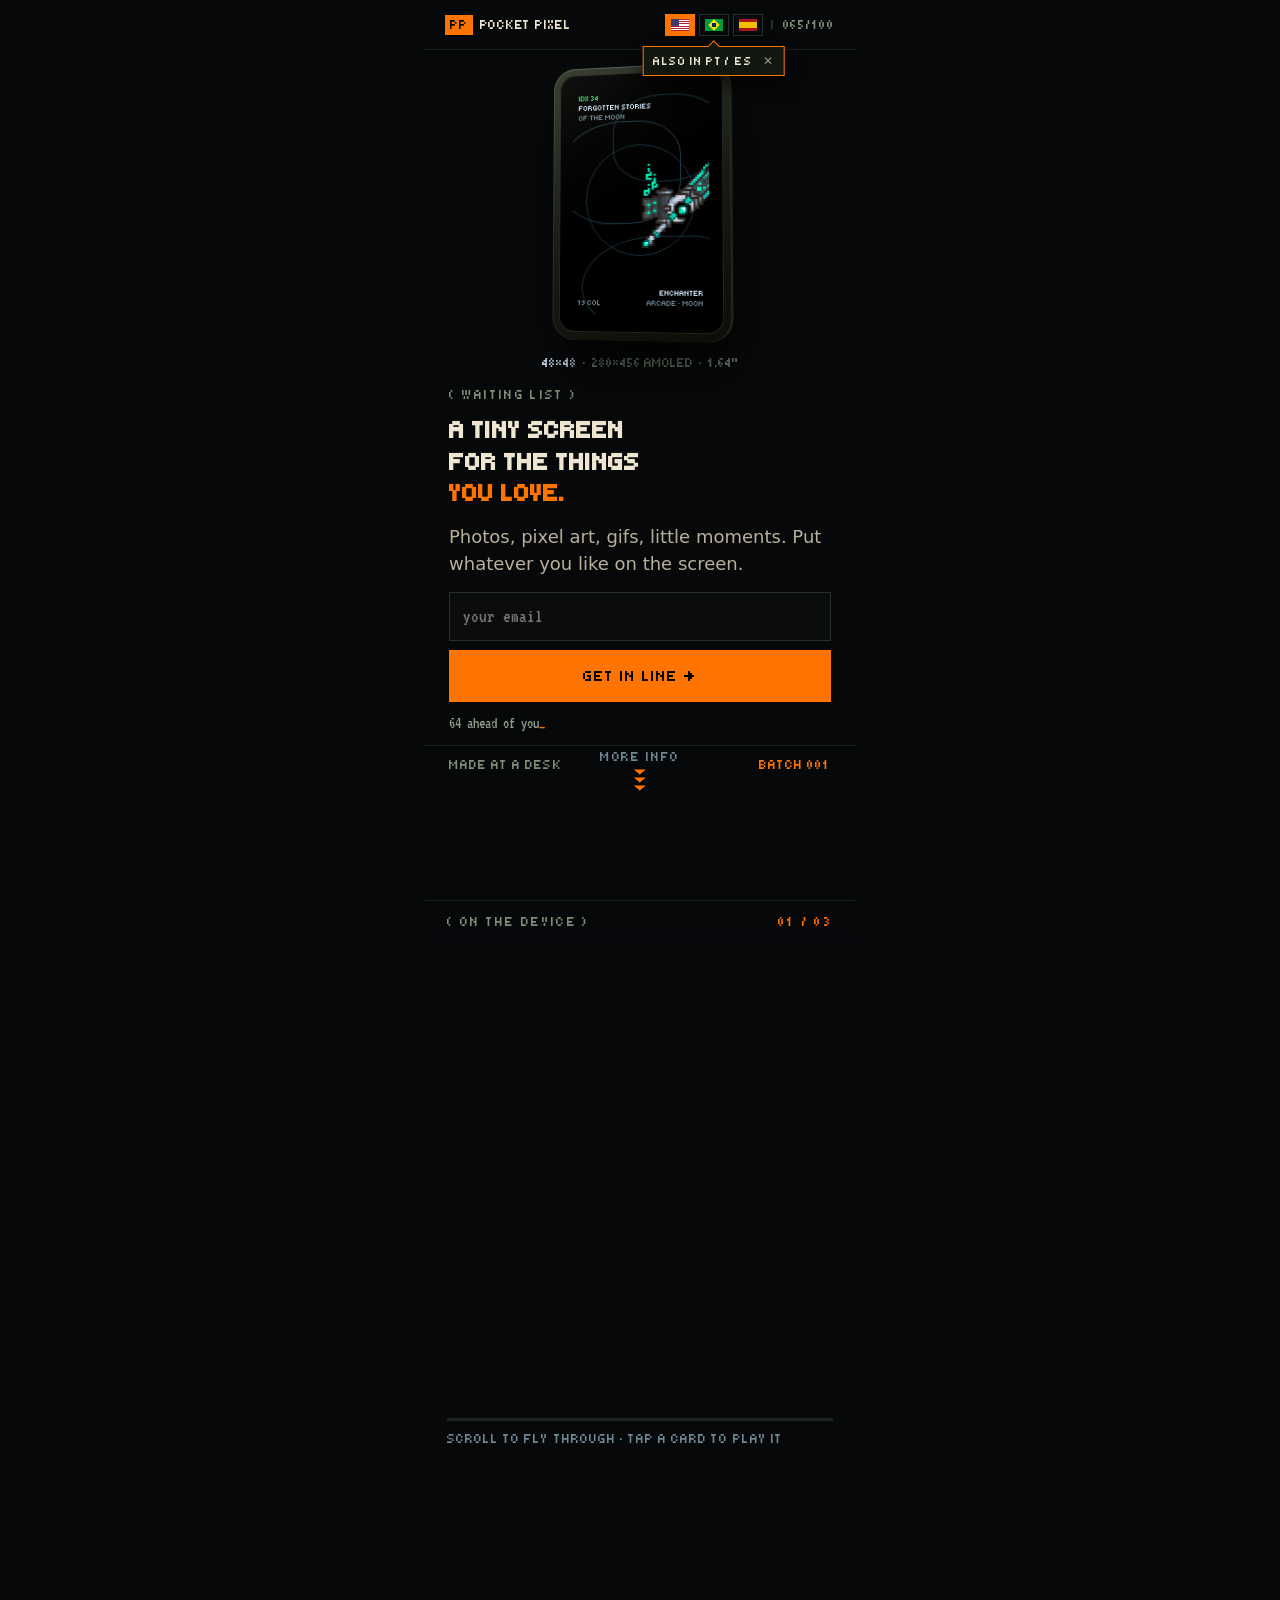
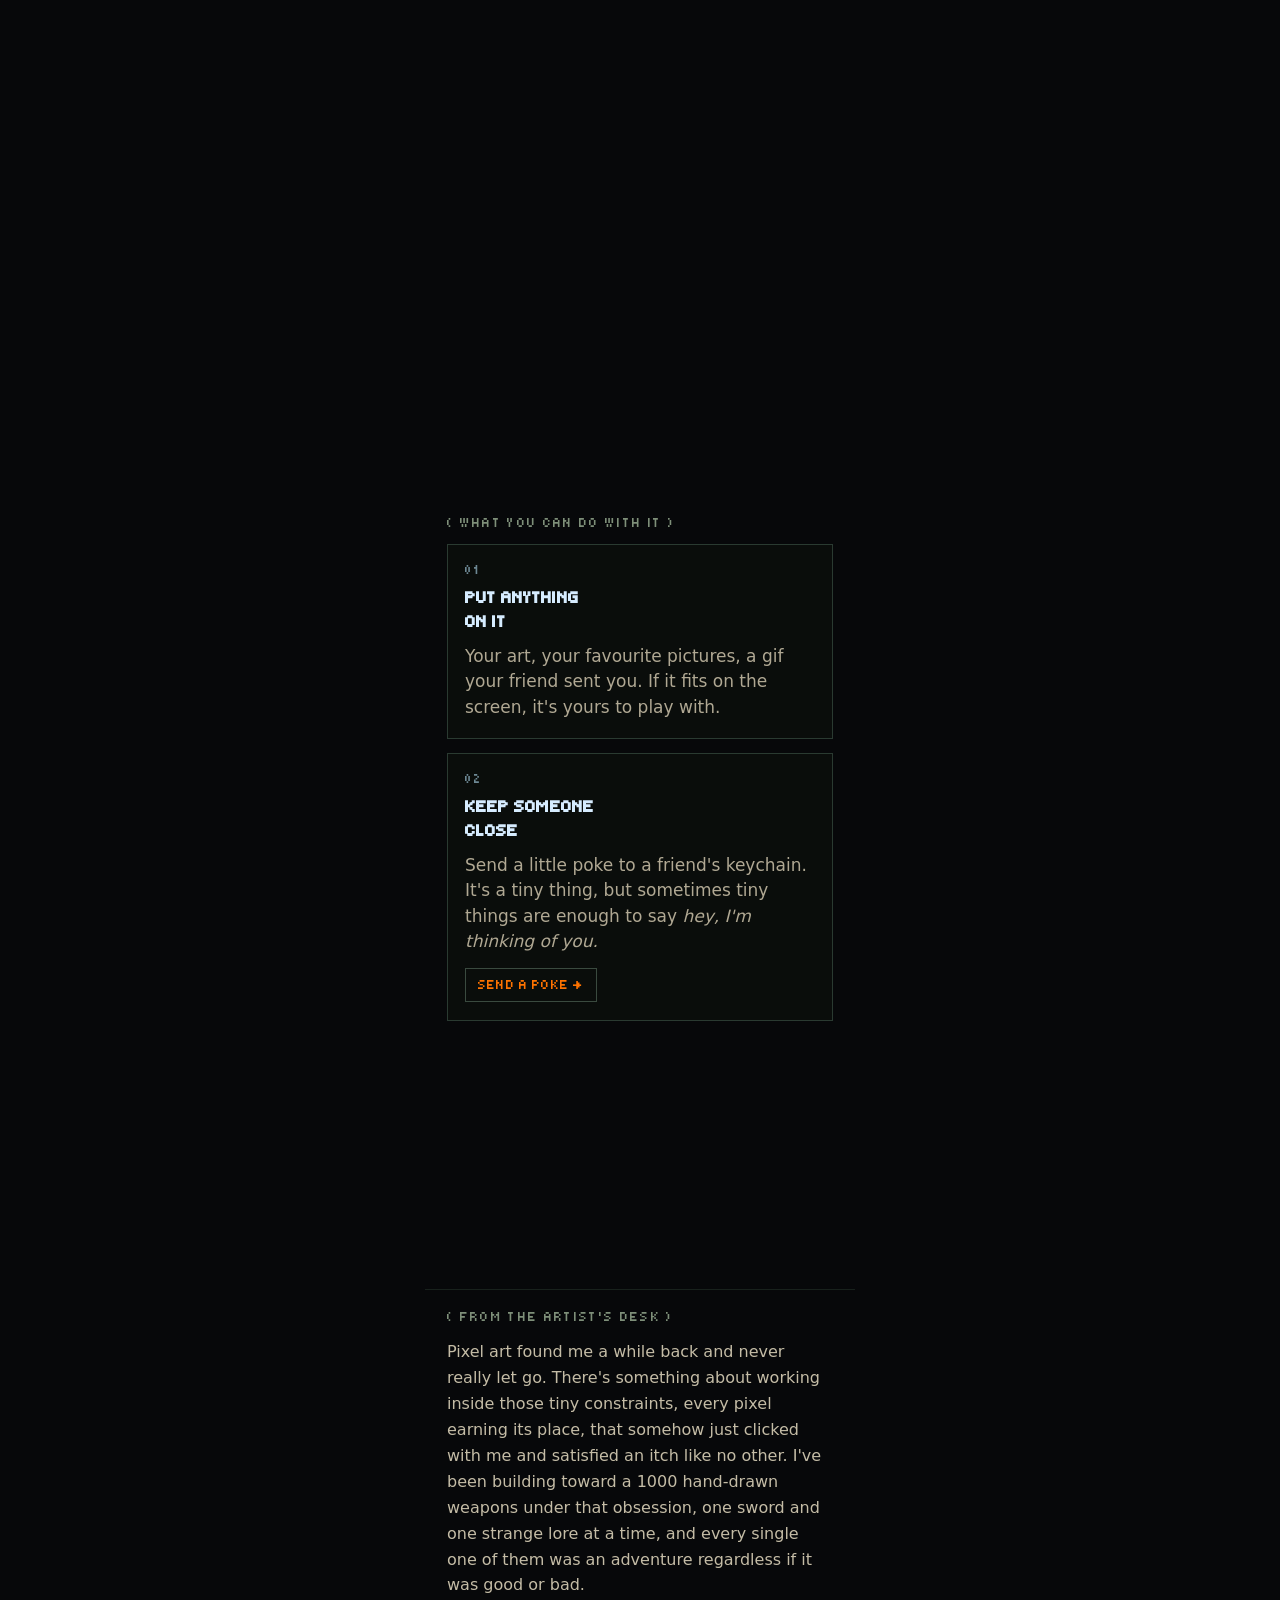
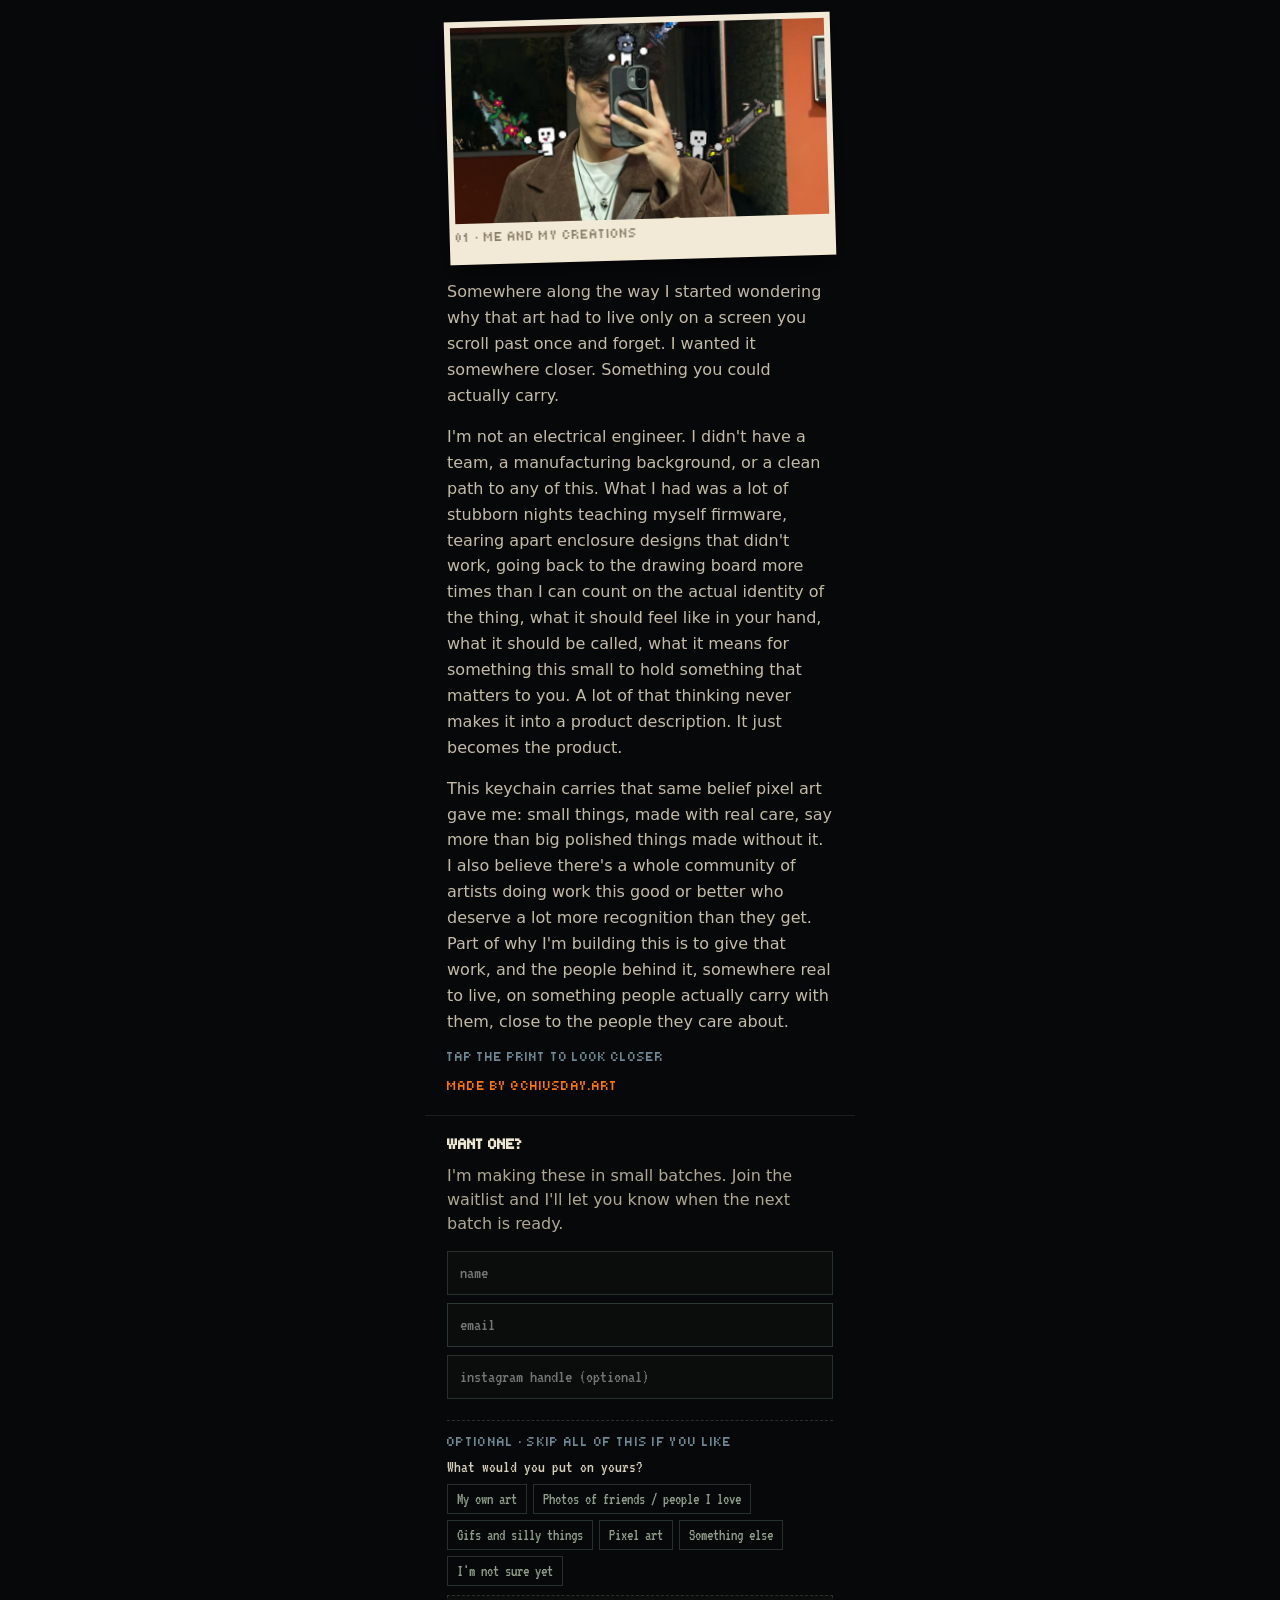
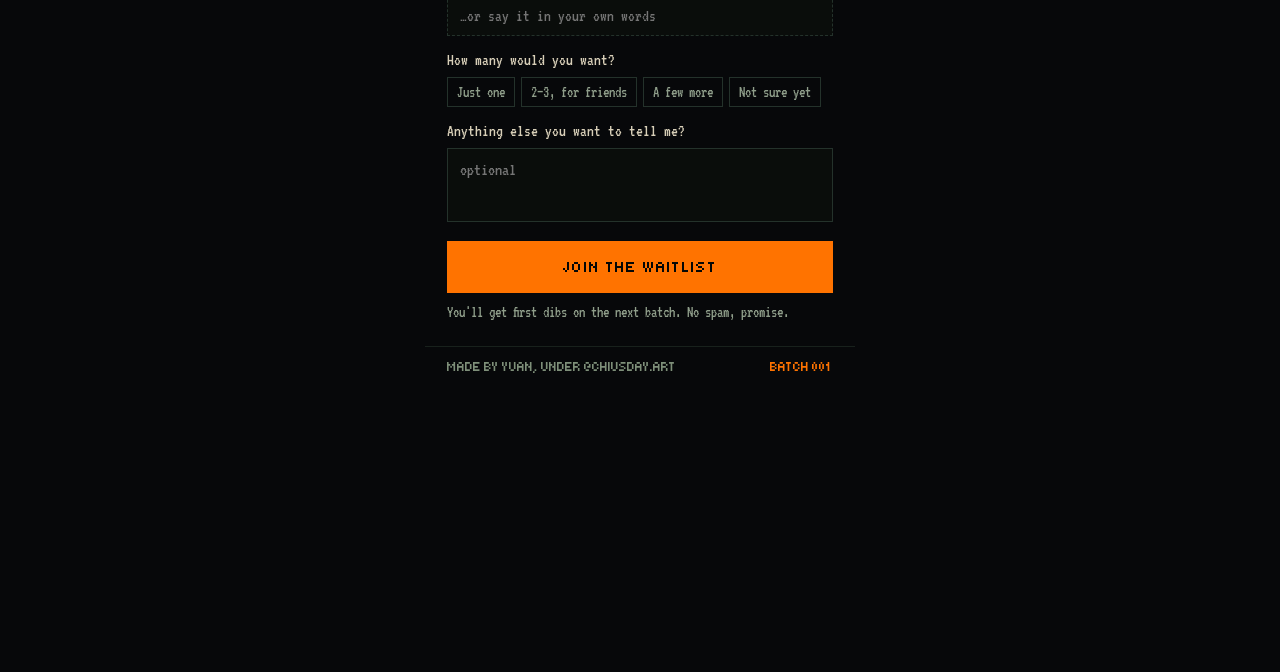
==== index.html @ c1f3fe72 "Give flythrough cards equal-duration arcs; re-crop essay photo Replaced the shared absolute-Z opacit" ====
<!DOCTYPE html>
<html lang="en">
<head>
<meta charset="utf-8">
<meta name="viewport" content="width=device-width, initial-scale=1">
<title>Pocket Pixel — Waiting List</title>
<link href="https://fonts.googleapis.com/css2?family=Tiny5&family=VT323&family=Scoutie+Sans:ital,wght@0,200..800;1,200..800&display=swap" rel="stylesheet" />
<link rel="stylesheet" href="style.css">
</head>
<body>

<div style="position: relative; min-height: 100vh; max-width: 430px; margin: 0 auto; background: #07080a; font-family: 'VT323', monospace; color: #d8cfb8; overflow: hidden;">

  <div style="display: flex; align-items: center; justify-content: space-between; padding: 14px 20px 13px; border-bottom: 1px solid #18211c; font-family: 'Tiny5', monospace; font-size: 13px; letter-spacing: .06em; color: #7e8f79;">
    <span style="display: flex; gap: 7px; align-items: center;"><em style="background: #ff7300; color: #050706; font-style: normal; padding: 3px 5px;">PP</em><span style="color: #efe6d2;">POCKET PIXEL</span></span>
    <span style="display: flex; gap: 8px; align-items: center;">
      <span style="position: relative; display: flex; gap: 4px;">
    <div id="langNudge" style="position: absolute; left: 50%; top: calc(100% + 10px); transform: translateX(-50%); white-space: nowrap; z-index: 30; display: flex; gap: 9px; align-items: center; background: #12180f; border: 1px solid #ff7300; padding: 7px 8px 7px 10px; box-shadow: 0 10px 20px rgba(0,0,0,.65); transition: opacity .25s steps(3), transform .25s steps(3);">
    <span style="position: absolute; left: 50%; margin-left: -4px; top: -5px; width: 8px; height: 8px; background: #12180f; border-left: 1px solid #ff7300; border-top: 1px solid #ff7300; transform: rotate(45deg);"></span>
    <span data-i18n="langNudge" style="font-family: 'Tiny5', monospace; font-size: 12px; letter-spacing: .06em; color: #efe6d2;">ALSO IN PT / ES</span>
    <em id="langNudgeX" style="font-style: normal; font-family: 'Tiny5', monospace; font-size: 12px; color: #8f9e8a; cursor: pointer; padding: 0 2px;">✕</em>
    </div>
        <em data-lang="en" class="pp-lang-btn" style="font-style: normal; cursor: pointer; line-height: 1; padding: 4px 5px; border: 1px solid #24322b; color: #7e8f79; background: transparent;"><span style="display: block; position: relative; width: 18px; height: 12px; overflow: hidden; background: repeating-linear-gradient(180deg, #b22234 0 1.1px, #fff 1.1px 2.2px);"><span style="position: absolute; left: 0; top: 0; width: 8px; height: 6.6px; background: #3c3b6e;"></span><span style="position: absolute; left: 1px; top: 1px; width: 6px; height: 4.6px; background-image: radial-gradient(#fff 0.5px, transparent 0.6px); background-size: 2px 1.6px;"></span></span></em>
        <em data-lang="pt" class="pp-lang-btn" style="font-style: normal; cursor: pointer; line-height: 1; padding: 4px 5px; border: 1px solid #24322b; color: #7e8f79; background: transparent;"><span style="display: block; position: relative; width: 18px; height: 12px; background: #009c3b;"><span style="position: absolute; left: 50%; top: 50%; width: 8px; height: 8px; margin: -4px 0 0 -4px; background: #ffdf00; transform: rotate(45deg);"></span><span style="position: absolute; left: 50%; top: 50%; width: 4px; height: 4px; margin: -2px 0 0 -2px; background: #002776;"></span></span></em>
        <em data-lang="es" class="pp-lang-btn" style="font-style: normal; cursor: pointer; line-height: 1; padding: 4px 5px; border: 1px solid #24322b; color: #7e8f79; background: transparent;"><span style="display: block; width: 18px; height: 12px; background: linear-gradient(180deg, #aa151b 0 25%, #f1bf00 25% 75%, #aa151b 75% 100%);"></span></em>
      </span>
      <span style="color: #2a3a31;">|</span>
      <span id="headerCap">001/100</span>
    </span>
  </div>

  <div style="display: grid; justify-items: center; padding: 14px 0 4px;">
      <div style="perspective: 900px;">
        <div id="hotRef" style="position: relative; width: 182px; height: 276px; transform-style: preserve-3d;">
          <div id="tiltRef" style="position: absolute; inset: 0; transform-style: preserve-3d; transform: translateZ(0);">
            <div style="position: absolute; inset: 0; transform-style: preserve-3d; transform: rotateX(4deg) rotateY(-13deg);">
              <div style="position: absolute; inset: 0; border-radius: 23px; background: #070903; box-shadow: 0 30px 54px rgba(0,0,0,.85); transform: translateZ(-24px);"></div>
              <div style="position: absolute; inset: 0; border-radius: 23px; background: #0b0d08; transform: translateZ(-21px);"></div>
              <div style="position: absolute; inset: 0; border-radius: 23px; background: #0f120b; transform: translateZ(-18px);"></div>
              <div style="position: absolute; inset: 0; border-radius: 23px; background: #13170e; transform: translateZ(-15px);"></div>
              <div style="position: absolute; inset: 0; border-radius: 23px; background: #181d12; transform: translateZ(-12px);"></div>
              <div style="position: absolute; inset: 0; border-radius: 23px; background: #1e2416; transform: translateZ(-9px);"></div>
              <div style="position: absolute; inset: 0; border-radius: 23px; background: #252c1b; transform: translateZ(-6px);"></div>
              <div style="position: absolute; inset: 0; border-radius: 23px; background: #2d3420; transform: translateZ(-3px);"></div>
              <div style="position: absolute; inset: 0; border-radius: 23px; background: linear-gradient(152deg, #3a4034, #171b13 52%, #0b0d08); box-shadow: inset 0 1px 0 rgba(195,205,175,.28), inset 1px 0 0 rgba(195,205,175,.12);"></div>

              <div style="position: absolute; left: 7px; top: 7px; width: 168px; height: 261px; border-radius: 16px; background: #000; overflow: hidden; box-shadow: inset 0 0 0 1px #23271d; transform: translateZ(1px);">

                <div style="position: absolute; left: 14px; top: 15px; width: 140px; height: 228px; border-radius: 3px; overflow: hidden; background: #000;">

                  <div style="position: absolute; inset: 0;">
                    <div style="position: absolute; inset: 0;">
                      <div style="position: absolute; left: -18px; top: 34px; width: 130px; height: 104px; border-radius: 62% 38% 48% 52%; border: 1px solid #1d3b45;"></div>
                      <div style="position: absolute; left: 42px; top: 8px; width: 116px; height: 88px; border-radius: 48% 52% 60% 40%; border: 1px solid #16303a;"></div>
                      <div style="position: absolute; left: 10px; top: 150px; width: 148px; height: 96px; border-radius: 70% 30% 40% 60%; border: 1px solid #16303a;"></div>
                      <div style="position: absolute; left: 50%; top: 114px; transform: translate(-50%,-50%); width: 112px; height: 112px; border-radius: 50%; border: 1px solid #16303a;"></div>
                      <img src="assets/sword.png" alt="Forgotten Stories of the Moon, shown on the device screen" style="position: absolute; left: 50%; top: 64px; width: 100px; height: 100px; image-rendering: pixelated; animation: ppHover 3.2s steps(1, end) infinite;" />
                      <div aria-hidden="true" style="position: absolute; inset: 0; mix-blend-mode: screen; opacity: .42; transform: translateX(1px);">
                        <img src="assets/sword.png" alt="" style="position: absolute; left: 50%; top: 64px; width: 100px; height: 100px; image-rendering: pixelated; animation: ppHover 3.2s steps(1, end) infinite;" />
                      </div>
                      <div style="position: absolute; inset: 0; pointer-events: none; background-image: repeating-linear-gradient(90deg, rgba(0,0,0,.82) 0 0.5px, transparent 0.5px 2px), repeating-linear-gradient(180deg, rgba(0,0,0,.82) 0 0.5px, transparent 0.5px 2px);"></div>
                    </div>
                    <div style="position: absolute; left: 6px; top: 6px; display: grid; gap: 2px; font-family: 'Tiny5', monospace; font-size: 8px; line-height: 1;">
                      <span style="color: #4ade80;">IDX 34</span>
                      <span style="color: #d6ecff;">FORGOTTEN STORIES</span>
                      <span style="color: #6d8894;">OF THE MOON</span>
                    </div>
                    <span style="position: absolute; left: 6px; bottom: 7px; font-family: 'Tiny5', monospace; font-size: 8px; color: #6d8894;">19 COL</span>
                    <div style="position: absolute; right: 6px; bottom: 7px; display: grid; justify-items: end; gap: 2px; font-family: 'Tiny5', monospace; font-size: 8px; line-height: 1;">
                      <span style="color: #d6ecff;">ENCHANTER</span>
                      <span style="color: #6d8894;">ARCADE · MOON</span>
                    </div>
                  </div>

                </div>

                <div style="position: absolute; inset: 0; pointer-events: none; background: linear-gradient(148deg, rgba(226,236,214,.07) 0%, rgba(226,236,214,.02) 26%, transparent 46%);"></div>
              </div>
            </div>
          </div>
        </div>
      </div>
    <div style="margin-top: 16px; font-family: 'Tiny5', monospace; font-size: 13px; letter-spacing: 0; white-space: nowrap; color: #7e8f79;">
      <span style="color: #d6ecff;">48×48</span> &nbsp;·&nbsp; 280×456 AMOLED &nbsp;·&nbsp; 1.64"
    </div>
  </div>

  <div style="padding: 14px 24px 0; display: grid; gap: 13px;">
    <span data-i18n="heroLabel" style="font-family: 'Tiny5', monospace; font-size: 13px; letter-spacing: .18em; color: #7e8f79;">( WAITING LIST )</span>
    <h1 data-i18n="heroH1" style="margin: 0; font-family: 'Tiny5', monospace; font-weight: 700; font-size: 26px; line-height: 1.22; color: #efe6d2;">A TINY SCREEN<br />FOR THE THINGS<br /><span style="color: #ff7300;">YOU LOVE.</span></h1>
    <p data-i18n="heroSub" style="margin: 0; font-family: 'Scoutie Sans', system-ui, sans-serif; font-weight: 400; font-size: 18px; line-height: 1.5; color: #b9b09b;">Photos, pixel art, gifs, little moments. Put whatever you like on the screen.</p>
    <div style="display: grid; gap: 9px; margin-top: 2px;">
      <input id="heroEmail" data-i18n-ph="phEmail" placeholder="your email" style="background: #0a0d0b; border: 1px solid #24322b; color: #d8cfb8; font-family: 'VT323', monospace; font-size: 19px; padding: 14px 13px; outline: none;" />
      <button id="heroSubmit" data-i18n="heroBtn" style="font-family: 'Tiny5', monospace; font-size: 16px; letter-spacing: .08em; color: #050706; background: #ff7300; border: none; padding: 17px; cursor: pointer;">GET IN LINE →</button>
    </div>
    <span id="heroAhead" style="font-family: 'VT323', monospace; font-size: 16px; color: #8f9e8a;">64 ahead of you<span style="color: #ff7300; animation: ppBlink 1s steps(1) infinite;">_</span></span>
  </div>

    <div style="position: relative; margin-top: 14px; padding: 12px 24px 22px; border-top: 1px solid #18211c; display: flex; justify-content: space-between; font-family: 'Tiny5', monospace; font-size: 13px; letter-spacing: .08em; color: #7e8f79;">
    <div id="scrollCue" style="position: absolute; left: 50%; top: 50%; transform: translate(-50%,-50%); z-index: 2; display: grid; justify-items: center; gap: 6px; pointer-events: none; transition: opacity .3s steps(4);">
    <span data-i18n="scrollCue" style="font-family: 'Tiny5', monospace; font-size: 13px; letter-spacing: .14em; color: #6d8894;">MORE INFO</span>
    <span style="display: grid; gap: 3px; justify-items: center;">
      <span style="width: 0; height: 0; border-left: 6px solid transparent; border-right: 6px solid transparent; border-top: 5px solid #ff7300; animation: ppChev 1.05s steps(1) infinite; animation-delay: 0s;"></span>
      <span style="width: 0; height: 0; border-left: 6px solid transparent; border-right: 6px solid transparent; border-top: 5px solid #ff7300; animation: ppChev 1.05s steps(1) infinite; animation-delay: .14s;"></span>
      <span style="width: 0; height: 0; border-left: 6px solid transparent; border-right: 6px solid transparent; border-top: 5px solid #ff7300; animation: ppChev 1.05s steps(1) infinite; animation-delay: .28s;"></span>
    </span>
  </div>
    <span data-i18n="deskStamp">MADE AT A DESK</span><span style="color: #ff7300;">BATCH 001</span>
  </div>
</div>

<div style="position: relative; max-width: 430px; margin: 0 auto; background: #07080a; font-family: 'VT323', monospace; color: #d8cfb8;">

  <div id="carWrap" style="position: relative; height: 310vh; border-top: 1px solid #18211c;">
    <div style="position: sticky; top: 9vh; height: 62vh; overflow: hidden; display: grid; grid-template-rows: auto minmax(0, 1fr) auto;">

      <div style="position: relative; z-index: 3; display: flex; justify-content: space-between; padding: 14px 22px 10px; background: linear-gradient(180deg, #07080a 62%, rgba(7,8,10,0)); font-family: 'Tiny5', monospace; font-size: 13px; letter-spacing: .18em; color: #7e8f79; pointer-events: none;">
        <span data-i18n="mediaLabel">( ON THE DEVICE )</span><span id="carCount" style="color: #ff7300;">01 / 03</span>
      </div>

      <div style="position: relative; perspective: 1800px; perspective-origin: 50% 50%; overflow: hidden;">
        <div id="stage" style="position: absolute; inset: 0; transform-style: preserve-3d;">
          <div class="pp-card" data-x="-246" data-y="-180" data-z="-2080" data-rot="-9" style="position: absolute; left: 50%; top: 50%; width: 92px; height: 150px; margin: -75px 0 0 -46px; border-radius: 7px; overflow: hidden; background: #0a0d0b; box-shadow: 0 12px 26px rgba(0,0,0,.6); cursor: pointer; opacity: 0; transition: opacity .3s linear;">
            <video class="pp-video" src="assets/art-1.mp4" muted loop playsinline preload="metadata" style="width: 100%; height: 100%; object-fit: cover; display: block;"></video>
          </div>
          <div class="pp-card" data-x="264" data-y="168" data-z="-1904" data-rot="7" style="position: absolute; left: 50%; top: 50%; width: 92px; height: 150px; margin: -75px 0 0 -46px; border-radius: 7px; overflow: hidden; background: #0a0d0b; box-shadow: 0 12px 26px rgba(0,0,0,.6); cursor: pointer; opacity: 0; transition: opacity .3s linear;">
            <video class="pp-video" src="assets/art-2.mp4" muted loop playsinline preload="metadata" style="width: 100%; height: 100%; object-fit: cover; display: block;"></video>
          </div>
          <div class="pp-card" data-x="-96" data-y="0" data-z="-448" data-rot="-6" style="position: absolute; left: 50%; top: 50%; width: 152px; height: 248px; margin: -124px 0 0 -76px; border-radius: 10px; overflow: hidden; background: #000; cursor: pointer; box-shadow: 0 20px 40px rgba(0,0,0,.7); opacity: 0; transition: opacity .3s linear;">
            <video class="pp-video" data-idx="1" src="assets/video-1.mp4" muted loop playsinline preload="metadata" style="width: 100%; height: 100%; object-fit: cover; display: block;"></video>
            <div style="position: absolute; inset: 0; pointer-events: none; background: linear-gradient(180deg, transparent 58%, rgba(3,5,4,.82));"></div>
            <div style="position: absolute; left: 9px; bottom: 8px; right: 9px; pointer-events: none; display: flex; justify-content: space-between; align-items: baseline; font-family: 'Tiny5', monospace; font-size: 7px; letter-spacing: .08em; color: #d6ecff;">
              <span>▶ 01</span><span data-i18n="vid1" style="color: #8f9e8a;">YOUR FAVOURITE GIF, LOOPING</span>
            </div>
          </div>
          <div class="pp-card" data-x="282" data-y="-192" data-z="-1456" data-rot="11" style="position: absolute; left: 50%; top: 50%; width: 96px; height: 156px; margin: -78px 0 0 -48px; border-radius: 7px; overflow: hidden; background: #0a0d0b; box-shadow: 0 12px 26px rgba(0,0,0,.6); cursor: pointer; opacity: 0; transition: opacity .3s linear;">
            <video class="pp-video" src="assets/art-3.mp4" muted loop playsinline preload="metadata" style="width: 100%; height: 100%; object-fit: cover; display: block;"></video>
          </div>
          <div class="pp-card" data-x="-300" data-y="186" data-z="-1248" data-rot="-13" style="position: absolute; left: 50%; top: 50%; width: 96px; height: 156px; margin: -78px 0 0 -48px; border-radius: 7px; overflow: hidden; background: #0a0d0b; box-shadow: 0 12px 26px rgba(0,0,0,.6); cursor: pointer; opacity: 0; transition: opacity .3s linear;">
            <video class="pp-video" src="assets/art-4.mp4" muted loop playsinline preload="metadata" style="width: 100%; height: 100%; object-fit: cover; display: block;"></video>
          </div>
          <div class="pp-card" data-x="156" data-y="72" data-z="-1056" data-rot="5" style="position: absolute; left: 50%; top: 50%; width: 152px; height: 248px; margin: -124px 0 0 -76px; border-radius: 10px; overflow: hidden; background: #000; cursor: pointer; box-shadow: 0 20px 40px rgba(0,0,0,.7); opacity: 0; transition: opacity .3s linear;">
            <video class="pp-video" src="assets/video-2.mp4" muted loop playsinline preload="metadata" style="width: 100%; height: 100%; object-fit: cover; display: block;"></video>
            <div style="position: absolute; inset: 0; pointer-events: none; background: linear-gradient(180deg, transparent 58%, rgba(3,5,4,.82));"></div>
            <div style="position: absolute; left: 9px; bottom: 8px; right: 9px; pointer-events: none; display: flex; justify-content: space-between; align-items: baseline; font-family: 'Tiny5', monospace; font-size: 7px; letter-spacing: .08em; color: #d6ecff;">
              <span>▶ 02</span><span data-i18n="vid2" style="color: #8f9e8a;">YOUR ARTWORK, PIXEL BY PIXEL</span>
            </div>
          </div>
          <div class="pp-card" data-x="-276" data-y="-162" data-z="-840" data-rot="8" style="position: absolute; left: 50%; top: 50%; width: 100px; height: 162px; margin: -81px 0 0 -50px; border-radius: 7px; overflow: hidden; background: #0a0d0b; box-shadow: 0 12px 26px rgba(0,0,0,.6); cursor: pointer; opacity: 0; transition: opacity .3s linear;">
            <video class="pp-video" src="assets/art-5.mp4" muted loop playsinline preload="metadata" style="width: 100%; height: 100%; object-fit: cover; display: block;"></video>
          </div>
          <div class="pp-card" data-x="258" data-y="180" data-z="-656" data-rot="-6" style="position: absolute; left: 50%; top: 50%; width: 100px; height: 162px; margin: -81px 0 0 -50px; border-radius: 7px; overflow: hidden; background: #0a0d0b; box-shadow: 0 12px 26px rgba(0,0,0,.6); cursor: pointer; opacity: 0; transition: opacity .3s linear;">
            <video class="pp-video" src="assets/art-6.mp4" muted loop playsinline preload="metadata" style="width: 100%; height: 100%; object-fit: cover; display: block;"></video>
          </div>
          <div class="pp-card" data-x="-72" data-y="-84" data-z="-1640" data-rot="-3" style="position: absolute; left: 50%; top: 50%; width: 152px; height: 248px; margin: -124px 0 0 -76px; border-radius: 10px; overflow: hidden; background: #000; cursor: pointer; box-shadow: 0 20px 40px rgba(0,0,0,.7); opacity: 0; transition: opacity .3s linear;">
            <video class="pp-video" src="assets/video-3.mp4" muted loop playsinline preload="metadata" style="width: 100%; height: 100%; object-fit: cover; display: block;"></video>
            <div style="position: absolute; inset: 0; pointer-events: none; background: linear-gradient(180deg, transparent 58%, rgba(3,5,4,.82));"></div>
            <div style="position: absolute; left: 9px; bottom: 8px; right: 9px; pointer-events: none; display: flex; justify-content: space-between; align-items: baseline; font-family: 'Tiny5', monospace; font-size: 7px; letter-spacing: .08em; color: #d6ecff;">
              <span>▶ 03</span><span data-i18n="vid3" style="color: #8f9e8a;">YOUR MUSIC, PLAYING</span>
            </div>
          </div>
        </div>
      </div>

      <div id="hint" style="padding: 4px 22px 10px; display: grid; gap: 9px; pointer-events: none; transition: opacity .3s steps(4);">
        <div style="position: relative; height: 3px; background: #1d241f;">
          <div id="carBar" style="position: absolute; left: 0; top: 0; bottom: 0; width: 0%; background: #ff7300;"></div>
        </div>
        <span data-i18n="mediaHint" style="font-family: 'Tiny5', monospace; font-size: 13px; letter-spacing: .08em; line-height: 1.5; color: #6d8894;">SCROLL TO FLY THROUGH · TAP A CARD TO PLAY IT</span>
      </div>

      <div id="closer" data-i18n="closeBtn" style="position: absolute; left: 50%; bottom: 26px; transform: translateX(-50%); font-family: 'Tiny5', monospace; font-size: 13px; letter-spacing: .09em; color: #7e8f79; border: 1px solid #24322b; background: #0a0d0b; padding: 9px 13px; cursor: pointer; opacity: 0; pointer-events: none; transition: opacity .25s steps(3);">CLOSE ✕</div>
    </div>
  </div>

  <div style="padding: 26px 22px 8px; display: grid; gap: 14px;">
    <span data-i18n="featLabel" data-reveal="1" style="font-family: 'Tiny5', monospace; font-size: 13px; letter-spacing: .18em; color: #7e8f79; opacity: 0; transform: translateY(10px); transition: opacity .5s steps(5), transform .5s steps(5);">( WHAT YOU CAN DO WITH IT )</span>

    <div data-reveal-card="1" style="position: relative; overflow: hidden; background: #0a0d0b; border: 1px solid #1d241f; padding: 18px 17px; display: grid; gap: 9px; opacity: 0; transform: translateY(14px); transition: opacity .45s steps(5), transform .45s steps(5), border-color .45s steps(5);" >
      <span style="font-family: 'Tiny5', monospace; font-size: 13px; letter-spacing: .12em; color: #6d8894;">01</span>
      <strong data-i18n="feat1H" data-life="1" style="font-family: 'Tiny5', monospace; font-size: 18px; line-height: 1.35; color: #d6ecff; opacity: 0; transform: translateX(-10px); transition: opacity .4s steps(4), transform .4s steps(4);">PUT ANYTHING<br />ON IT</strong>
      <p data-i18n="feat1P" data-life="1" style="margin: 0; font-family: 'Scoutie Sans', system-ui, sans-serif; font-size: 17px; line-height: 1.5; color: #b0a893; opacity: 0; transform: translateX(-6px); transition: opacity .4s steps(4), transform .4s steps(4);">Your art, your favourite pictures, a gif your friend sent you. If it fits on the screen, it's yours to play with.</p>
    </div>

    <div data-reveal-card="1" style="position: relative; overflow: hidden; background: #0a0d0b; border: 1px solid #1d241f; padding: 18px 17px; display: grid; gap: 9px; opacity: 0; transform: translateY(14px); transition: opacity .45s steps(5), transform .45s steps(5), border-color .45s steps(5);">
      <span style="font-family: 'Tiny5', monospace; font-size: 13px; letter-spacing: .12em; color: #6d8894;">02</span>
      <strong data-i18n="feat2H" data-life="1" style="font-family: 'Tiny5', monospace; font-size: 18px; line-height: 1.35; color: #d6ecff; opacity: 0; transform: translateX(-10px); transition: opacity .4s steps(4), transform .4s steps(4);">KEEP SOMEONE<br />CLOSE</strong>
      <p data-i18n="feat2P" data-life="1" style="margin: 0; font-family: 'Scoutie Sans', system-ui, sans-serif; font-size: 17px; line-height: 1.5; color: #b0a893; opacity: 0; transform: translateX(-6px); transition: opacity .4s steps(4), transform .4s steps(4);">Send a little poke to a friend's keychain. It's a tiny thing, but sometimes tiny things are enough to say <em>hey, I'm thinking of you.</em></p>
      <button id="pokeBtn" data-i18n="feat2Btn" class="pp-poke-btn" style="justify-self: start; margin-top: 4px; font-family: 'Tiny5', monospace; font-size: 13px; letter-spacing: .09em; color: #ff7300; background: transparent; border: 1px solid #3a4a3f; padding: 9px 12px; cursor: pointer;">SEND A POKE →</button>
    </div>

    <div data-reveal-card="1" style="position: relative; overflow: hidden; background: #0a0d0b; border: 1px solid #1d241f; padding: 18px 17px; display: grid; gap: 9px; opacity: 0; transform: translateY(14px); transition: opacity .45s steps(5), transform .45s steps(5), border-color .45s steps(5);" >
      <span style="font-family: 'Tiny5', monospace; font-size: 13px; letter-spacing: .12em; color: #6d8894;">03</span>
      <strong data-i18n="feat3H" data-life="1" style="font-family: 'Tiny5', monospace; font-size: 18px; line-height: 1.35; color: #d6ecff; opacity: 0; transform: translateX(-10px); transition: opacity .4s steps(4), transform .4s steps(4);">MAKE IT<br />YOURS</strong>
      <p data-i18n="feat3P" data-life="1" style="margin: 0; font-family: 'Scoutie Sans', system-ui, sans-serif; font-size: 17px; line-height: 1.5; color: #b0a893; opacity: 0; transform: translateX(-6px); transition: opacity .4s steps(4), transform .4s steps(4);">Small, pocket-sized, and made in little batches. Each one starts as the same little device, then becomes whatever you want to put on it.</p>
    </div>
  </div>

  <div style="margin-top: 26px; padding: 20px 22px 22px; border-top: 1px solid #18211c; display: grid; gap: 15px;">
    <span data-i18n="deskLabel" data-reveal="1" style="font-family: 'Tiny5', monospace; font-size: 13px; letter-spacing: .18em; color: #7e8f79; opacity: 0; transform: translateY(10px); transition: opacity .5s steps(5), transform .5s steps(5);">( FROM THE ARTIST'S DESK )</span>

    <p data-i18n="essay1" data-reveal="1" style="margin: 0; font-family: 'Scoutie Sans', system-ui, sans-serif; font-size: 16px; line-height: 1.62; color: #c4bca6; opacity: 0; transform: translateY(10px); transition: opacity .5s steps(5), transform .5s steps(5);">Pixel art found me a while back and never really let go. There's something about working inside those tiny constraints, every pixel earning its place, that somehow just clicked with me and satisfied an itch like no other. I've been building toward a 1000 hand-drawn weapons under that obsession, one sword and one strange lore at a time, and every single one of them was an adventure regardless if it was good or bad.</p>

    <figure id="photoPrint" data-reveal="1" data-rot="-1.6" style="margin: 4px 0; width: 100%; justify-self: stretch; background: #f2ead6; padding: 6px 6px 20px; box-shadow: 0 10px 22px rgba(0,0,0,.55); cursor: pointer; transform: translateY(10px) rotate(-1.6deg); opacity: 0; transition: opacity .5s steps(5), transform .35s steps(5); z-index: 1;">
      <div style="position: relative; height: 196px; background: #0b0d08; overflow: hidden;">
        <img src="assets/photo-1.jpg" alt="Me and my creations" style="width: 100%; height: 100%; object-fit: cover;" />
      </div>
      <figcaption data-i18n="photo1" style="margin-top: 7px; font-family: 'Tiny5', monospace; font-size: 13px; letter-spacing: .08em; color: #8a7f68;">01 · ME AND MY CREATIONS</figcaption>
    </figure>

    <p data-i18n="essay2" data-reveal="1" style="margin: 0; font-family: 'Scoutie Sans', system-ui, sans-serif; font-size: 16px; line-height: 1.62; color: #c4bca6; opacity: 0; transform: translateY(10px); transition: opacity .5s steps(5), transform .5s steps(5);">Somewhere along the way I started wondering why that art had to live only on a screen you scroll past once and forget. I wanted it somewhere closer. Something you could actually carry.</p>

    <p data-i18n="essay3" data-reveal="1" style="margin: 0; font-family: 'Scoutie Sans', system-ui, sans-serif; font-size: 16px; line-height: 1.62; color: #c4bca6; opacity: 0; transform: translateY(10px); transition: opacity .5s steps(5), transform .5s steps(5);">I'm not an electrical engineer. I didn't have a team, a manufacturing background, or a clean path to any of this. What I had was a lot of stubborn nights teaching myself firmware, tearing apart enclosure designs that didn't work, going back to the drawing board more times than I can count on the actual identity of the thing, what it should feel like in your hand, what it should be called, what it means for something this small to hold something that matters to you. A lot of that thinking never makes it into a product description. It just becomes the product.</p>

    <p data-i18n="essay4" data-reveal="1" style="margin: 0; font-family: 'Scoutie Sans', system-ui, sans-serif; font-size: 16px; line-height: 1.62; color: #c4bca6; opacity: 0; transform: translateY(10px); transition: opacity .5s steps(5), transform .5s steps(5);">This keychain carries that same belief pixel art gave me: small things, made with real care, say more than big polished things made without it. I also believe there's a whole community of artists doing work this good or better who deserve a lot more recognition than they get. Part of why I'm building this is to give that work, and the people behind it, somewhere real to live, on something people actually carry with them, close to the people they care about.</p>

    <span data-i18n="deskTap" style="font-family: 'Tiny5', monospace; font-size: 13px; letter-spacing: .08em; color: #6d8894;">TAP THE PRINT TO LOOK CLOSER</span>

    <span data-i18n="deskBy" data-reveal="1" style="font-family: 'Tiny5', monospace; font-size: 13px; letter-spacing: .09em; color: #ff7300; opacity: 0; transform: translateY(10px); transition: opacity .5s steps(5), transform .5s steps(5);">MADE BY @CHIUSDAY.ART</span>
  </div>

  <div id="formBlock">
    <div style="padding: 20px 22px 26px; border-top: 1px solid #18211c; display: grid; gap: 11px;">
      <strong data-i18n="formH" style="font-family: 'Tiny5', monospace; font-size: 15px; color: #efe6d2;">WANT ONE?</strong>
      <p data-i18n="formP" style="margin: 0; font-family: 'Scoutie Sans', system-ui, sans-serif; font-size: 16px; line-height: 1.5; color: #b0a893;">I'm making these in small batches. Join the waitlist and I'll let you know when the next batch is ready.</p>

      <input id="hpWebsite" name="website" type="text" tabindex="-1" autocomplete="off" aria-hidden="true" style="position: absolute; left: -9999px; width: 1px; height: 1px; opacity: 0;" />
      <div style="display: grid; gap: 8px; margin-top: 4px;">
        <input id="fName" data-i18n-ph="phName" placeholder="name" class="pp-field-focus" style="background: #0a0d0b; border: 1px solid #24322b; color: #d8cfb8; font-family: 'VT323', monospace; font-size: 18px; padding: 12px; outline: none;" />
        <input id="fEmail" data-i18n-ph="phEmail2" placeholder="email" class="pp-field-focus" style="background: #0a0d0b; border: 1px solid #2a3a31; color: #d8cfb8; font-family: 'VT323', monospace; font-size: 18px; padding: 12px; outline: none;" />
        <input id="fHandle" data-i18n-ph="phHandle" placeholder="instagram handle (optional)" class="pp-field-focus" style="background: #0a0d0b; border: 1px solid #24322b; color: #d8cfb8; font-family: 'VT323', monospace; font-size: 18px; padding: 12px; outline: none;" />
      </div>

      <div style="display: grid; gap: 9px; margin-top: 10px; padding-top: 14px; border-top: 1px dashed #24322b;">
        <span data-i18n="formOpt" style="font-family: 'Tiny5', monospace; font-size: 13px; letter-spacing: .1em; color: #6d8894;">OPTIONAL · SKIP ALL OF THIS IF YOU LIKE</span>
        <span data-i18n="q1" style="font-family: 'VT323', monospace; font-size: 17px; color: #d8cfb8;">What would you put on yours?</span>
        <div id="chipGroup1" class="pp-chip-group" style="display: flex; flex-wrap: wrap; gap: 6px;">
          <span data-i18n="q1a" class="pp-chip" style="font-family: 'VT323', monospace; font-size: 16px; color: #8f9e8a; border: 1px solid #24322b; padding: 6px 9px; cursor: pointer;">My own art</span>
          <span data-i18n="q1b" class="pp-chip" style="font-family: 'VT323', monospace; font-size: 16px; color: #8f9e8a; border: 1px solid #24322b; padding: 6px 9px; cursor: pointer;">Photos of friends / people I love</span>
          <span data-i18n="q1c" class="pp-chip" style="font-family: 'VT323', monospace; font-size: 16px; color: #8f9e8a; border: 1px solid #24322b; padding: 6px 9px; cursor: pointer;">Gifs and silly things</span>
          <span data-i18n="q1d" class="pp-chip" style="font-family: 'VT323', monospace; font-size: 16px; color: #8f9e8a; border: 1px solid #24322b; padding: 6px 9px; cursor: pointer;">Pixel art</span>
          <span data-i18n="q1e" class="pp-chip" style="font-family: 'VT323', monospace; font-size: 16px; color: #8f9e8a; border: 1px solid #24322b; padding: 6px 9px; cursor: pointer;">Something else</span>
          <span data-i18n="q1f" class="pp-chip" style="font-family: 'VT323', monospace; font-size: 16px; color: #8f9e8a; border: 1px solid #24322b; padding: 6px 9px; cursor: pointer;">I'm not sure yet</span>
        </div>
        <input id="ownAnswer" data-i18n-ph="phOwn" placeholder="…or say it in your own words" class="pp-field-dashed-focus" style="background: #0a0d0b; border: 1px dashed #24322b; color: #d8cfb8; font-family: 'VT323', monospace; font-size: 17px; padding: 11px 12px; outline: none;" />
        <span data-i18n="q2" style="font-family: 'VT323', monospace; font-size: 17px; color: #d8cfb8; margin-top: 6px;">How many would you want?</span>
        <div id="chipGroup2" class="pp-chip-group" style="display: flex; flex-wrap: wrap; gap: 6px;">
          <span data-i18n="q2a" class="pp-chip" style="font-family: 'VT323', monospace; font-size: 16px; color: #8f9e8a; border: 1px solid #24322b; padding: 6px 9px; cursor: pointer;">Just one</span>
          <span data-i18n="q2b" class="pp-chip" style="font-family: 'VT323', monospace; font-size: 16px; color: #8f9e8a; border: 1px solid #24322b; padding: 6px 9px; cursor: pointer;">2–3, for friends</span>
          <span data-i18n="q2c" class="pp-chip" style="font-family: 'VT323', monospace; font-size: 16px; color: #8f9e8a; border: 1px solid #24322b; padding: 6px 9px; cursor: pointer;">A few more</span>
          <span data-i18n="q2d" class="pp-chip" style="font-family: 'VT323', monospace; font-size: 16px; color: #8f9e8a; border: 1px solid #24322b; padding: 6px 9px; cursor: pointer;">Not sure yet</span>
        </div>
        <span data-i18n="q3" style="font-family: 'VT323', monospace; font-size: 17px; color: #d8cfb8; margin-top: 6px;">Anything else you want to tell me?</span>
        <textarea id="fNotes" data-i18n-ph="phElse" placeholder="optional" class="pp-field-focus" style="background: #0a0d0b; border: 1px solid #24322b; color: #d8cfb8; font-family: 'VT323', monospace; font-size: 18px; padding: 12px; outline: none; min-height: 74px; resize: none;"></textarea>
      </div>

      <button id="formSubmit" data-i18n="formBtn" class="pp-cta-hover" style="font-family: 'Tiny5', monospace; font-size: 16px; letter-spacing: .08em; color: #050706; background: #ff7300; border: none; padding: 17px; cursor: pointer; margin-top: 8px;">JOIN THE WAITLIST</button>
      <span data-i18n="formNote" style="font-family: 'VT323', monospace; font-size: 16px; color: #8f9e8a;">You'll get first dibs on the next batch. No spam, promise.</span>
    </div>
  </div>

  <div id="confirmBlock" hidden>
    <div style="padding: 30px 22px 34px; border-top: 1px solid #18211c; display: grid; gap: 13px;">
      <strong data-i18n="confH" style="font-family: 'Tiny5', monospace; font-size: 17px; line-height: 1.4; color: #efe6d2;">YOU'RE ON<br />THE LIST <span style="color: #b48cff;">💜</span></strong>
      <p data-i18n="conf1" style="margin: 0; font-family: 'Scoutie Sans', system-ui, sans-serif; font-size: 16px; line-height: 1.55; color: #c4bca6;">Thanks for being interested in this little thing I'm making.</p>
      <p data-i18n="conf2" style="margin: 0; font-family: 'Scoutie Sans', system-ui, sans-serif; font-size: 16px; line-height: 1.55; color: #c4bca6;">I'm keeping the batches small, so I'll drop you an email or DM when the next one's ready.</p>
      <p data-i18n="conf3" style="margin: 0; font-family: 'Scoutie Sans', system-ui, sans-serif; font-size: 16px; line-height: 1.55; color: #c4bca6;">In the meantime, you can see what I'm making over at <a href="https://instagram.com/chiusday.art">@chiusday.art</a>.</p>
      <button id="confirmBack" data-i18n="confBack" style="justify-self: start; font-family: 'Tiny5', monospace; font-size: 13px; letter-spacing: .09em; color: #7e8f79; background: transparent; border: 1px solid #24322b; padding: 8px 11px; cursor: pointer; margin-top: 4px;">← BACK TO THE FORM</button>
    </div>
  </div>

  <div style="padding: 13px 22px 20px; border-top: 1px solid #18211c; display: flex; gap: 10px; align-items: baseline; justify-content: space-between; font-family: 'Tiny5', monospace; font-size: 13px; letter-spacing: 0; color: #7e8f79;">
    <span data-i18n="footer">MADE BY YUAN, UNDER @CHIUSDAY.ART</span><span style="color: #ff7300;">BATCH 001</span>
  </div>

  <div id="pokeOverlay" style="position: fixed; inset: 0; z-index: 40; display: grid; place-items: center; background: rgba(4,6,5,.88); opacity: 0; pointer-events: none; transition: opacity .3s steps(4);">
    <div id="pokeDevice" style="position: relative; width: 168px; height: 268px; border-radius: 21px; background: linear-gradient(152deg, #3a4034, #171b13 52%, #0b0d08); padding: 7px; box-shadow: 0 28px 54px rgba(0,0,0,.85), inset 0 1px 0 rgba(195,205,175,.26); transform: translateY(20px) scale(.95); transition: transform .32s steps(5);">
      <div style="position: relative; height: 100%; border-radius: 15px; background: #000; overflow: hidden;">
        <img src="assets/sword.png" alt="" style="position: absolute; left: 50%; top: 74px; width: 104px; height: 104px; image-rendering: pixelated; transform: translateX(-50%);" />
        <div style="position: absolute; inset: 0; pointer-events: none; background-image: repeating-linear-gradient(90deg, rgba(0,0,0,.8) 0 .5px, transparent .5px 2px), repeating-linear-gradient(180deg, rgba(0,0,0,.8) 0 .5px, transparent .5px 2px);"></div>
        <div id="pokeFlash" style="position: absolute; inset: 0; display: grid; place-items: center; background: rgba(255,115,0,.95); opacity: 0; transition: opacity .16s steps(3);">
          <span data-i18n="pokeFlash" style="font-family: 'Tiny5', monospace; font-size: 15px; line-height: 1.7; text-align: center; color: #1a1204;">POKE<br />FROM YUAN</span>
        </div>
      </div>
    </div>
  </div>

  <div id="bar" style="position: sticky; bottom: 0; z-index: 5; background: #0a0d0b; border-top: 1px solid #2a3a31; box-shadow: 0 -14px 26px rgba(0,0,0,.6); opacity: 0; transform: translateY(100%); transition: opacity .3s steps(4), transform .3s steps(4);">
    <div id="queueRow" style="position: relative; height: 74px; overflow: hidden; border-bottom: 1px solid #18211c; background: linear-gradient(180deg, #07080a, #0a0d0b);">
      <span id="queueLabel" style="position: absolute; left: 14px; top: 7px; z-index: 3; font-family: 'Tiny5', monospace; font-size: 13px; letter-spacing: .06em; color: #efe6d2;">QUEUE: 65/100</span>
      <div data-runner="0" data-you="1" style="position: absolute; left: 0; bottom: -2px; width: 30px; display: grid; justify-items: center; gap: 2px;">
        <span style="font-family: 'Tiny5', monospace; font-size: 13px; letter-spacing: .04em; color: #ff7300;">YOU</span>
        <span style="width: 0; height: 0; border-left: 4px solid transparent; border-right: 4px solid transparent; border-top: 6px solid #ff7300;"></span>
        <img data-you-sprite="1" src="assets/runner-01.png" alt="" style="width: 30px; height: 30px; image-rendering: pixelated;" />
      </div>
      <img data-runner="1" src="assets/runner-01.png" alt="" style="position: absolute; left: 0; bottom: -2px; width: 30px; height: 30px; image-rendering: pixelated;" />
      <img data-runner="2" src="assets/runner-01.png" alt="" style="position: absolute; left: 0; bottom: -2px; width: 30px; height: 30px; image-rendering: pixelated;" />
      <img data-runner="3" src="assets/runner-01.png" alt="" style="position: absolute; left: 0; bottom: -2px; width: 30px; height: 30px; image-rendering: pixelated;" />
      <img data-runner="4" src="assets/runner-01.png" alt="" style="position: absolute; left: 0; bottom: -2px; width: 30px; height: 30px; image-rendering: pixelated;" />
      <img data-runner="5" src="assets/runner-01.png" alt="" style="position: absolute; left: 0; bottom: -2px; width: 30px; height: 30px; image-rendering: pixelated;" />
      <img data-runner="6" src="assets/runner-01.png" alt="" style="position: absolute; left: 0; bottom: -2px; width: 30px; height: 30px; image-rendering: pixelated;" />
      <img data-runner="7" src="assets/runner-01.png" alt="" style="position: absolute; left: 0; bottom: -2px; width: 30px; height: 30px; image-rendering: pixelated;" />
      <img data-runner="8" src="assets/runner-01.png" alt="" style="position: absolute; left: 0; bottom: -2px; width: 30px; height: 30px; image-rendering: pixelated;" />
      <img data-runner="9" src="assets/runner-01.png" alt="" style="position: absolute; left: 0; bottom: -2px; width: 30px; height: 30px; image-rendering: pixelated;" />
      <div style="position: absolute; right: 0; top: 0; bottom: 0; z-index: 2; width: 48px; pointer-events: none; background: linear-gradient(90deg, rgba(10,13,11,0), #0a0d0b);"></div>
      <div style="position: absolute; right: 12px; top: 6px; z-index: 3; display: flex; gap: 7px; align-items: center; pointer-events: none;">
        <span data-i18n="dest" style="font-family: 'Tiny5', monospace; font-size: 13px; line-height: 1.15; letter-spacing: .06em; text-align: right; color: #ff7300;">KEYCHAIN<br />SHOP</span>
        <span style="width: 0; height: 0; border-top: 4px solid transparent; border-bottom: 4px solid transparent; border-left: 6px solid #ff7300;"></span>
      </div>
    </div>
    <div style="display: flex; gap: 8px; padding: 11px 14px; align-items: center;">
      <input id="barEmail" data-i18n-ph="phEmail" placeholder="your email" style="flex: 1; min-width: 0; background: #07080a; border: 1px solid #24322b; color: #d8cfb8; font-family: 'VT323', monospace; font-size: 18px; padding: 11px; outline: none;" />
      <button id="barSubmit" data-i18n="barBtn" class="pp-cta-hover" style="font-family: 'Tiny5', monospace; font-size: 13px; letter-spacing: .07em; color: #050706; background: #ff7300; border: none; padding: 11px 13px; cursor: pointer;">JOIN →</button>
    </div>
  </div>
</div>

<script src="script.js"></script>
</body>
</html>
---- style.css ----
html,body{margin:0;padding:0;background:#07080a}
*{box-sizing:border-box}
a{color:#ff7300;text-decoration:none}
a:hover{color:#fff0d2}

@keyframes ppHover{0%{transform:translate(-50%,0px)}6.25%{transform:translate(-50%,-2px)}12.5%{transform:translate(-50%,-4px)}18.75%{transform:translate(-50%,-6px)}25%{transform:translate(-50%,-8px)}31.25%{transform:translate(-50%,-6px)}37.5%{transform:translate(-50%,-4px)}43.75%{transform:translate(-50%,-2px)}50%{transform:translate(-50%,0px)}56.25%{transform:translate(-50%,2px)}62.5%{transform:translate(-50%,4px)}68.75%{transform:translate(-50%,6px)}75%{transform:translate(-50%,8px)}81.25%{transform:translate(-50%,6px)}87.5%{transform:translate(-50%,4px)}93.75%{transform:translate(-50%,2px)}100%{transform:translate(-50%,0px)}}
@keyframes ppBlink{0%,49%{opacity:1}50%,100%{opacity:0}}
@keyframes ppShake{0%,100%{transform:translate(0,0)}20%{transform:translate(-2px,1px)}40%{transform:translate(2px,-1px)}60%{transform:translate(-1px,-2px)}80%{transform:translate(1px,2px)}}

/* hover/focus states that the design reference expressed as pseudo-attributes */
.pp-poke-btn:hover{background:#131a15;border-color:#ff7300}
.pp-cta-hover:hover{background:#ff8f33}
.pp-field-focus:focus{border-color:#ff7300}
.pp-field-dashed-focus:focus{border-style:solid;border-color:#ff7300}

.pp-chip.pp-chip-selected{color:#050706;border-color:#ff7300;background:#ff7300}
.pp-lang-btn:hover{border-color:#3a4a3f}
@keyframes ppChev{0%{opacity:.16}22%{opacity:1}55%,100%{opacity:.16}}
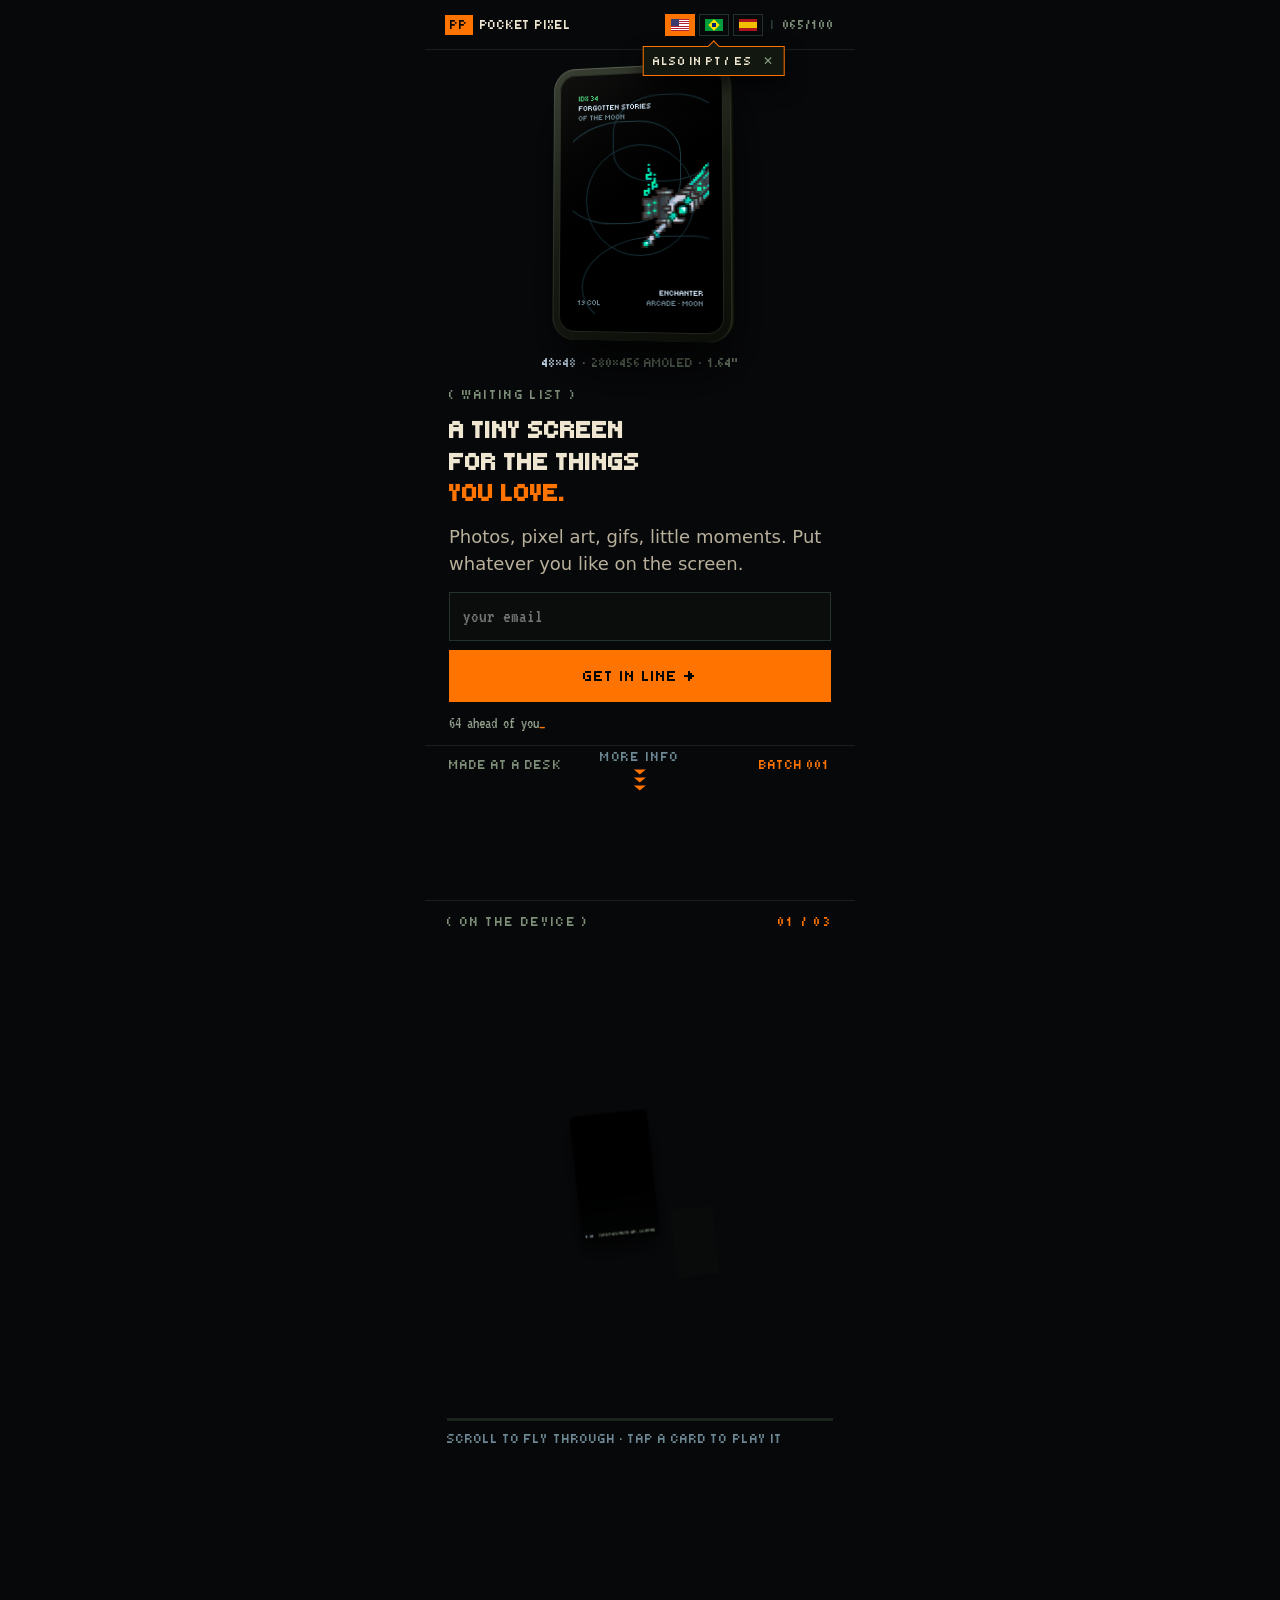
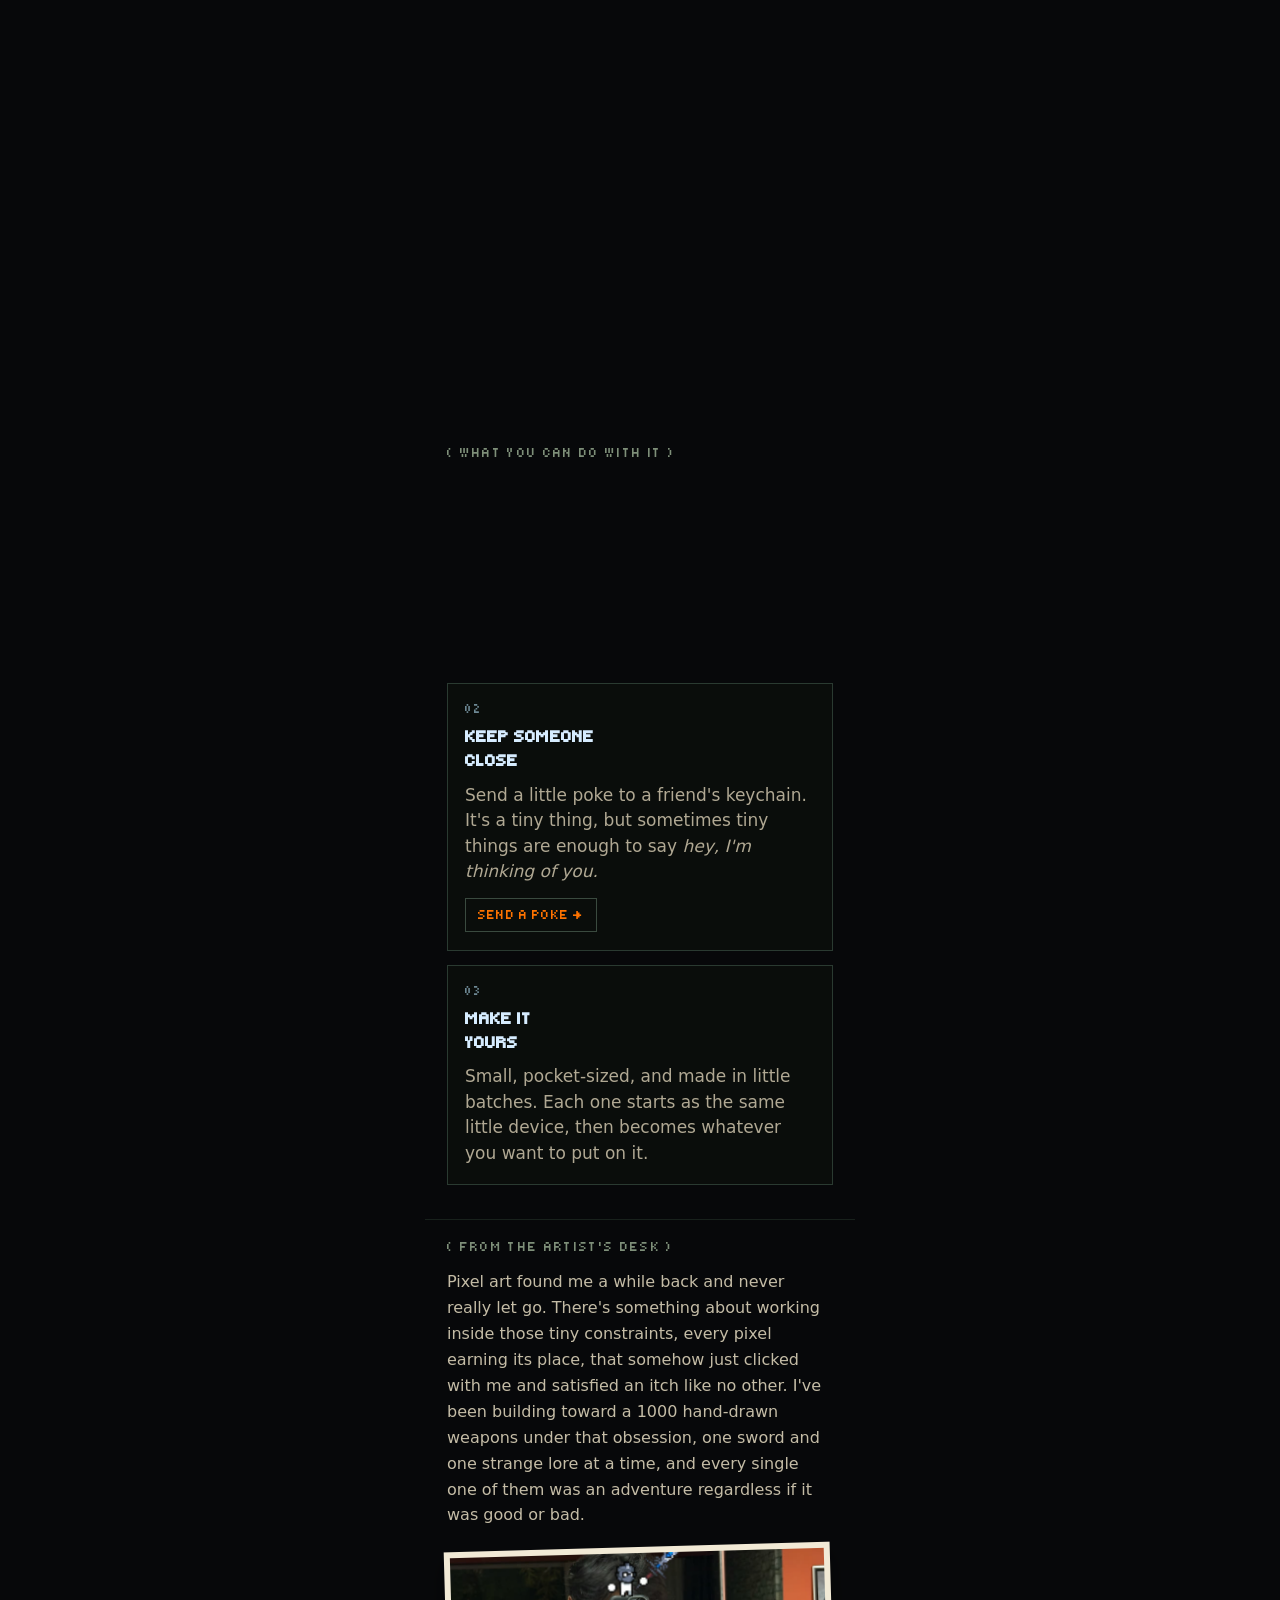
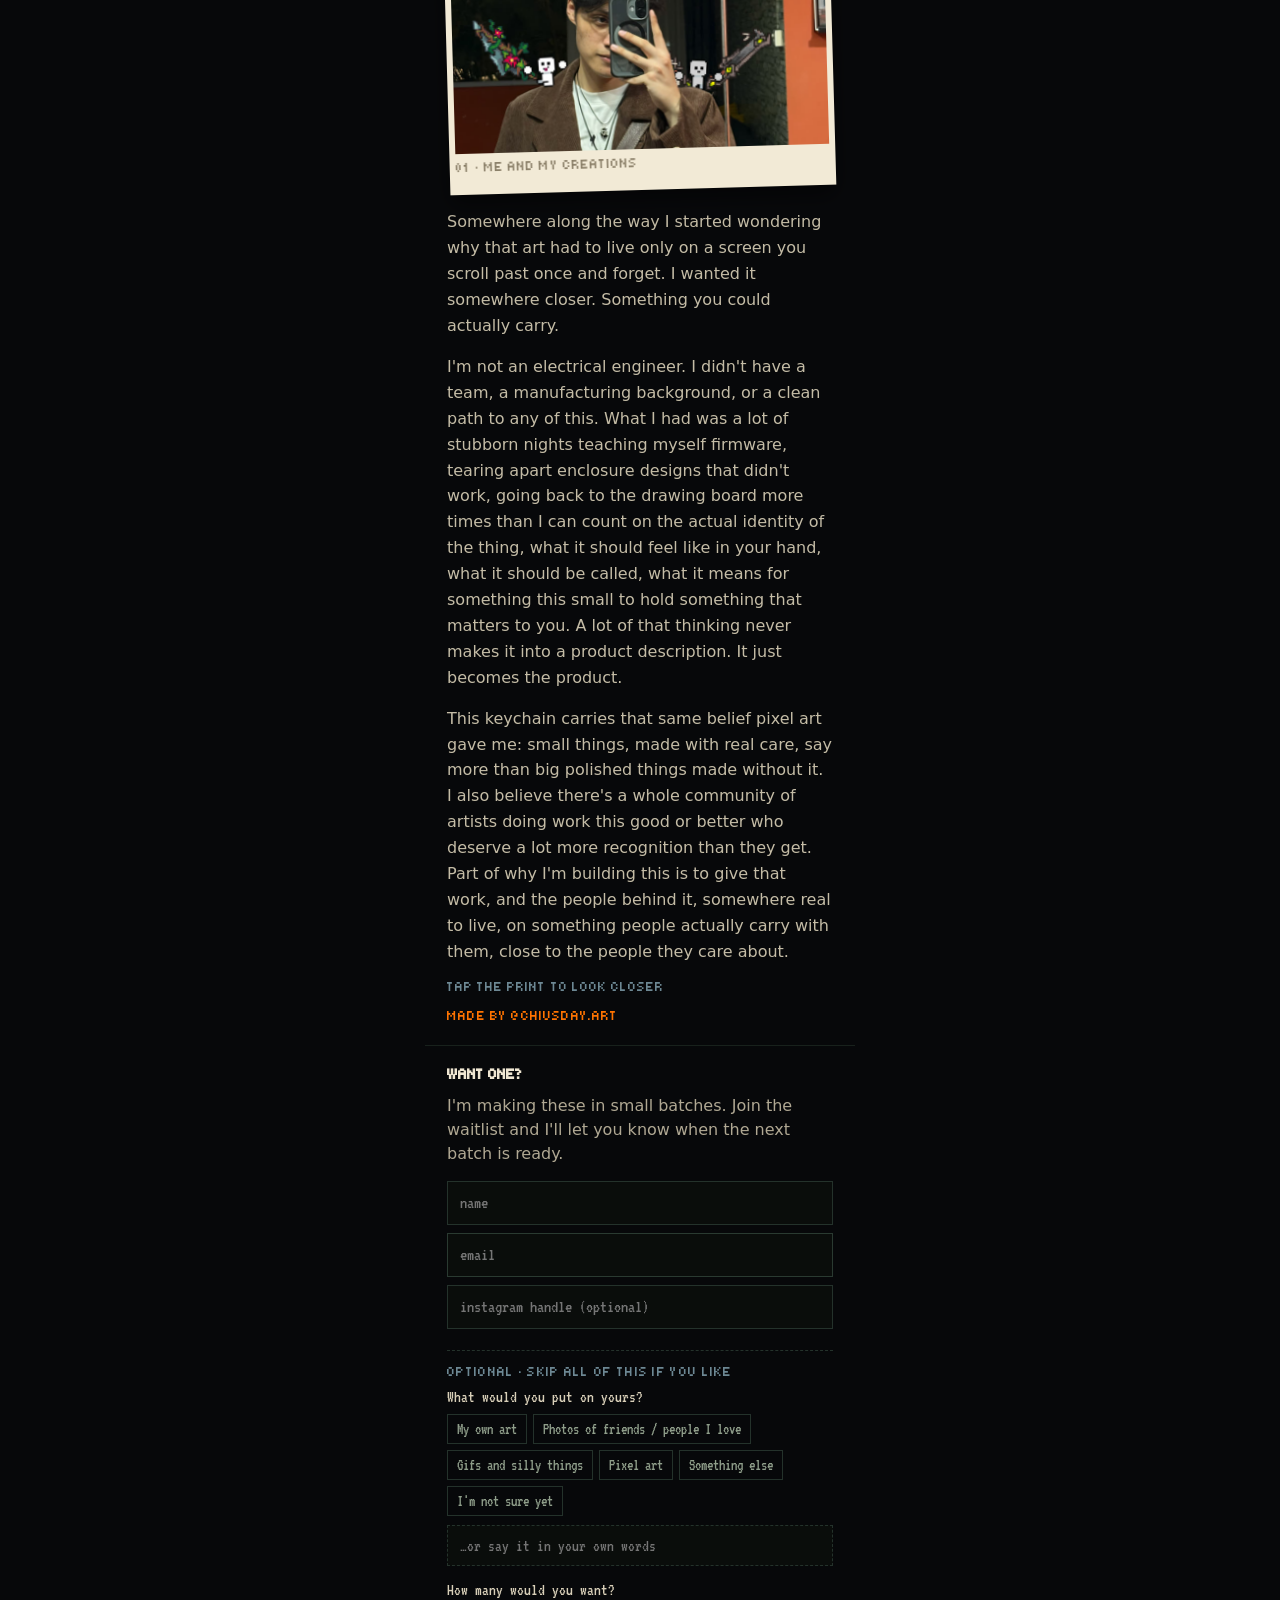
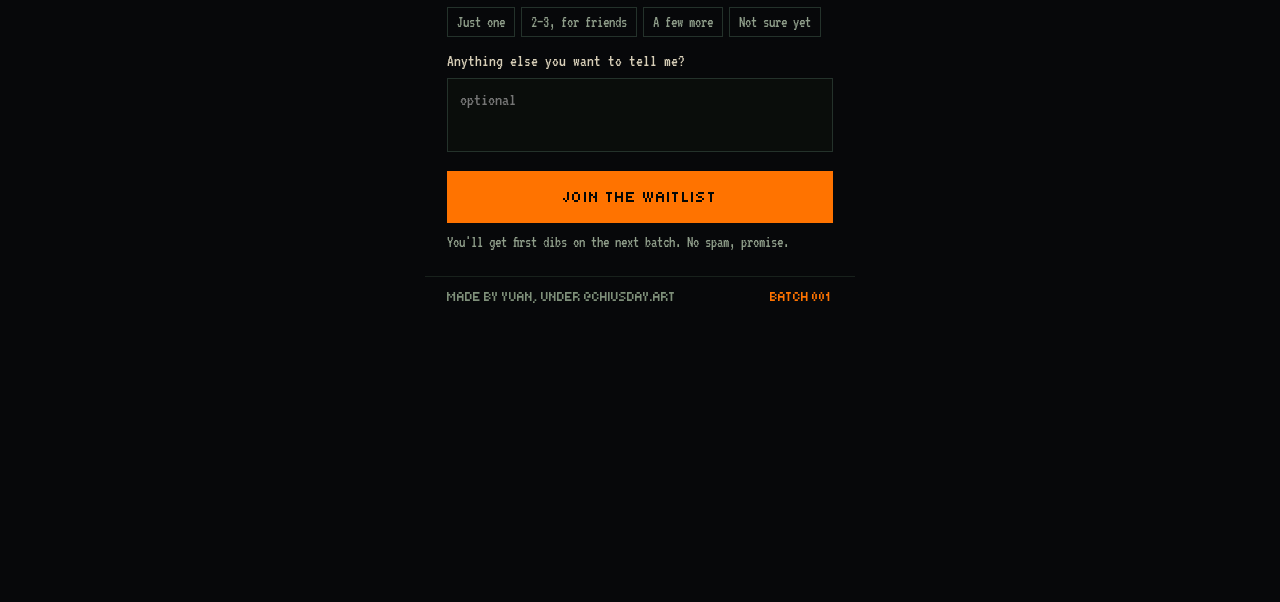
==== commit a13ad559: "Add tunable scroll length; poll scroll via rAF instead of the scroll event Scroll length: exposes ca" ====
--- a/index.html
+++ b/index.html
@@ -111,7 +111,7 @@
 
 <div style="position: relative; max-width: 430px; margin: 0 auto; background: #07080a; font-family: 'VT323', monospace; color: #d8cfb8;">
 
-  <div id="carWrap" style="position: relative; height: 310vh; border-top: 1px solid #18211c;">
+  <div id="carWrap" style="position: relative; height: 480vh; border-top: 1px solid #18211c;">
     <div style="position: sticky; top: 9vh; height: 62vh; overflow: hidden; display: grid; grid-template-rows: auto minmax(0, 1fr) auto;">
 
       <div style="position: relative; z-index: 3; display: flex; justify-content: space-between; padding: 14px 22px 10px; background: linear-gradient(180deg, #07080a 62%, rgba(7,8,10,0)); font-family: 'Tiny5', monospace; font-size: 13px; letter-spacing: .18em; color: #7e8f79; pointer-events: none;">
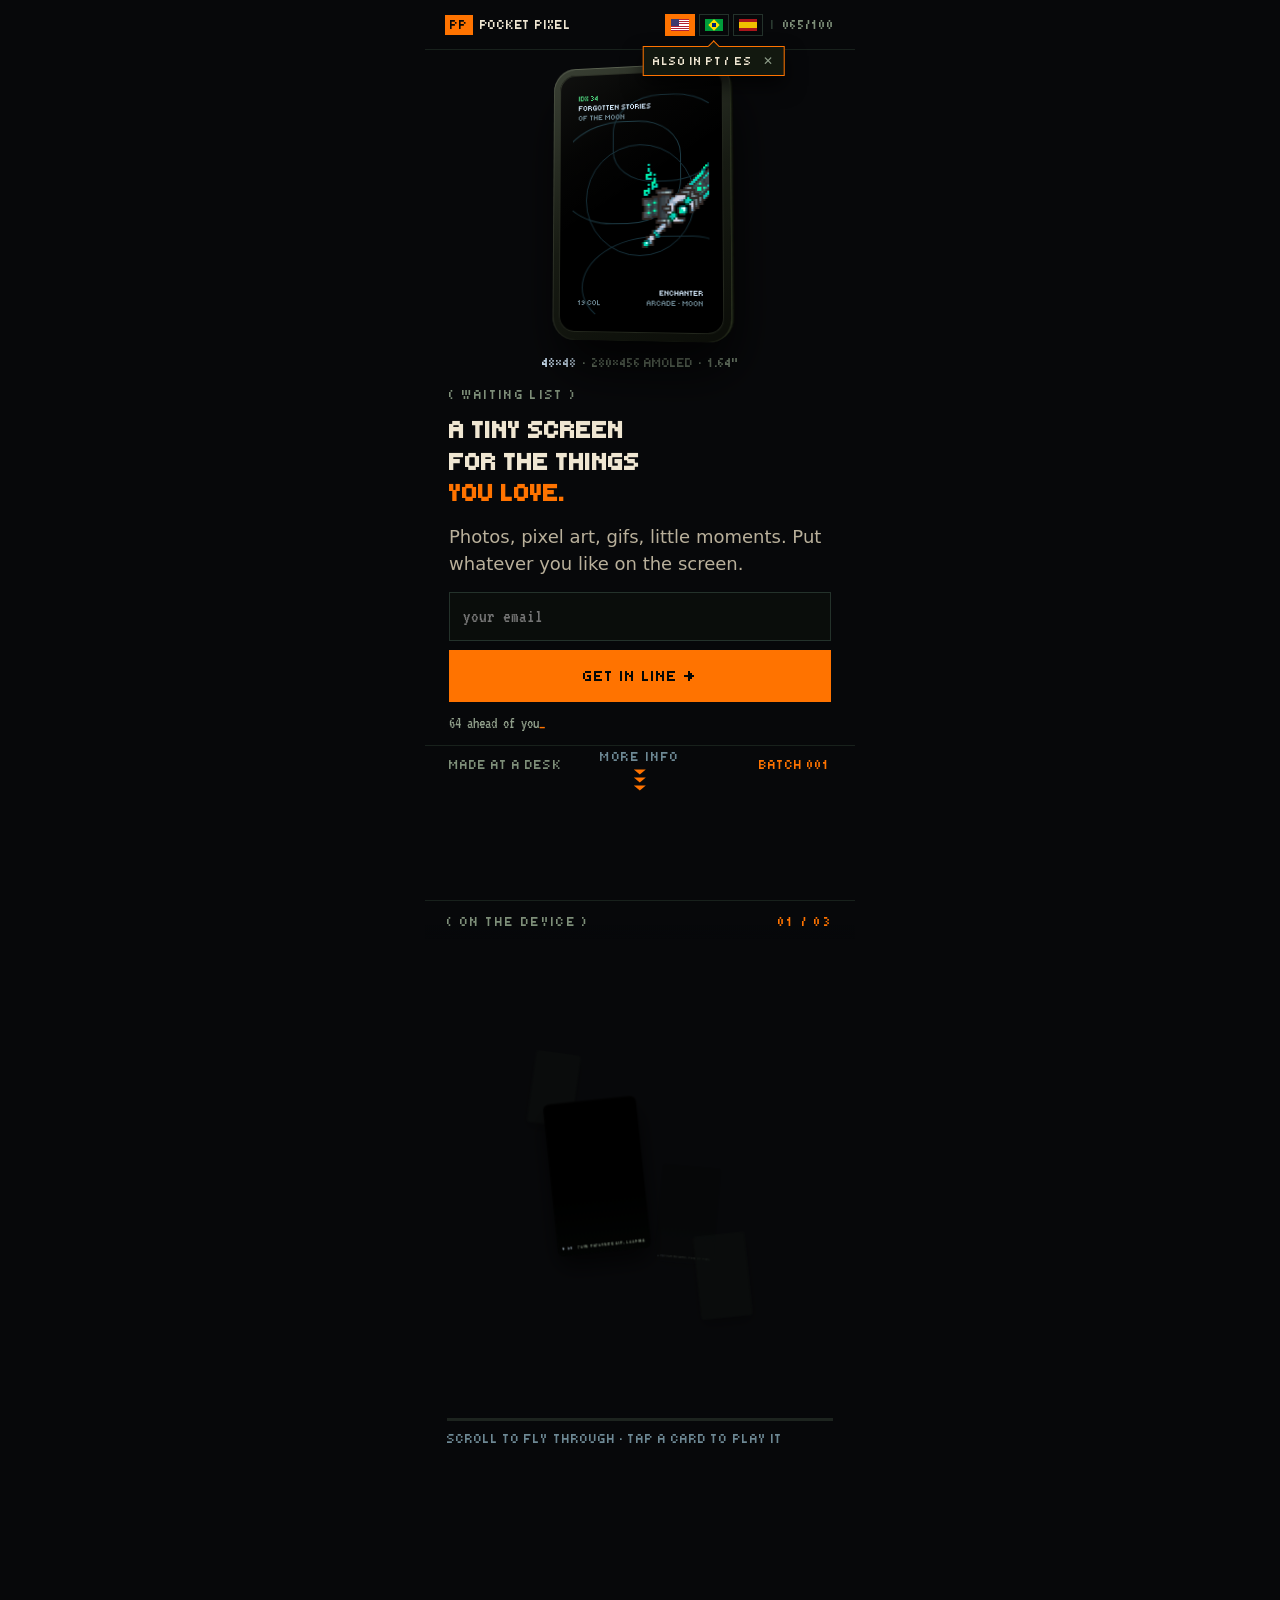
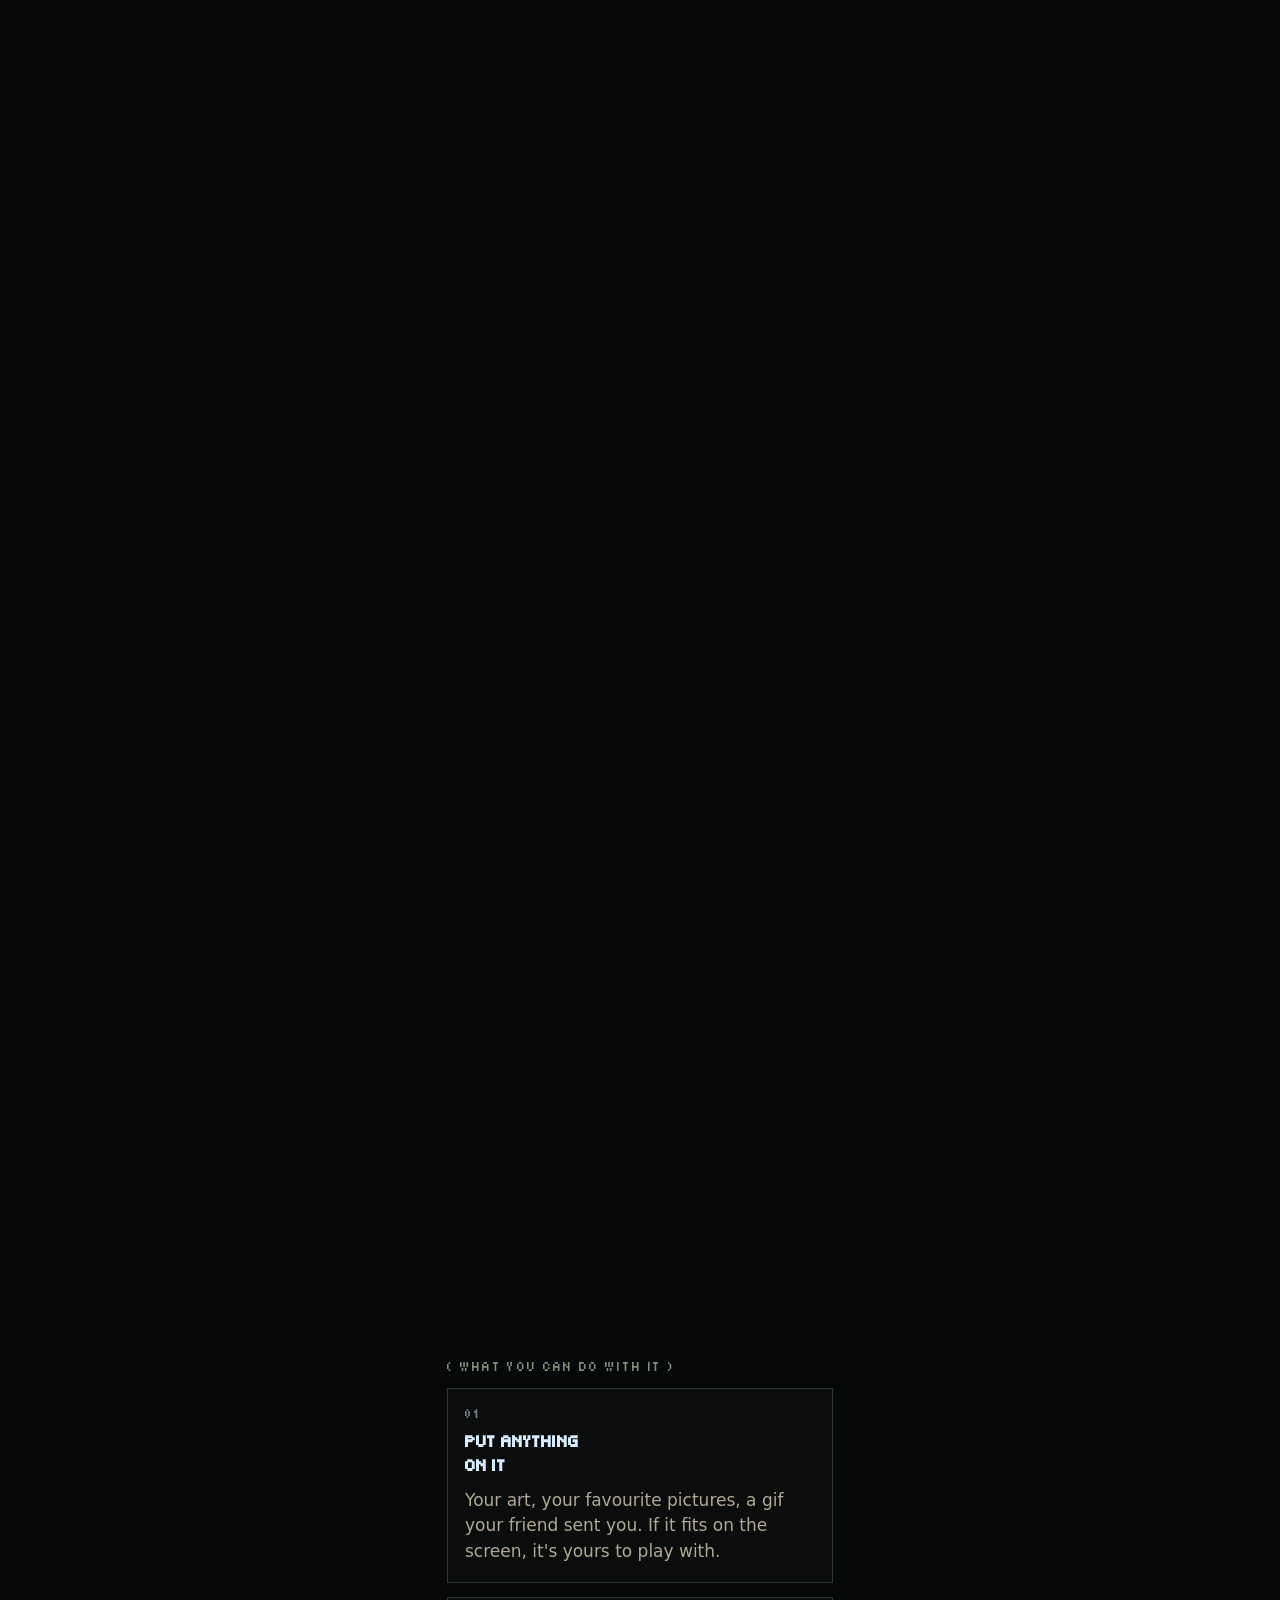
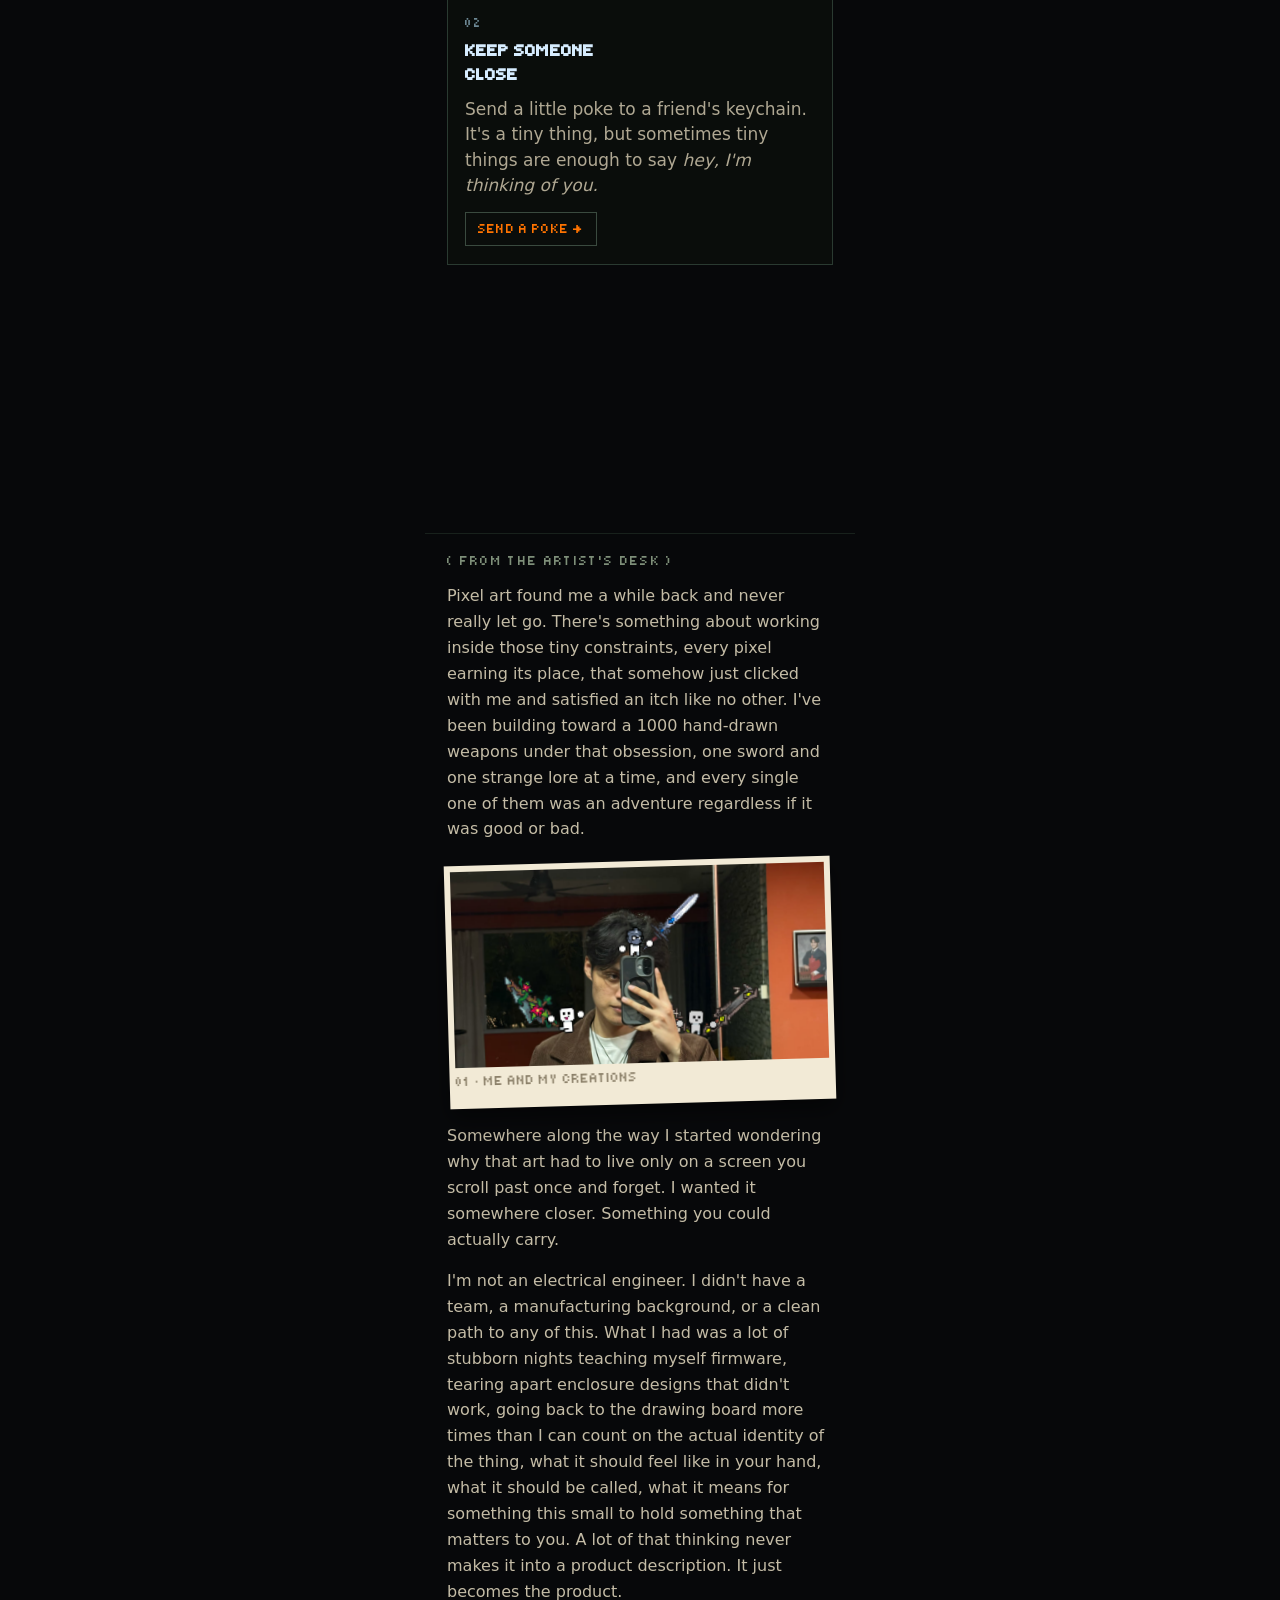
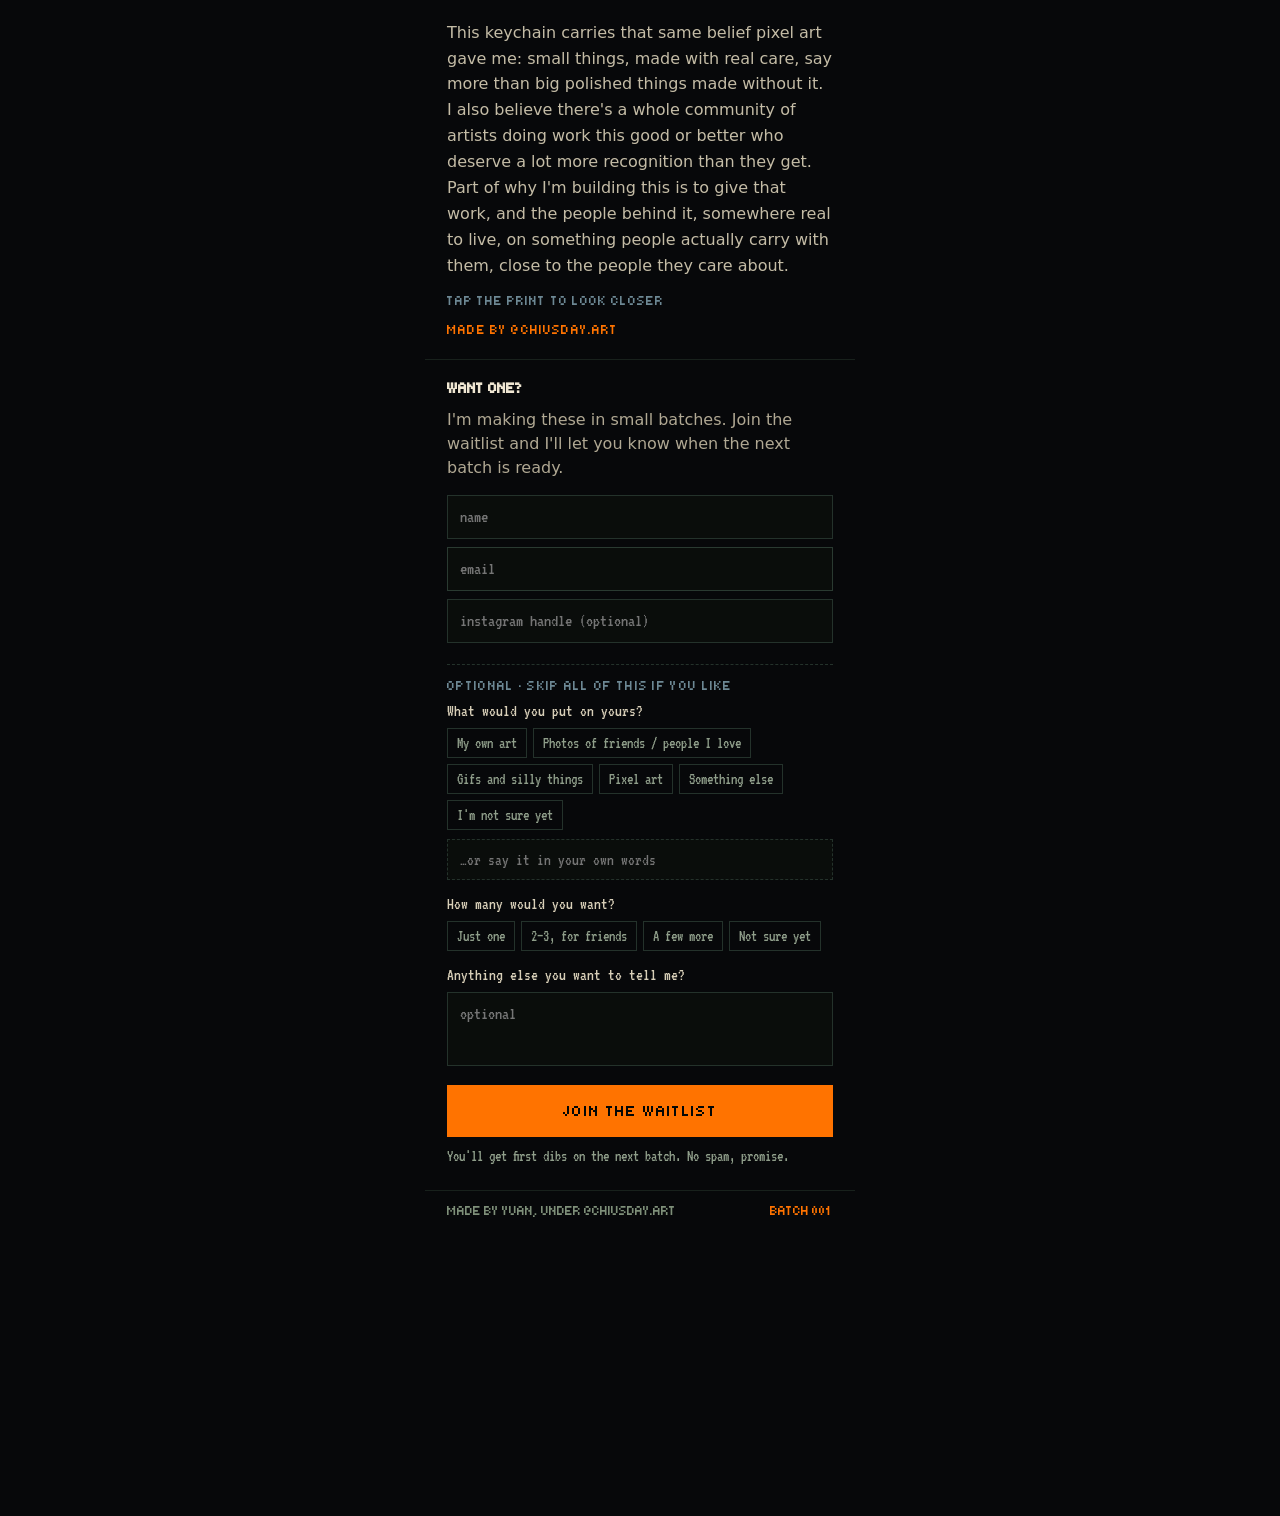
==== commit 7e14910f: "Add live zoom/pan controls for the essay photo Replaced the baked ffmpeg crop with a full-frame sour" ====
--- a/index.html
+++ b/index.html
@@ -203,7 +203,7 @@
 
     <figure id="photoPrint" data-reveal="1" data-rot="-1.6" style="margin: 4px 0; width: 100%; justify-self: stretch; background: #f2ead6; padding: 6px 6px 20px; box-shadow: 0 10px 22px rgba(0,0,0,.55); cursor: pointer; transform: translateY(10px) rotate(-1.6deg); opacity: 0; transition: opacity .5s steps(5), transform .35s steps(5); z-index: 1;">
       <div style="position: relative; height: 196px; background: #0b0d08; overflow: hidden;">
-        <img src="assets/photo-1.jpg" alt="Me and my creations" style="width: 100%; height: 100%; object-fit: cover;" />
+        <img id="essayPhoto" src="assets/photo-1.jpg" alt="Me and my creations" style="width: 100%; height: 100%; object-fit: cover;" />
       </div>
       <figcaption data-i18n="photo1" style="margin-top: 7px; font-family: 'Tiny5', monospace; font-size: 13px; letter-spacing: .08em; color: #8a7f68;">01 · ME AND MY CREATIONS</figcaption>
     </figure>
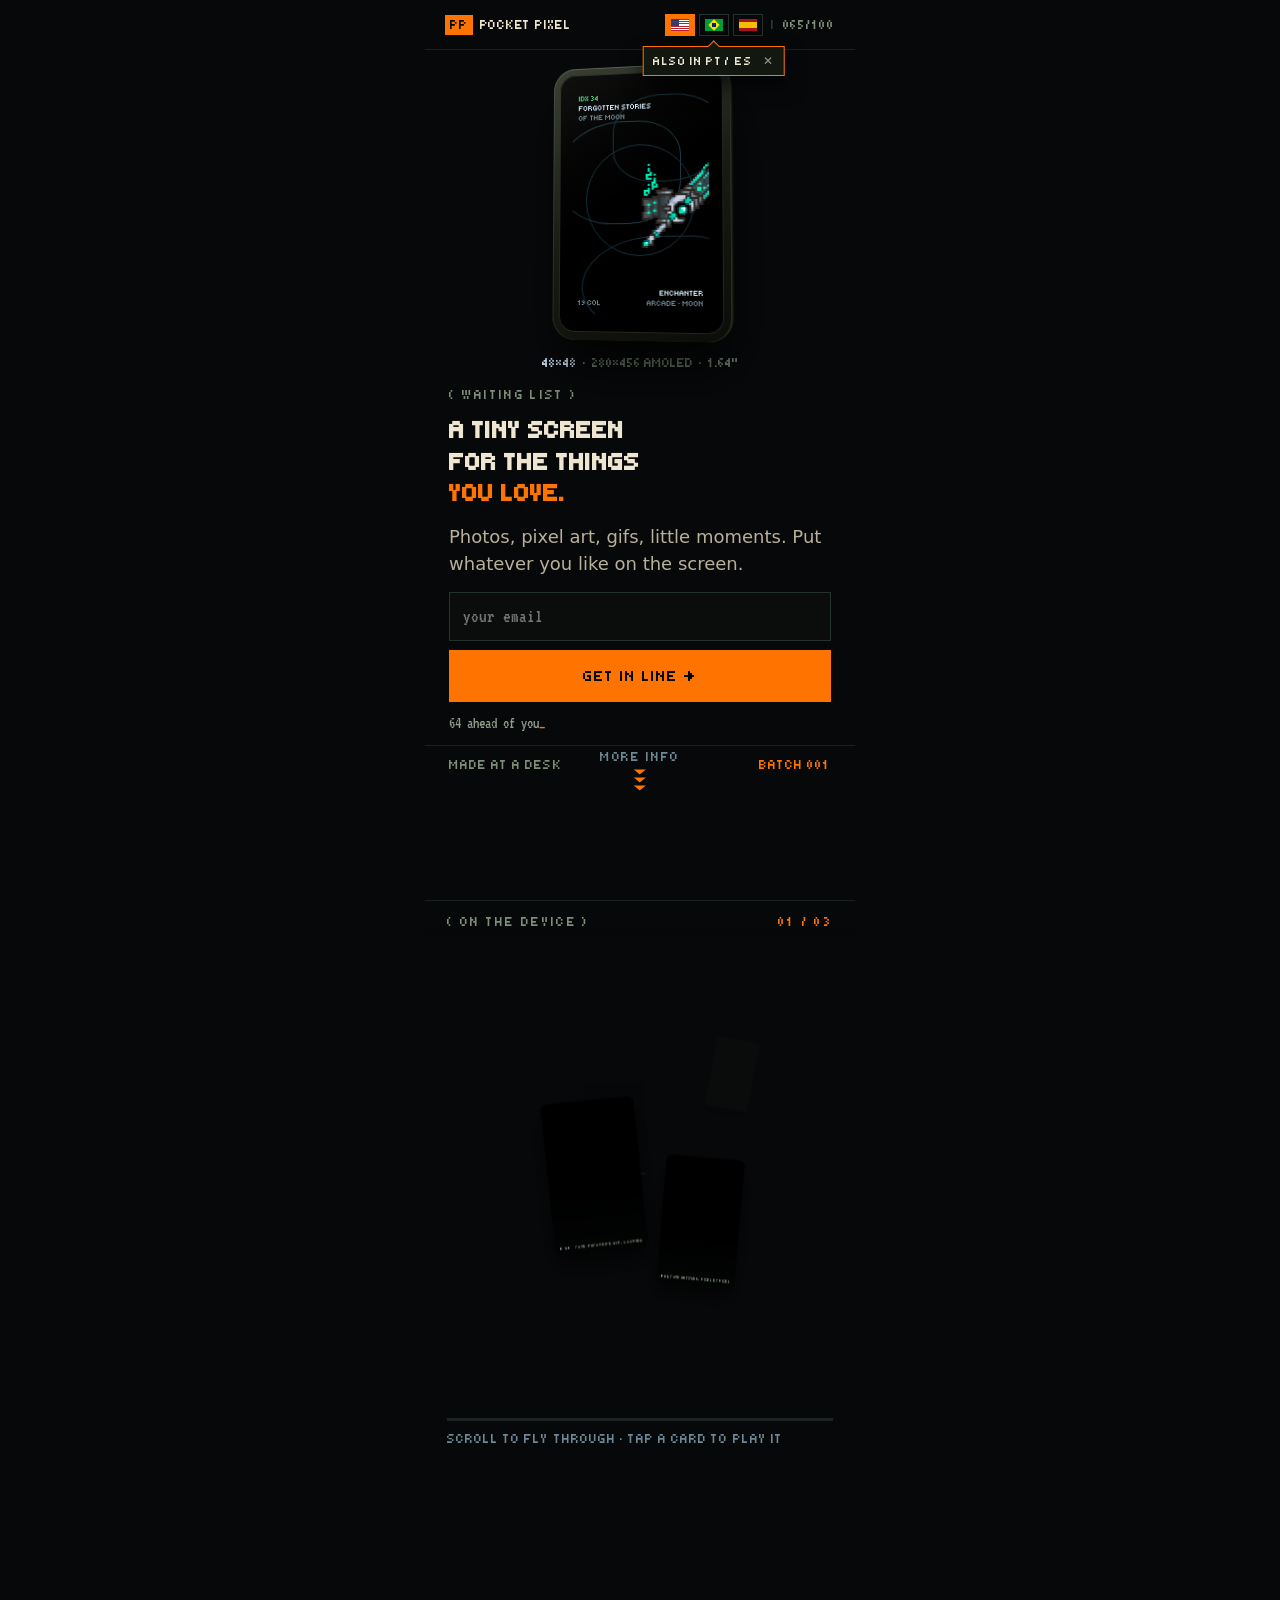
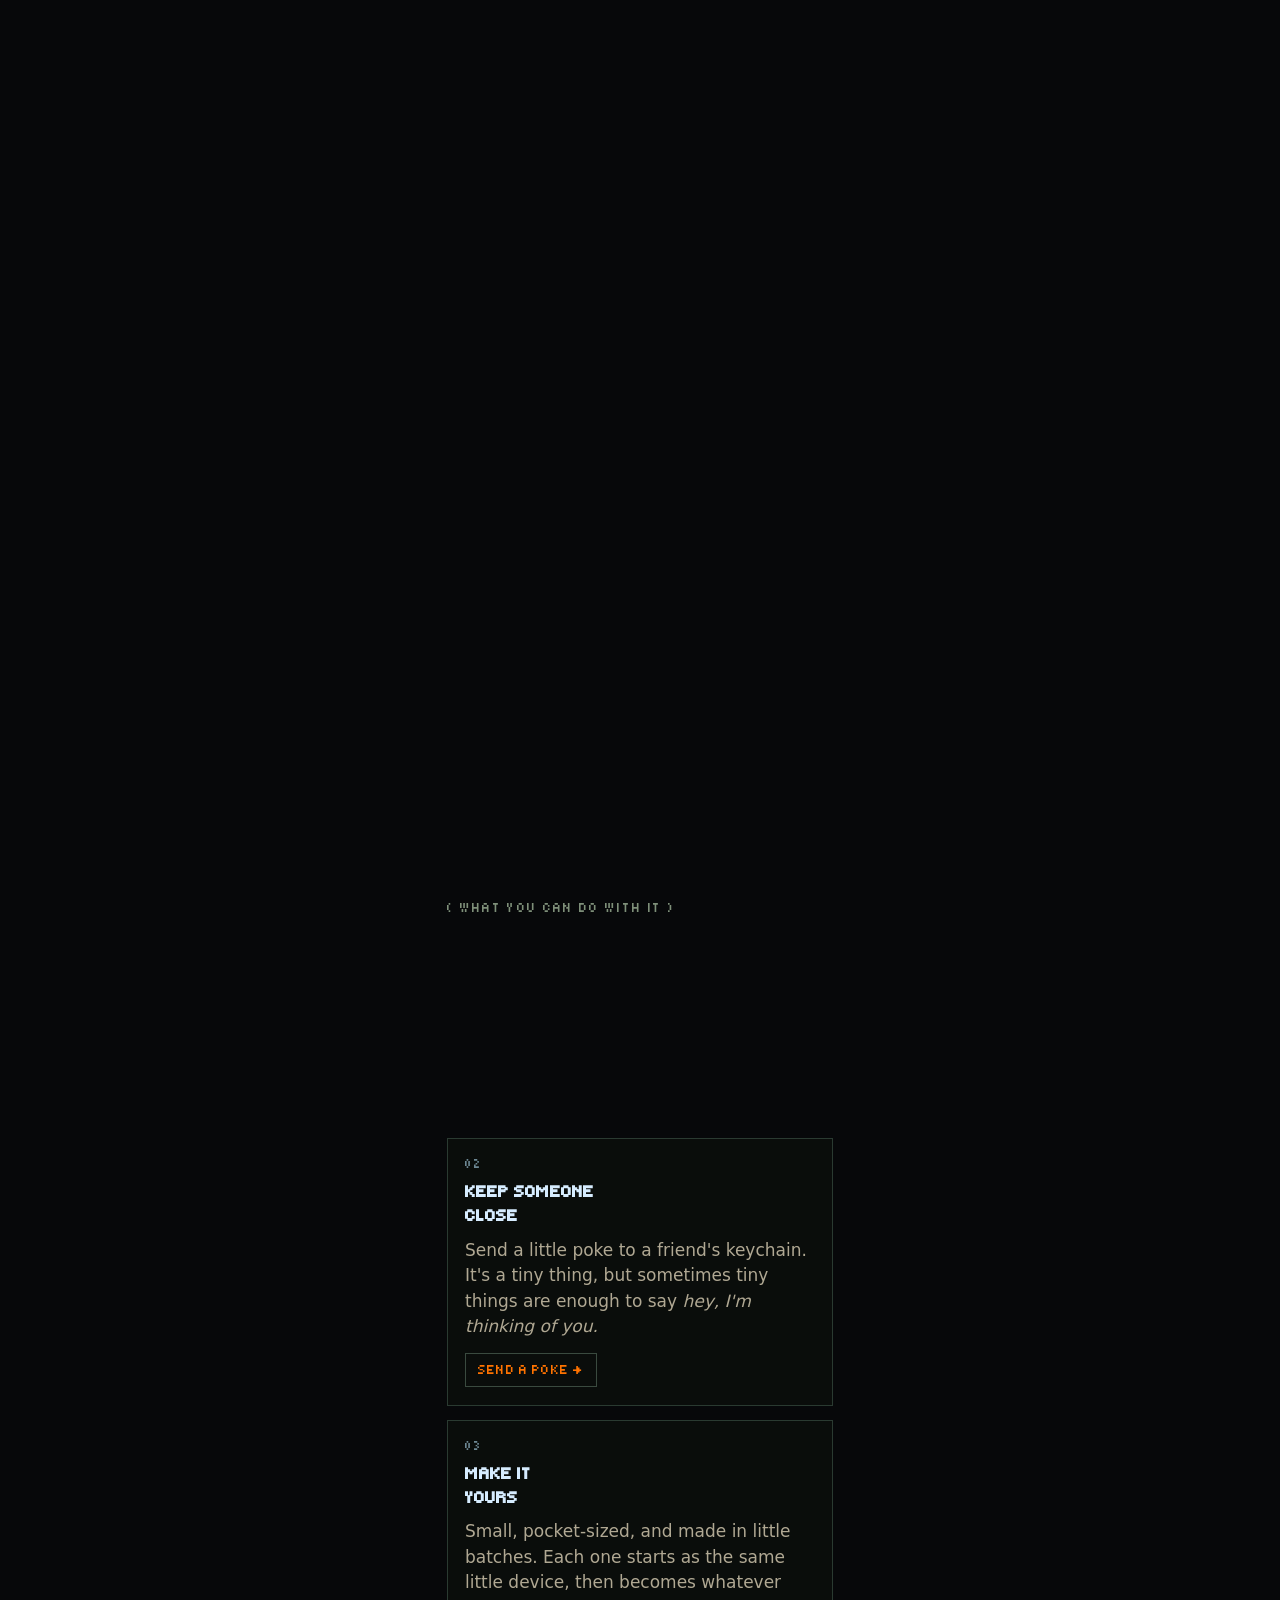
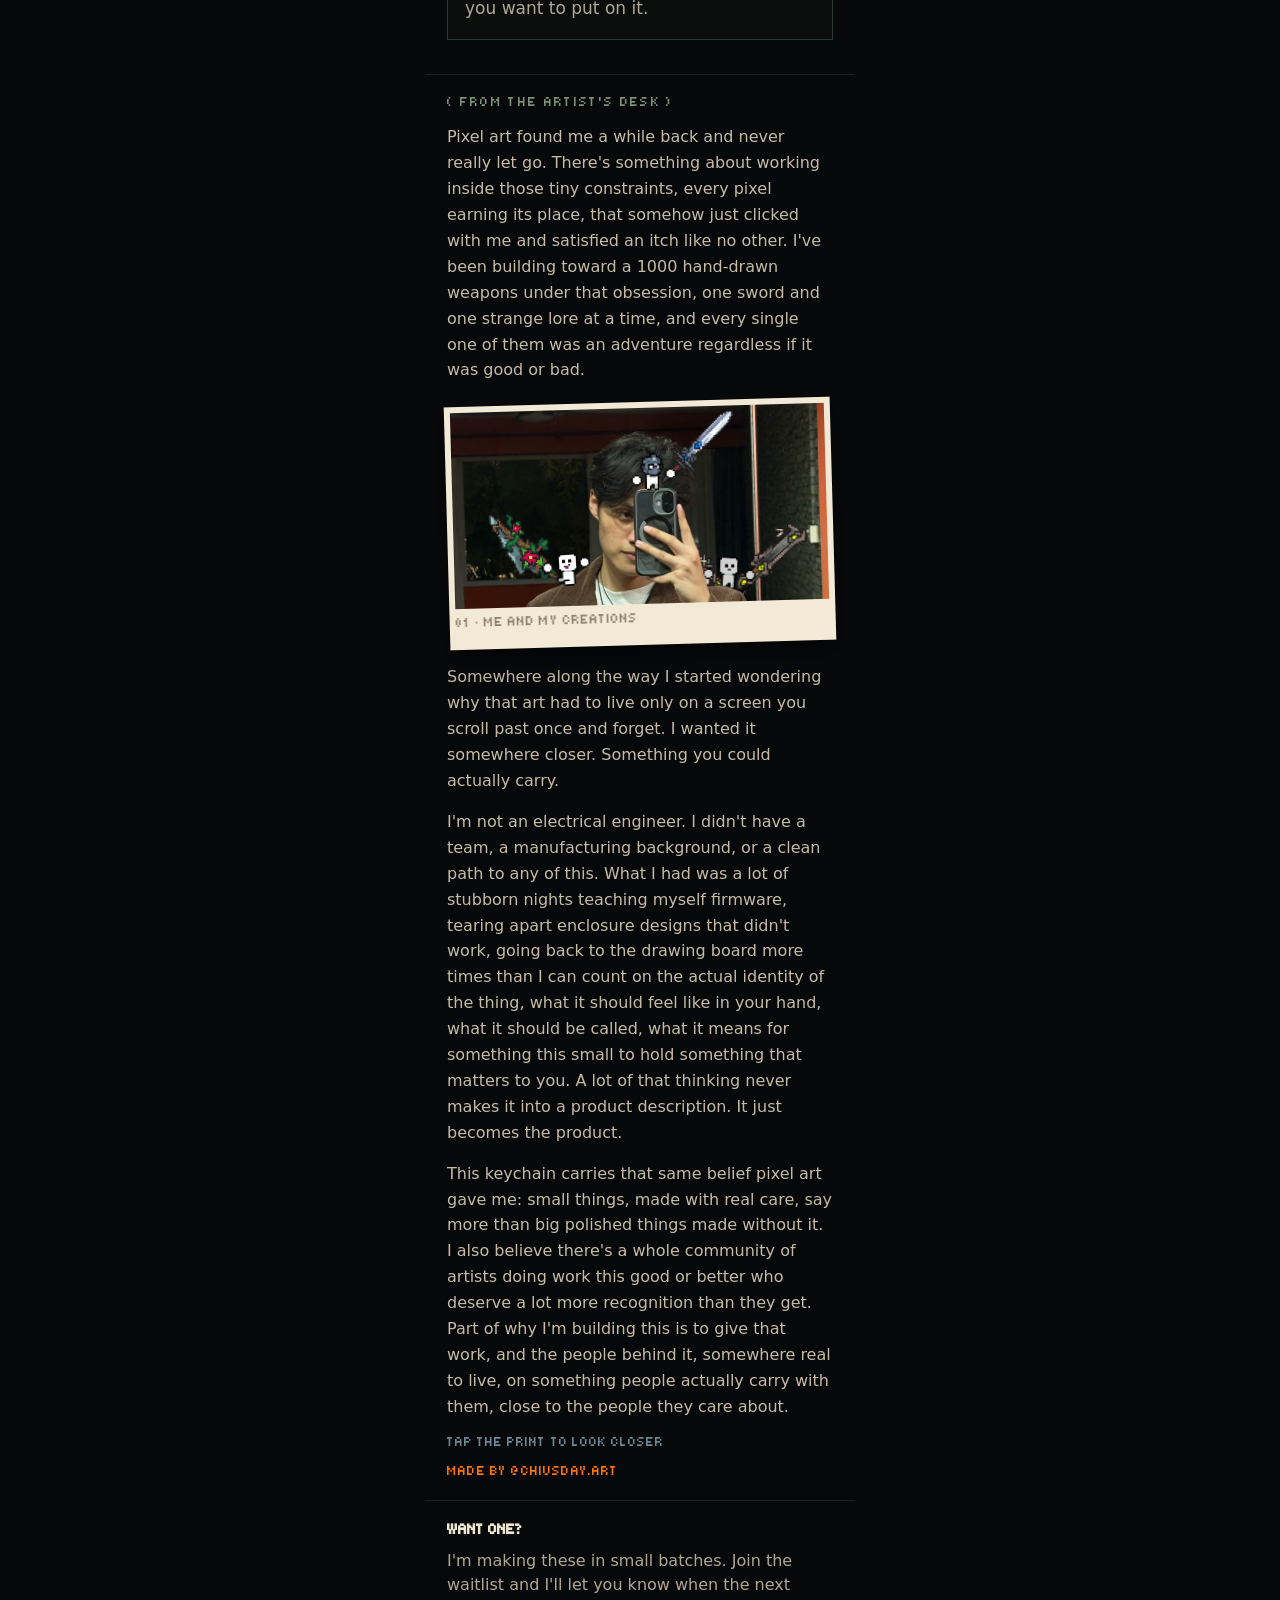
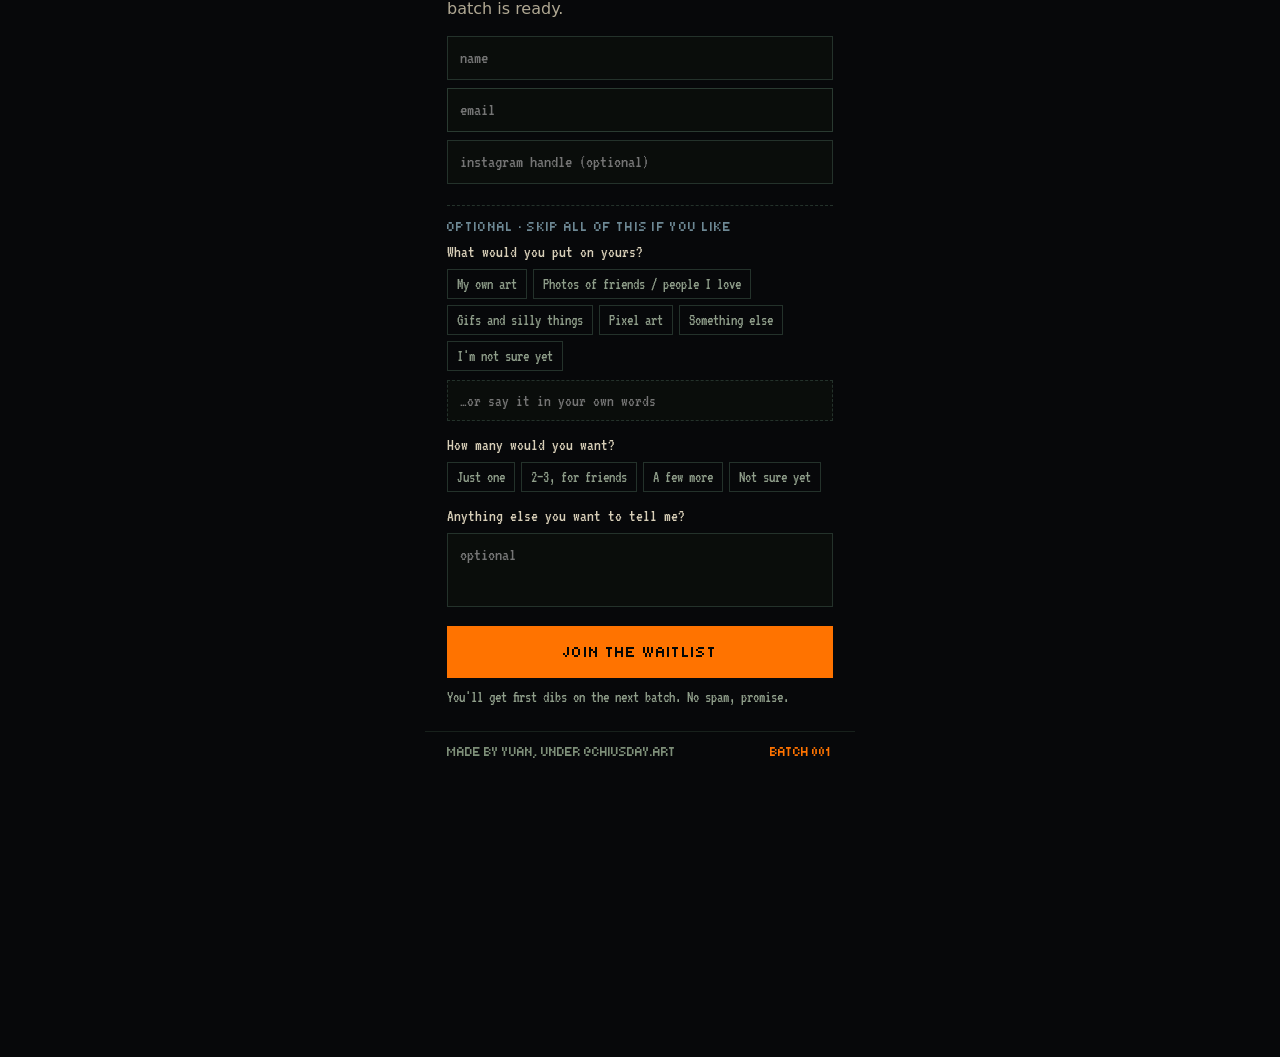
==== commit 347b1f41: "Remove the 3 empty flythrough cards (art-4/5/6, no footage yet) Only the 6 cards with real video fil" ====
--- a/index.html
+++ b/index.html
@@ -136,21 +136,12 @@
           <div class="pp-card" data-x="282" data-y="-192" data-z="-1456" data-rot="11" style="position: absolute; left: 50%; top: 50%; width: 96px; height: 156px; margin: -78px 0 0 -48px; border-radius: 7px; overflow: hidden; background: #0a0d0b; box-shadow: 0 12px 26px rgba(0,0,0,.6); cursor: pointer; opacity: 0; transition: opacity .3s linear;">
             <video class="pp-video" src="assets/art-3.mp4" muted loop playsinline preload="metadata" style="width: 100%; height: 100%; object-fit: cover; display: block;"></video>
           </div>
-          <div class="pp-card" data-x="-300" data-y="186" data-z="-1248" data-rot="-13" style="position: absolute; left: 50%; top: 50%; width: 96px; height: 156px; margin: -78px 0 0 -48px; border-radius: 7px; overflow: hidden; background: #0a0d0b; box-shadow: 0 12px 26px rgba(0,0,0,.6); cursor: pointer; opacity: 0; transition: opacity .3s linear;">
-            <video class="pp-video" src="assets/art-4.mp4" muted loop playsinline preload="metadata" style="width: 100%; height: 100%; object-fit: cover; display: block;"></video>
-          </div>
           <div class="pp-card" data-x="156" data-y="72" data-z="-1056" data-rot="5" style="position: absolute; left: 50%; top: 50%; width: 152px; height: 248px; margin: -124px 0 0 -76px; border-radius: 10px; overflow: hidden; background: #000; cursor: pointer; box-shadow: 0 20px 40px rgba(0,0,0,.7); opacity: 0; transition: opacity .3s linear;">
             <video class="pp-video" src="assets/video-2.mp4" muted loop playsinline preload="metadata" style="width: 100%; height: 100%; object-fit: cover; display: block;"></video>
             <div style="position: absolute; inset: 0; pointer-events: none; background: linear-gradient(180deg, transparent 58%, rgba(3,5,4,.82));"></div>
             <div style="position: absolute; left: 9px; bottom: 8px; right: 9px; pointer-events: none; display: flex; justify-content: space-between; align-items: baseline; font-family: 'Tiny5', monospace; font-size: 7px; letter-spacing: .08em; color: #d6ecff;">
               <span>▶ 02</span><span data-i18n="vid2" style="color: #8f9e8a;">YOUR ARTWORK, PIXEL BY PIXEL</span>
             </div>
-          </div>
-          <div class="pp-card" data-x="-276" data-y="-162" data-z="-840" data-rot="8" style="position: absolute; left: 50%; top: 50%; width: 100px; height: 162px; margin: -81px 0 0 -50px; border-radius: 7px; overflow: hidden; background: #0a0d0b; box-shadow: 0 12px 26px rgba(0,0,0,.6); cursor: pointer; opacity: 0; transition: opacity .3s linear;">
-            <video class="pp-video" src="assets/art-5.mp4" muted loop playsinline preload="metadata" style="width: 100%; height: 100%; object-fit: cover; display: block;"></video>
-          </div>
-          <div class="pp-card" data-x="258" data-y="180" data-z="-656" data-rot="-6" style="position: absolute; left: 50%; top: 50%; width: 100px; height: 162px; margin: -81px 0 0 -50px; border-radius: 7px; overflow: hidden; background: #0a0d0b; box-shadow: 0 12px 26px rgba(0,0,0,.6); cursor: pointer; opacity: 0; transition: opacity .3s linear;">
-            <video class="pp-video" src="assets/art-6.mp4" muted loop playsinline preload="metadata" style="width: 100%; height: 100%; object-fit: cover; display: block;"></video>
           </div>
           <div class="pp-card" data-x="-72" data-y="-84" data-z="-1640" data-rot="-3" style="position: absolute; left: 50%; top: 50%; width: 152px; height: 248px; margin: -124px 0 0 -76px; border-radius: 10px; overflow: hidden; background: #000; cursor: pointer; box-shadow: 0 20px 40px rgba(0,0,0,.7); opacity: 0; transition: opacity .3s linear;">
             <video class="pp-video" src="assets/video-3.mp4" muted loop playsinline preload="metadata" style="width: 100%; height: 100%; object-fit: cover; display: block;"></video>
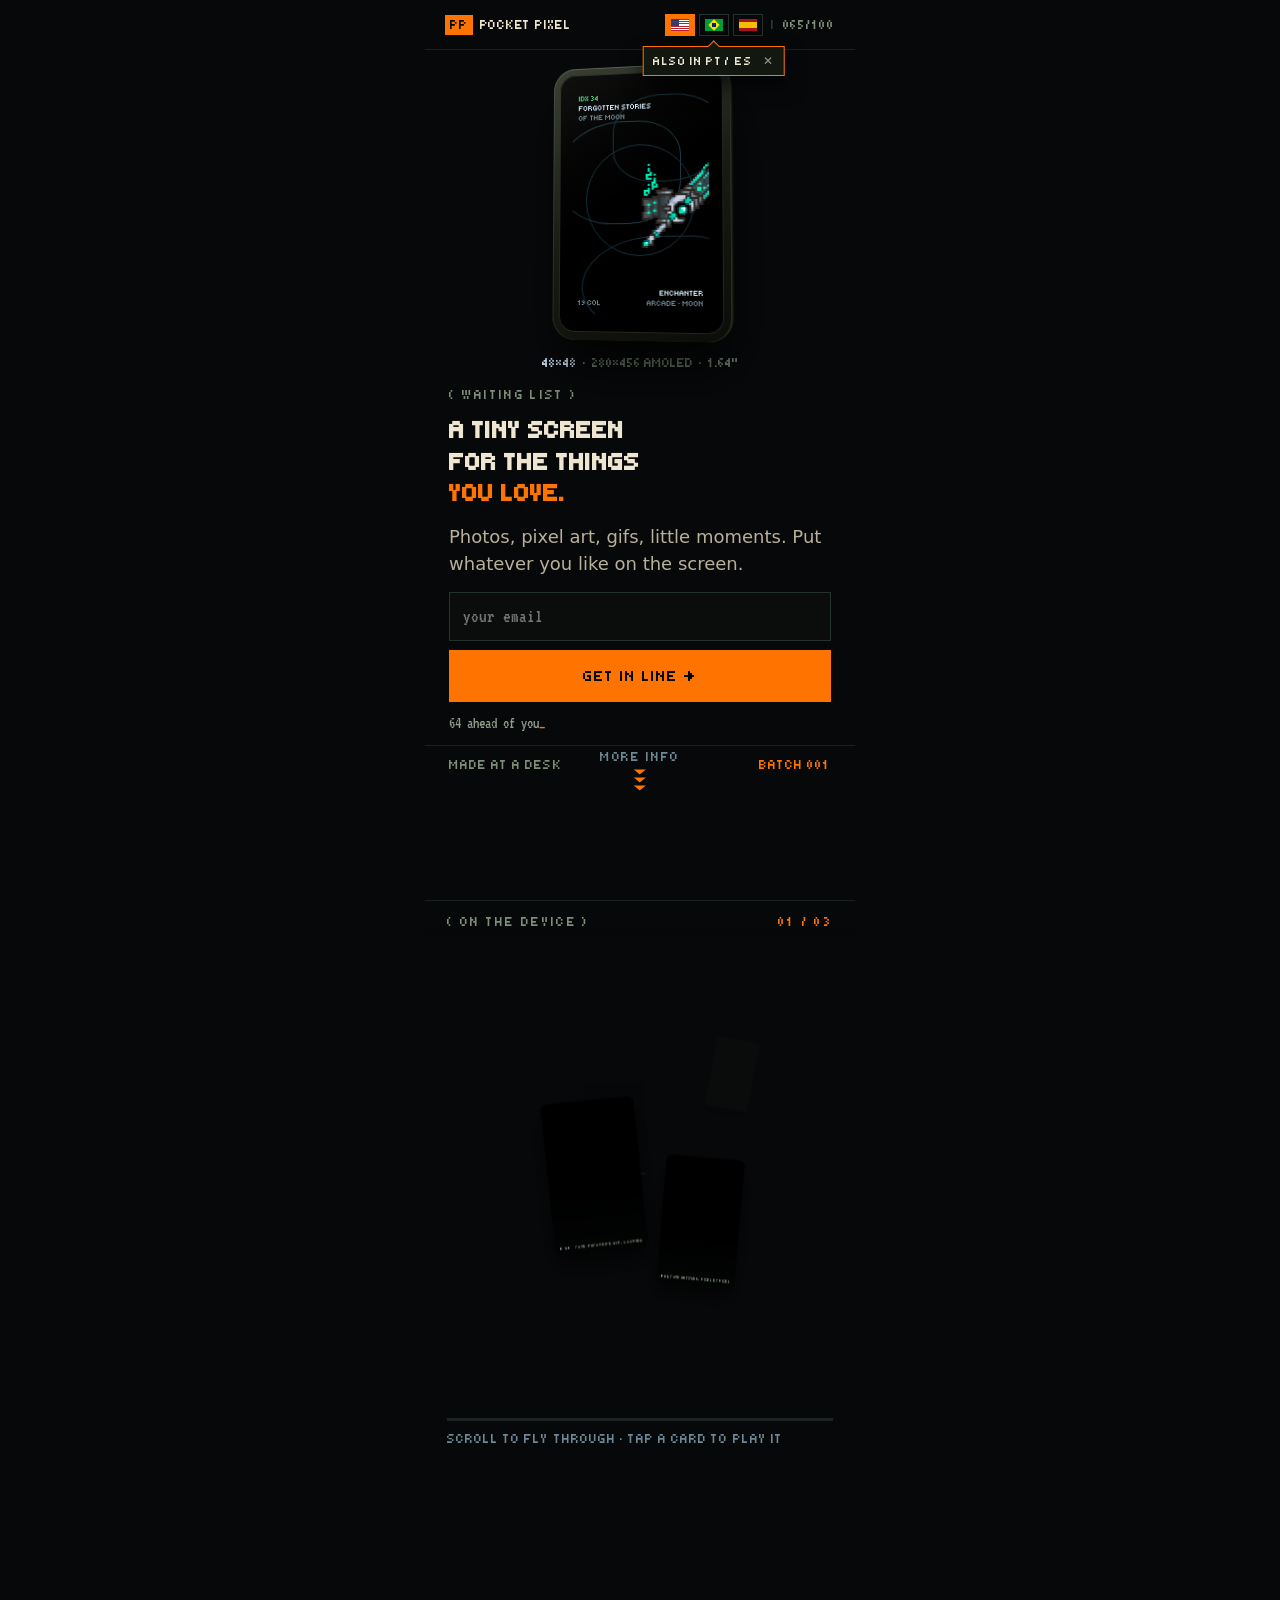
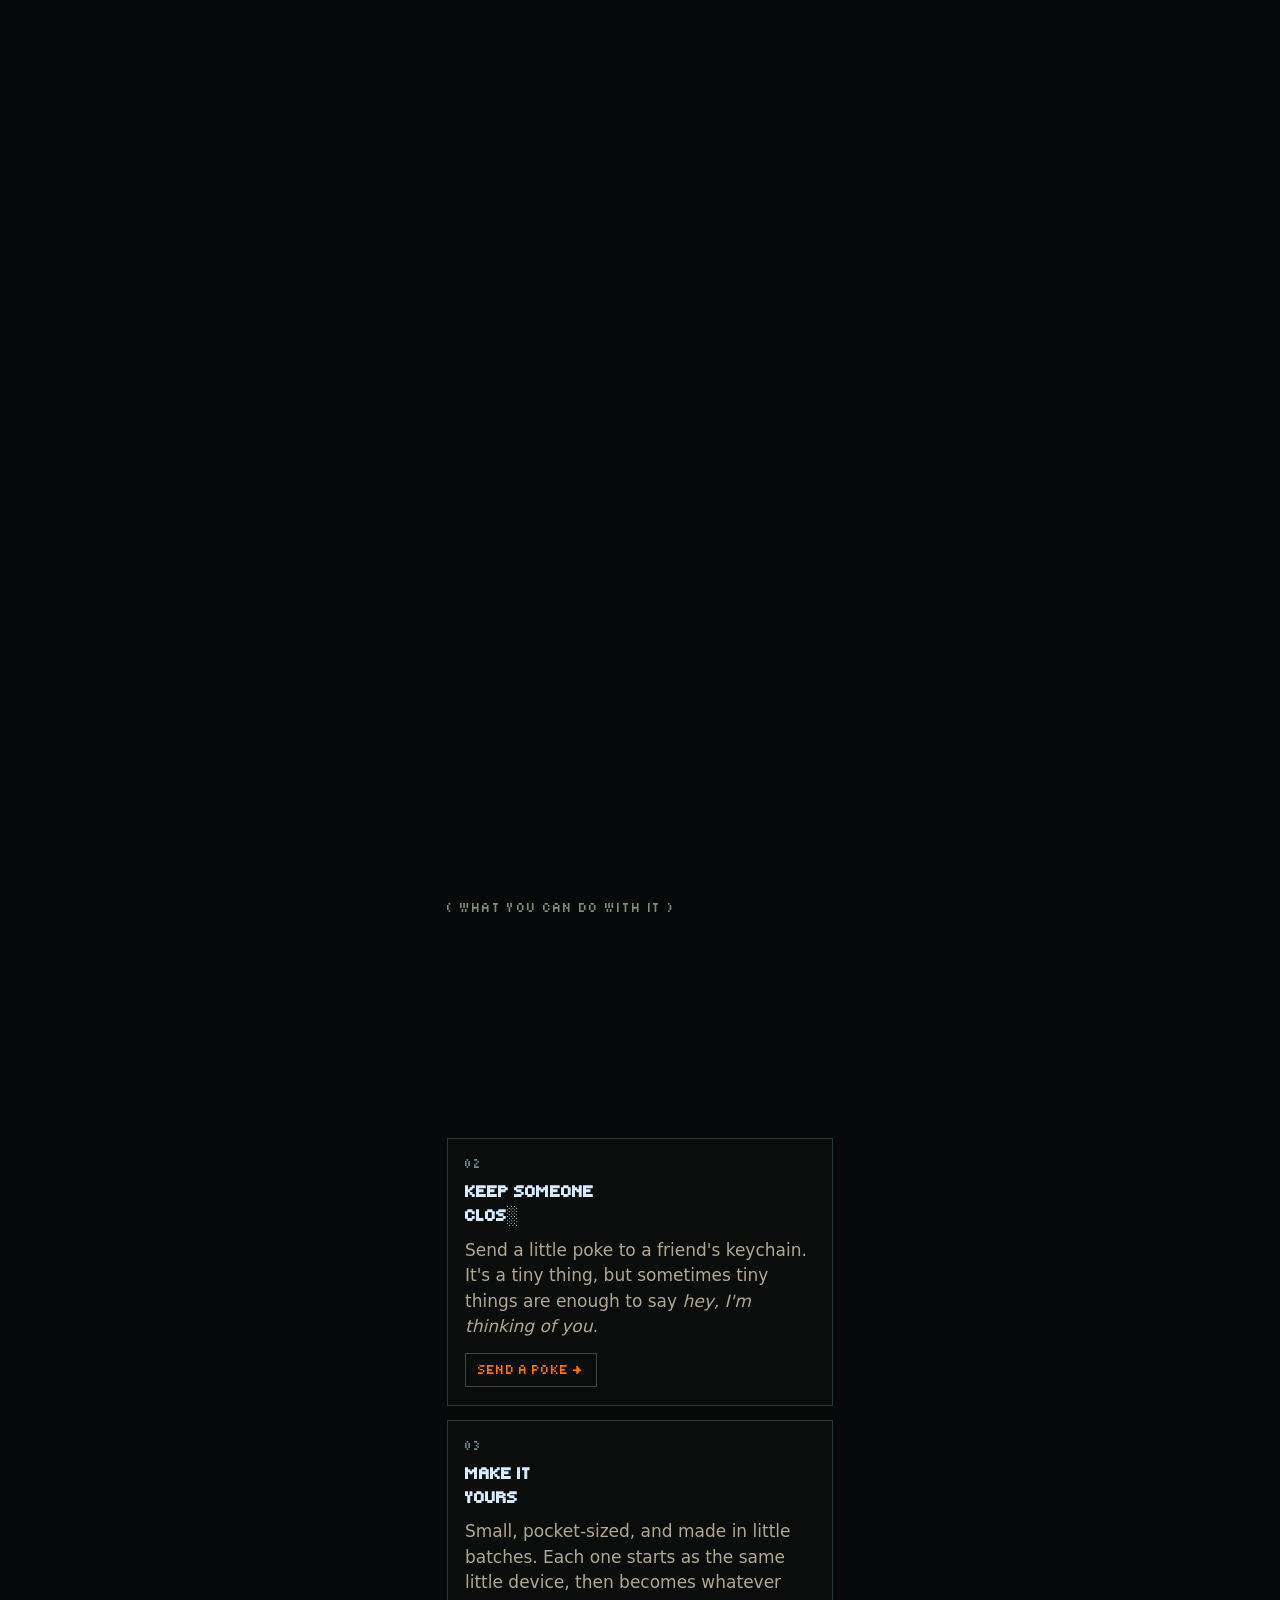
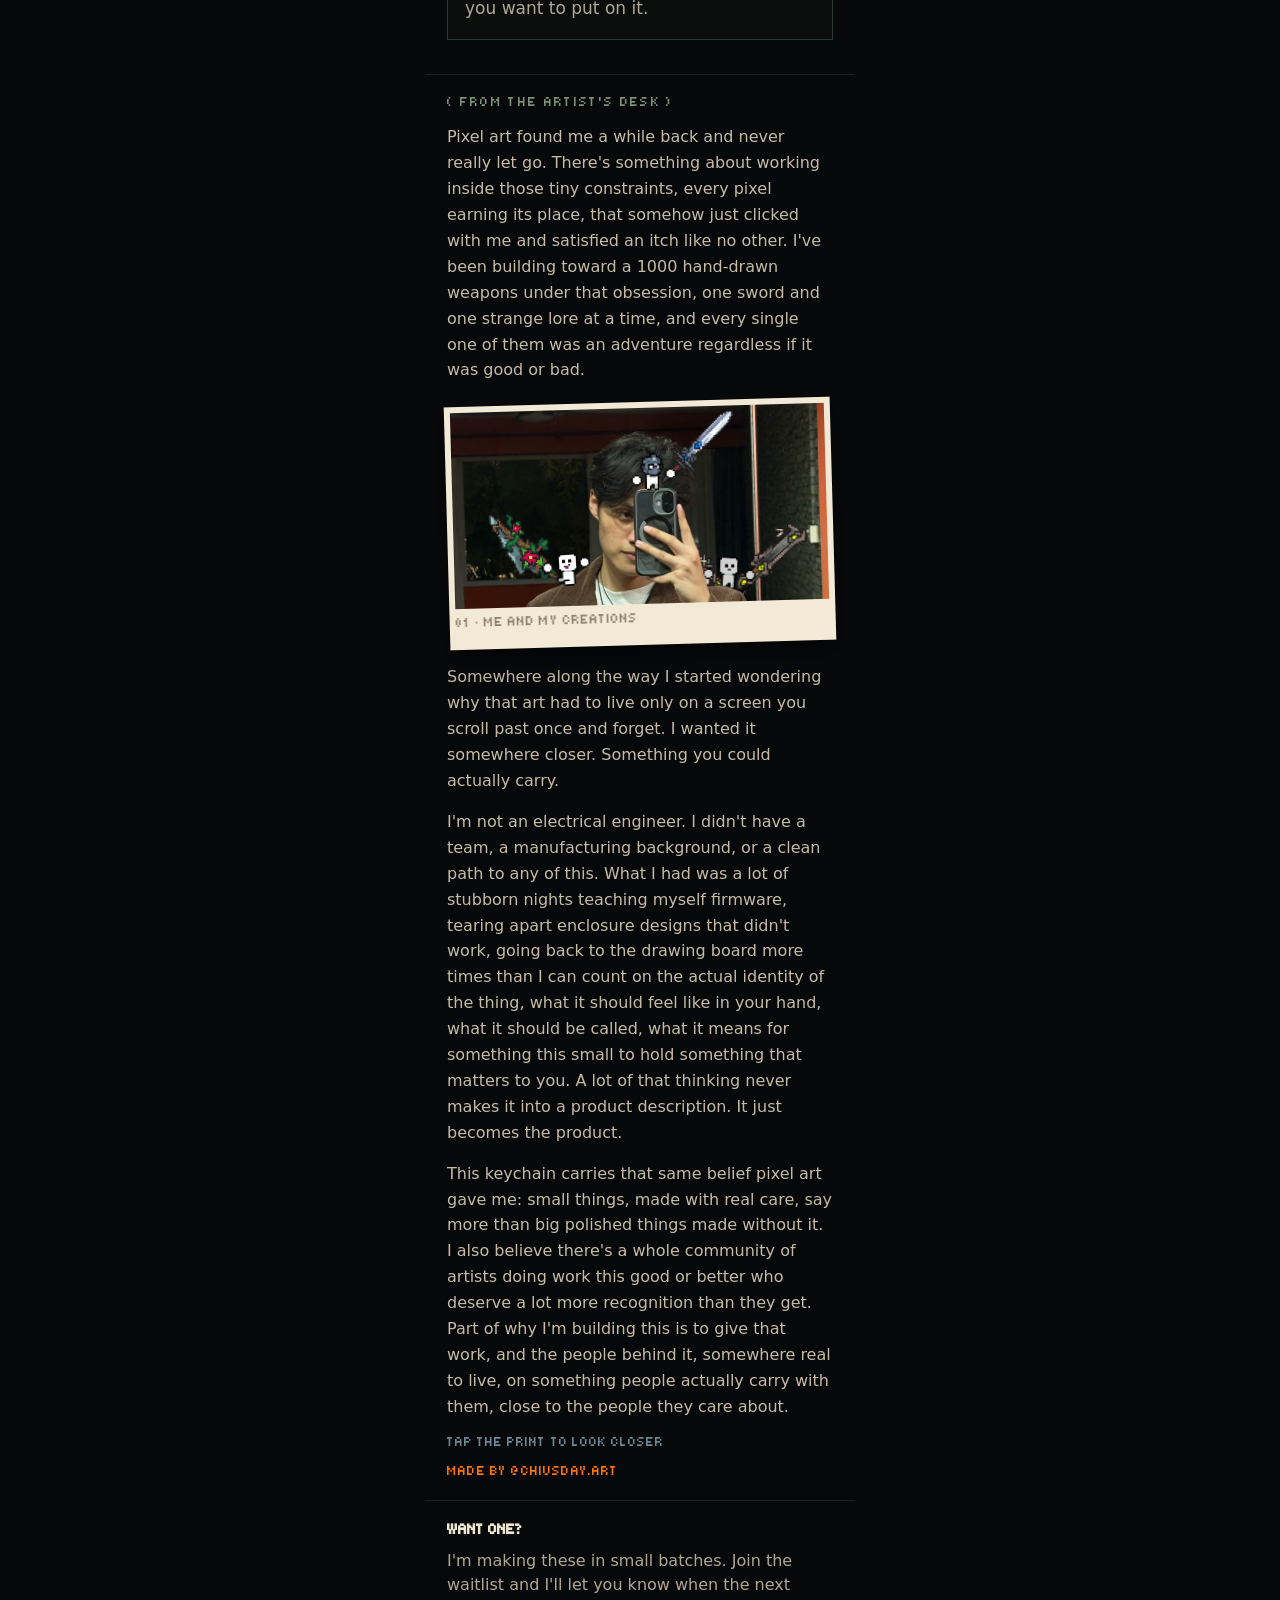
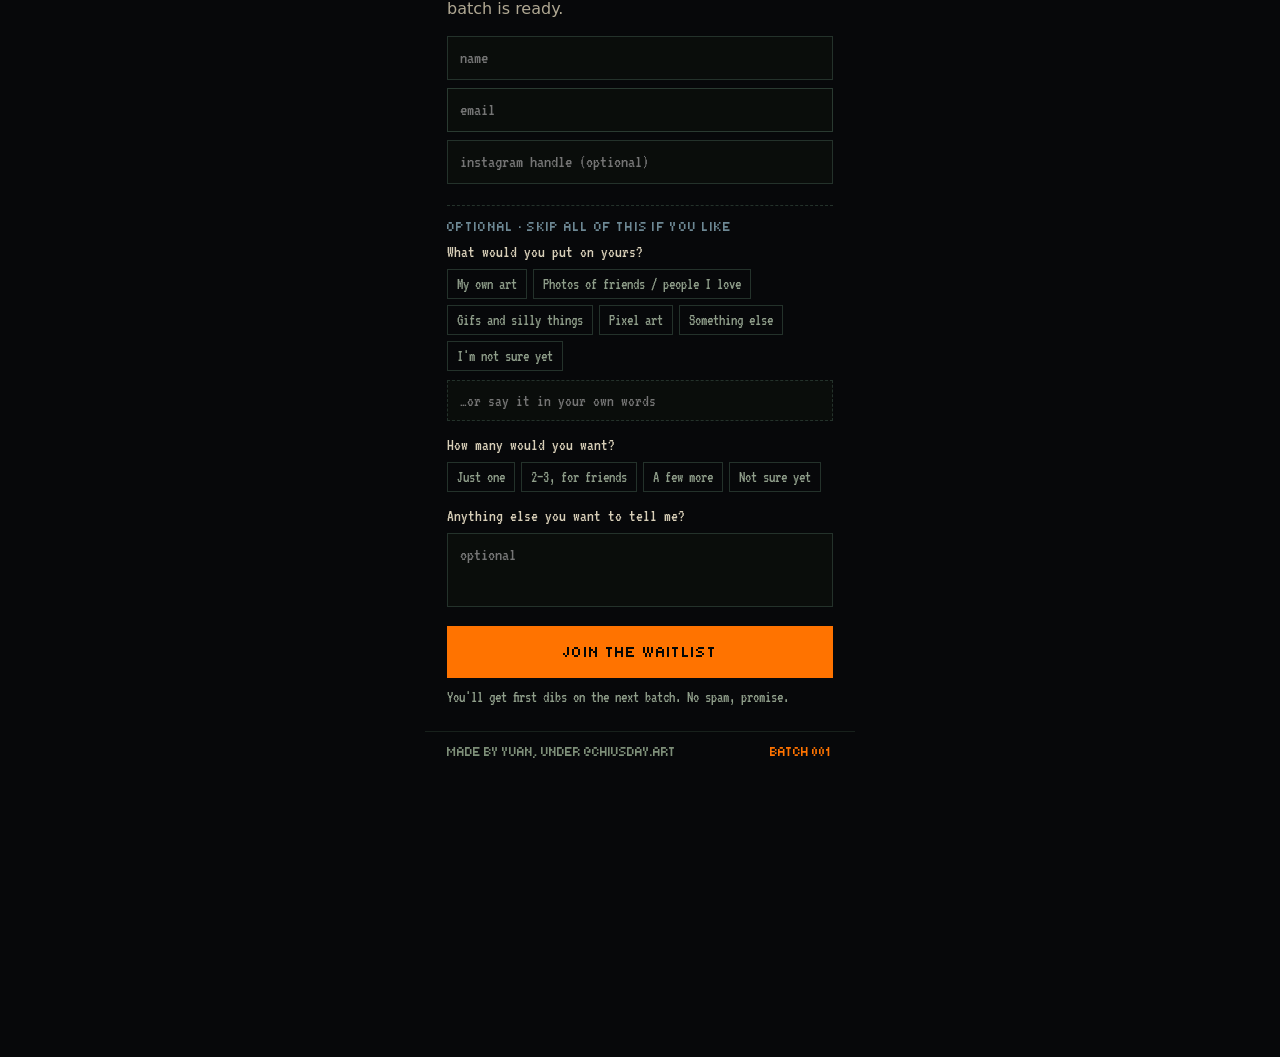
==== commit e9afe994: "Add social preview tags/favicon, and real email format validation - Meta description, Open Graph, an" ====
--- a/index.html
+++ b/index.html
@@ -4,6 +4,17 @@
 <meta charset="utf-8">
 <meta name="viewport" content="width=device-width, initial-scale=1">
 <title>Pocket Pixel — Waiting List</title>
+<meta name="description" content="A 1.64&quot; pocket keychain screen for your own pixel art, photos and gifs. Made in small batches. Join the waiting list." />
+<link rel="icon" type="image/png" href="assets/favicon.png">
+<meta property="og:type" content="website" />
+<meta property="og:url" content="https://irandommizer.github.io/pocket-pixel-waitlist/" />
+<meta property="og:title" content="Pocket Pixel — A Tiny Screen For The Things You Love" />
+<meta property="og:description" content="A 1.64&quot; pocket keychain screen for your own pixel art, photos and gifs. Made in small batches. Join the waiting list." />
+<meta property="og:image" content="https://irandommizer.github.io/pocket-pixel-waitlist/assets/og-image.jpg" />
+<meta name="twitter:card" content="summary_large_image" />
+<meta name="twitter:title" content="Pocket Pixel — A Tiny Screen For The Things You Love" />
+<meta name="twitter:description" content="A 1.64&quot; pocket keychain screen for your own pixel art, photos and gifs. Made in small batches. Join the waiting list." />
+<meta name="twitter:image" content="https://irandommizer.github.io/pocket-pixel-waitlist/assets/og-image.jpg" />
 <link href="https://fonts.googleapis.com/css2?family=Tiny5&family=VT323&family=Scoutie+Sans:ital,wght@0,200..800;1,200..800&display=swap" rel="stylesheet" />
 <link rel="stylesheet" href="style.css">
 </head>
@@ -219,6 +230,7 @@
       <div style="display: grid; gap: 8px; margin-top: 4px;">
         <input id="fName" data-i18n-ph="phName" placeholder="name" class="pp-field-focus" style="background: #0a0d0b; border: 1px solid #24322b; color: #d8cfb8; font-family: 'VT323', monospace; font-size: 18px; padding: 12px; outline: none;" />
         <input id="fEmail" data-i18n-ph="phEmail2" placeholder="email" class="pp-field-focus" style="background: #0a0d0b; border: 1px solid #2a3a31; color: #d8cfb8; font-family: 'VT323', monospace; font-size: 18px; padding: 12px; outline: none;" />
+        <span id="fEmailError" data-i18n="fEmailErr" hidden style="font-family: 'Tiny5', monospace; font-size: 13px; letter-spacing: .05em; color: #ff7300; margin-top: -2px;">PLEASE ENTER A VALID EMAIL</span>
         <input id="fHandle" data-i18n-ph="phHandle" placeholder="instagram handle (optional)" class="pp-field-focus" style="background: #0a0d0b; border: 1px solid #24322b; color: #d8cfb8; font-family: 'VT323', monospace; font-size: 18px; padding: 12px; outline: none;" />
       </div>
 
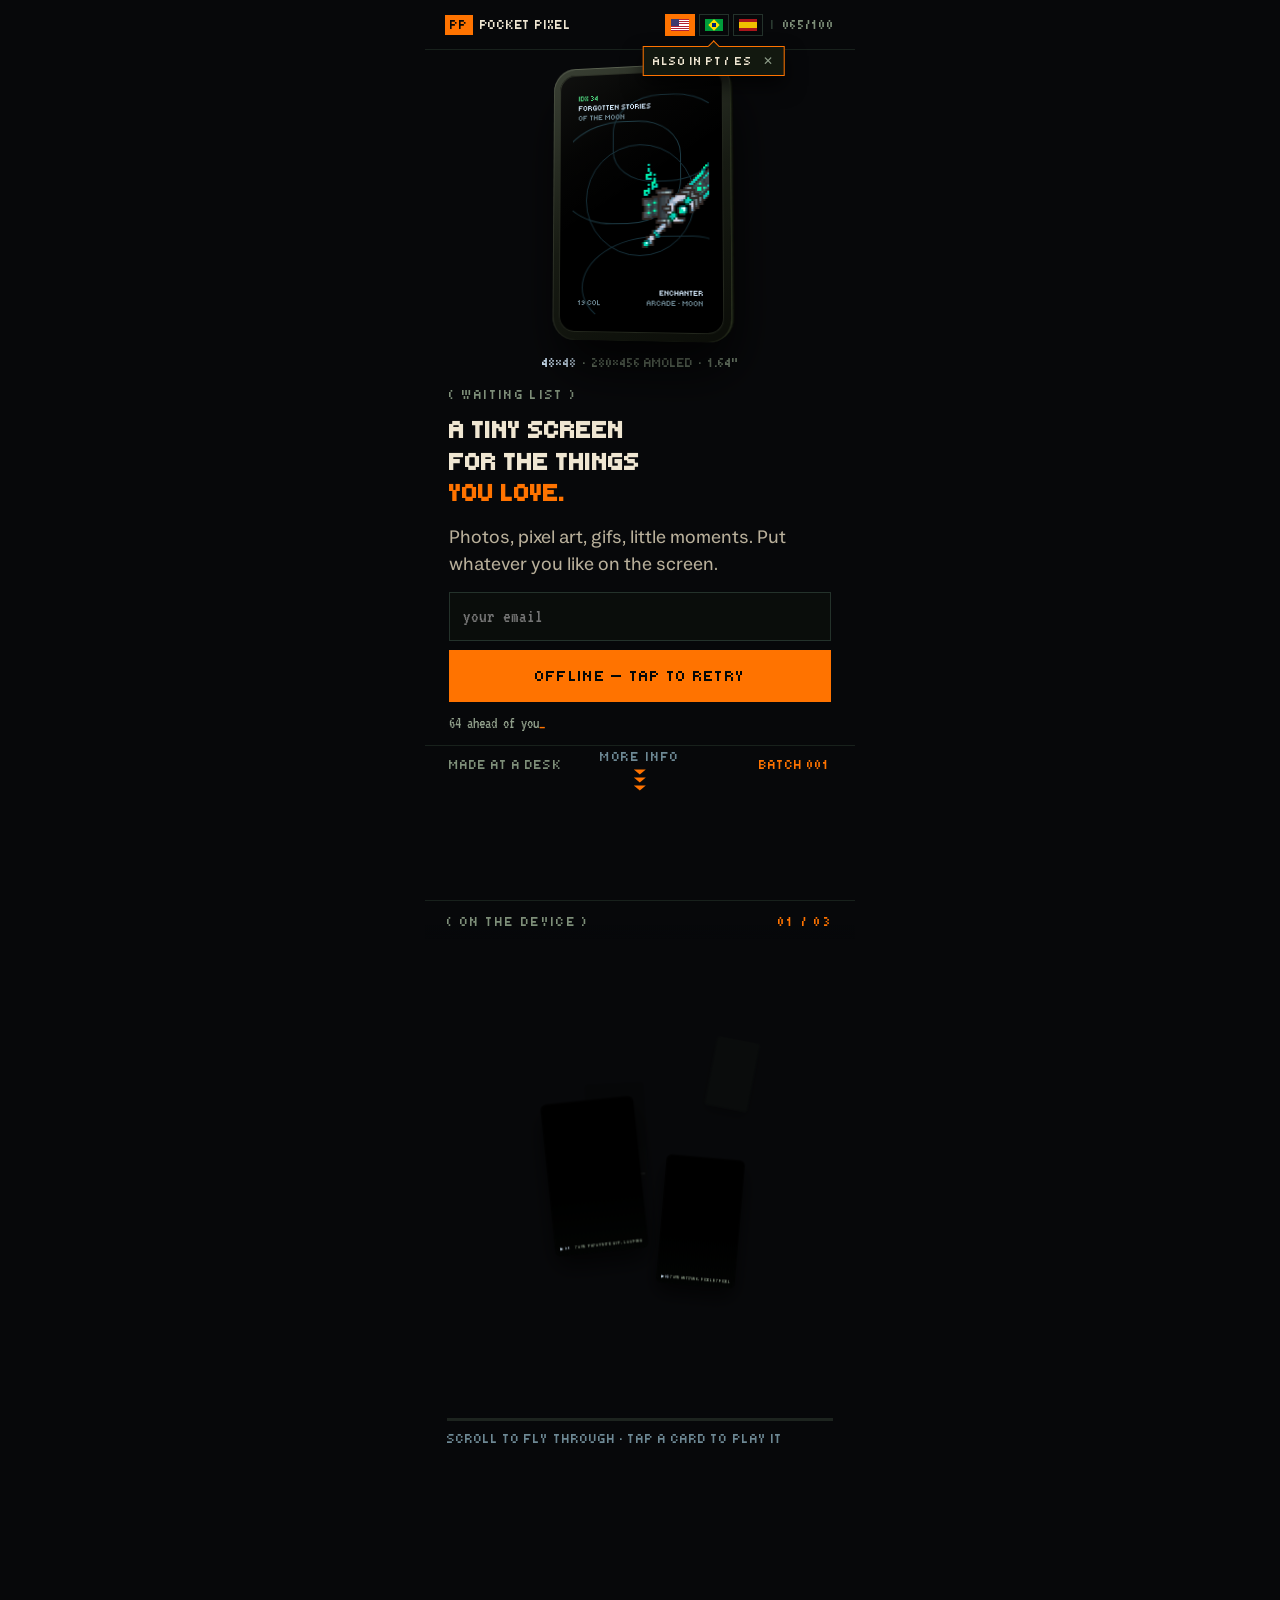
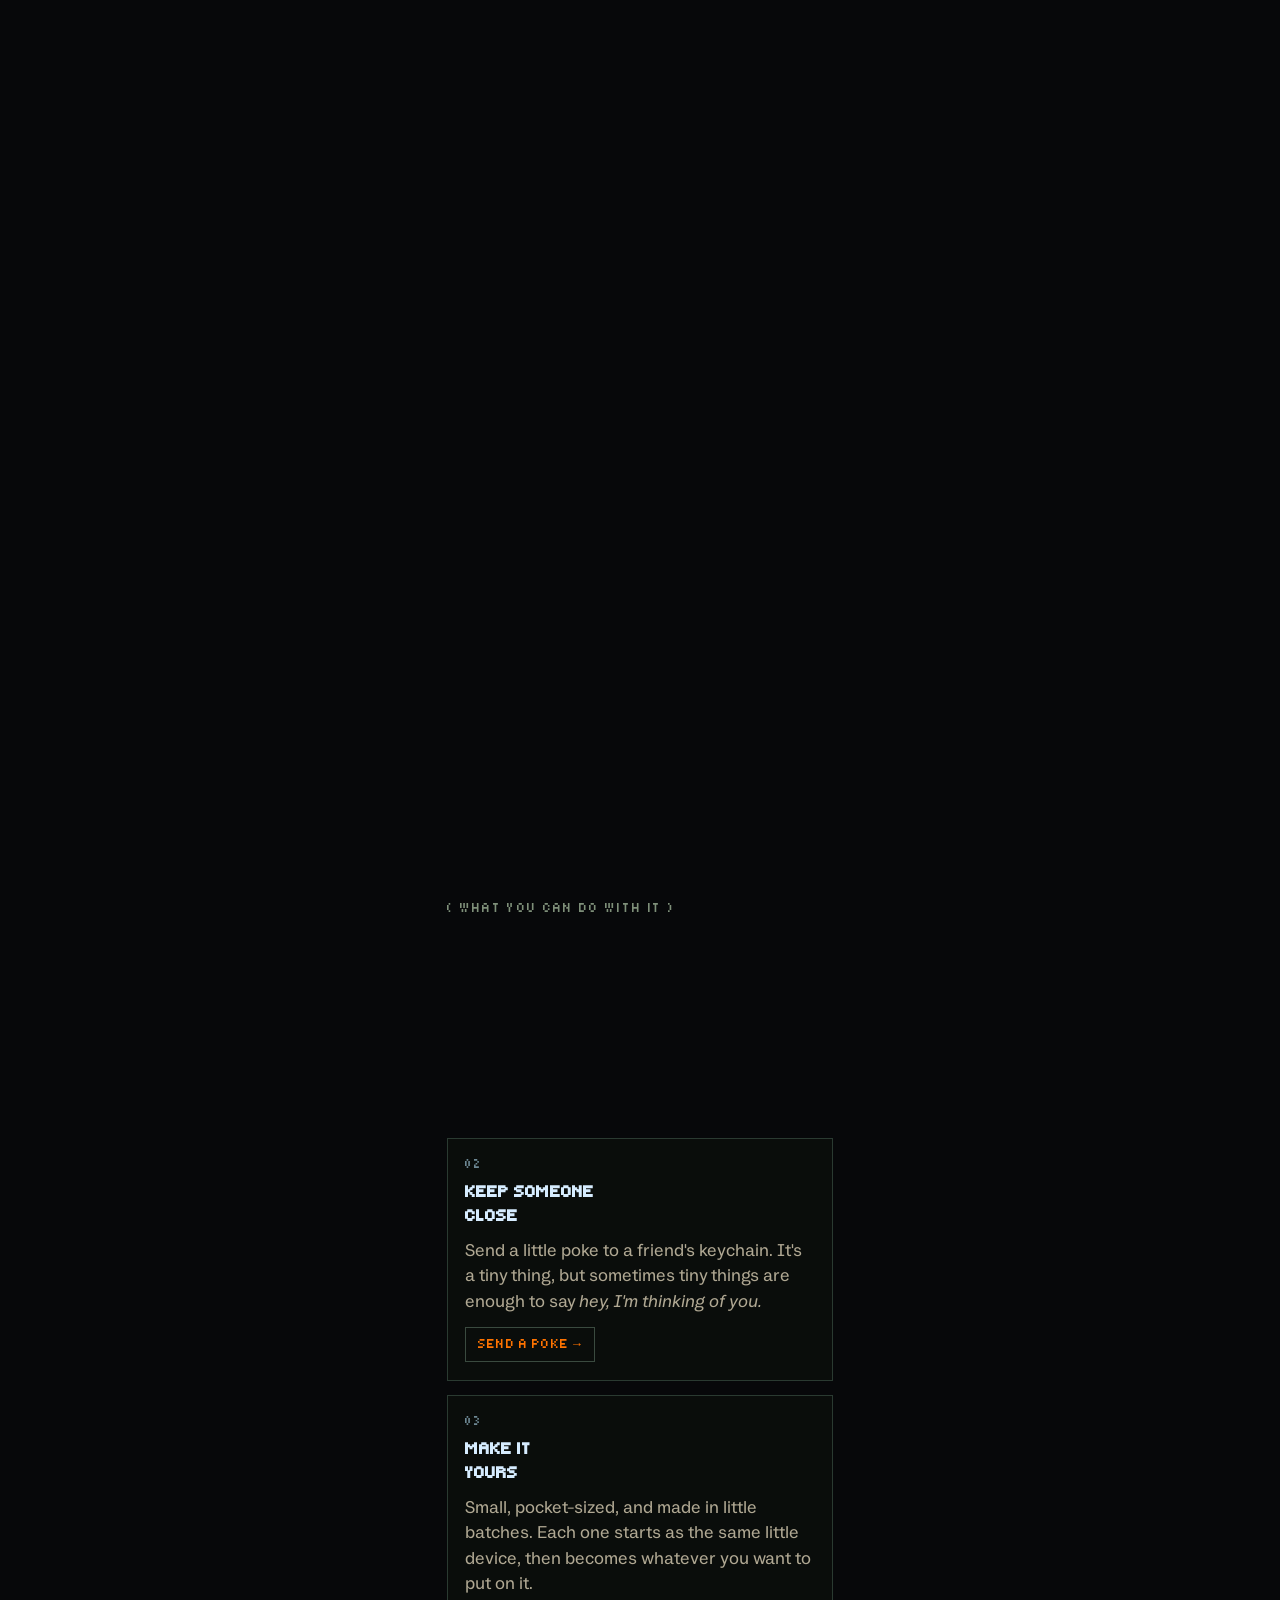
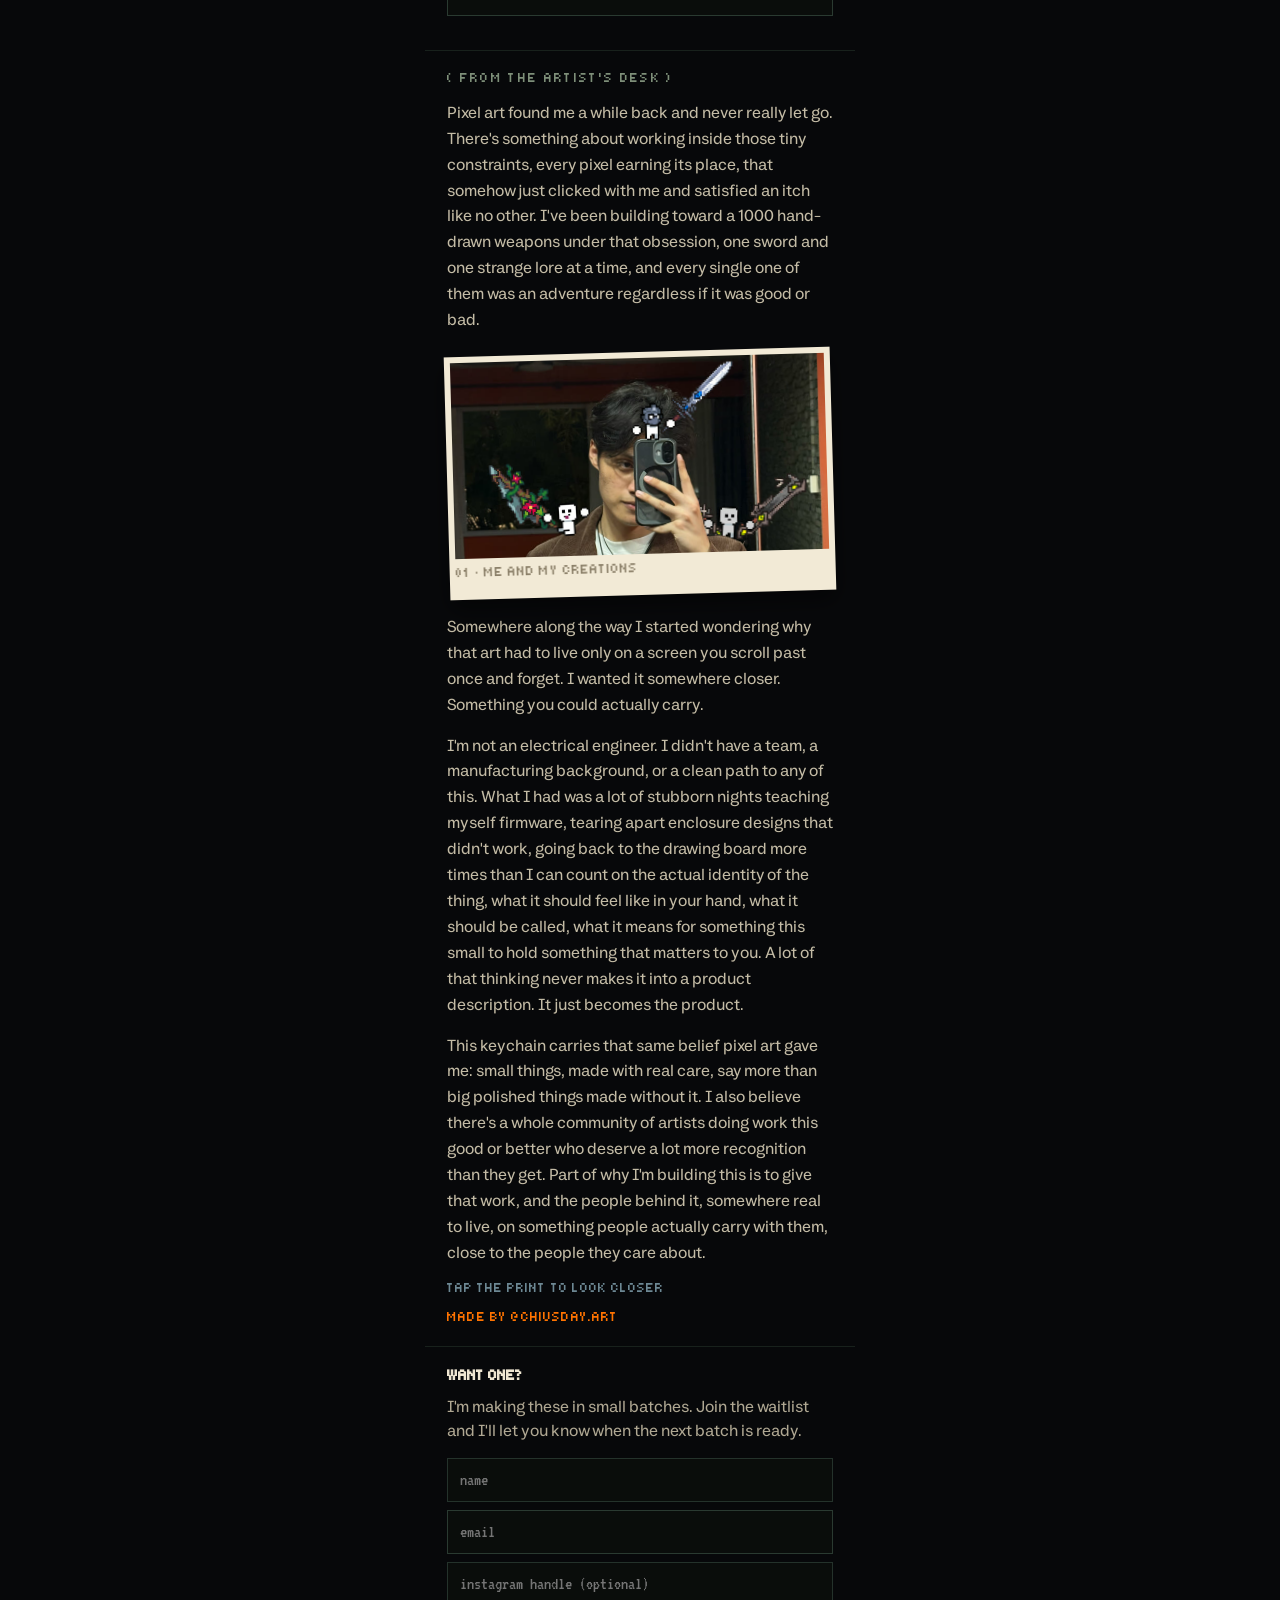
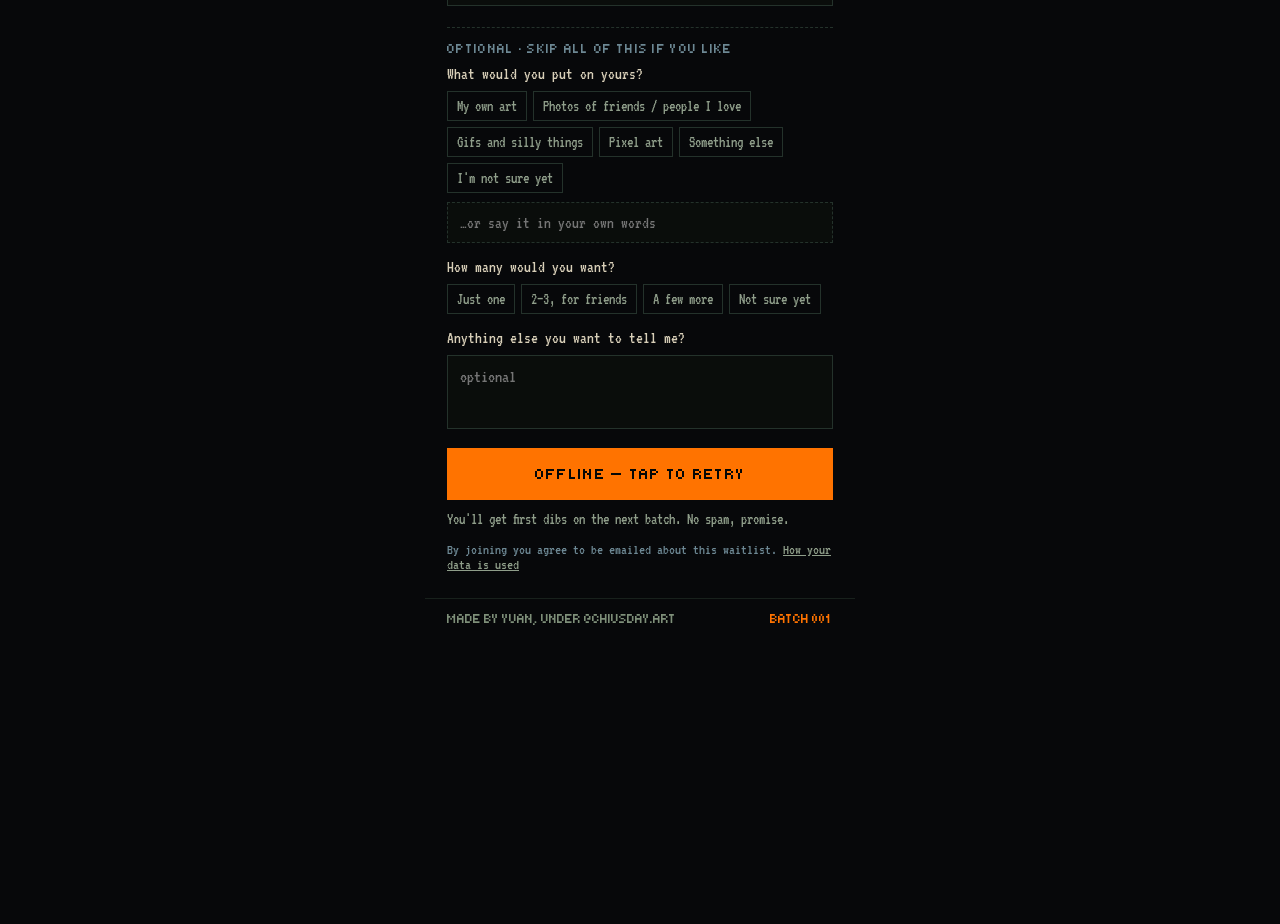
==== commit f73355c0: "Self-host fonts and add privacy notice - Serve Tiny5, VT323, Scoutie Sans locally (assets/fonts/) in" ====
--- a/index.html
+++ b/index.html
@@ -15,7 +15,6 @@
 <meta name="twitter:title" content="Pocket Pixel — A Tiny Screen For The Things You Love" />
 <meta name="twitter:description" content="A 1.64&quot; pocket keychain screen for your own pixel art, photos and gifs. Made in small batches. Join the waiting list." />
 <meta name="twitter:image" content="https://irandommizer.github.io/pocket-pixel-waitlist/assets/og-image.jpg" />
-<link href="https://fonts.googleapis.com/css2?family=Tiny5&family=VT323&family=Scoutie+Sans:ital,wght@0,200..800;1,200..800&display=swap" rel="stylesheet" />
 <link rel="stylesheet" href="style.css">
 </head>
 <body>
@@ -259,6 +258,7 @@
 
       <button id="formSubmit" data-i18n="formBtn" class="pp-cta-hover" style="font-family: 'Tiny5', monospace; font-size: 16px; letter-spacing: .08em; color: #050706; background: #ff7300; border: none; padding: 17px; cursor: pointer; margin-top: 8px;">JOIN THE WAITLIST</button>
       <span data-i18n="formNote" style="font-family: 'VT323', monospace; font-size: 16px; color: #8f9e8a;">You'll get first dibs on the next batch. No spam, promise.</span>
+      <span style="display: block; margin-top: 4px; font-family: 'VT323', monospace; font-size: 15px; color: #6d8894;">By joining you agree to be emailed about this waitlist. <a data-i18n="privacyLink" href="privacy.html" style="color: #8f9e8a; text-decoration: underline;">How your data is used</a></span>
     </div>
   </div>
 
--- a/style.css
+++ b/style.css
@@ -1,3 +1,8 @@
+@font-face{font-family:'Tiny5';font-style:normal;font-weight:400;font-display:swap;src:url(assets/fonts/tiny5-latin-400-normal.woff2) format('woff2')}
+@font-face{font-family:'VT323';font-style:normal;font-weight:400;font-display:swap;src:url(assets/fonts/vt323-latin-400-normal.woff2) format('woff2')}
+@font-face{font-family:'Scoutie Sans';font-style:normal;font-weight:200 800;font-display:swap;src:url(assets/fonts/scoutie-sans-latin-wght-normal.woff2) format('woff2-variations')}
+@font-face{font-family:'Scoutie Sans';font-style:italic;font-weight:200 800;font-display:swap;src:url(assets/fonts/scoutie-sans-latin-wght-italic.woff2) format('woff2-variations')}
+
 html,body{margin:0;padding:0;background:#07080a}
 *{box-sizing:border-box}
 a{color:#ff7300;text-decoration:none}
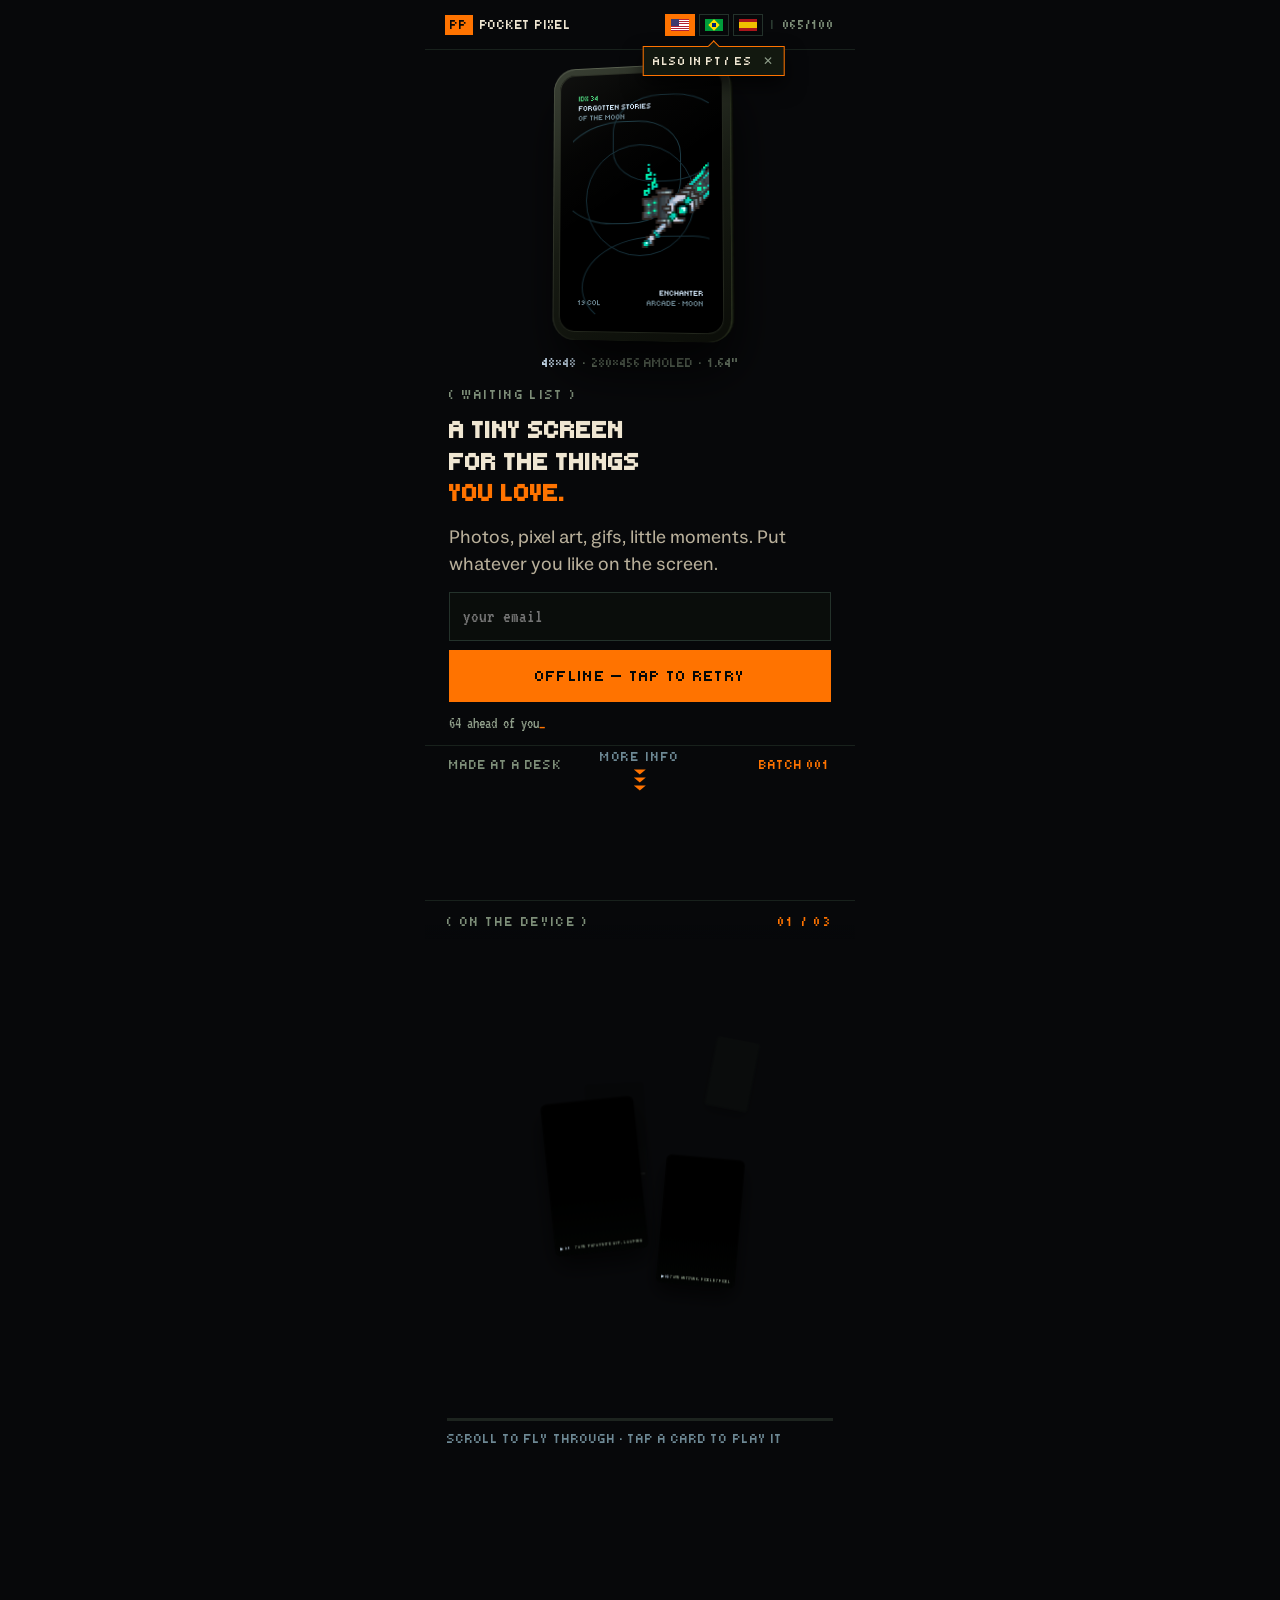
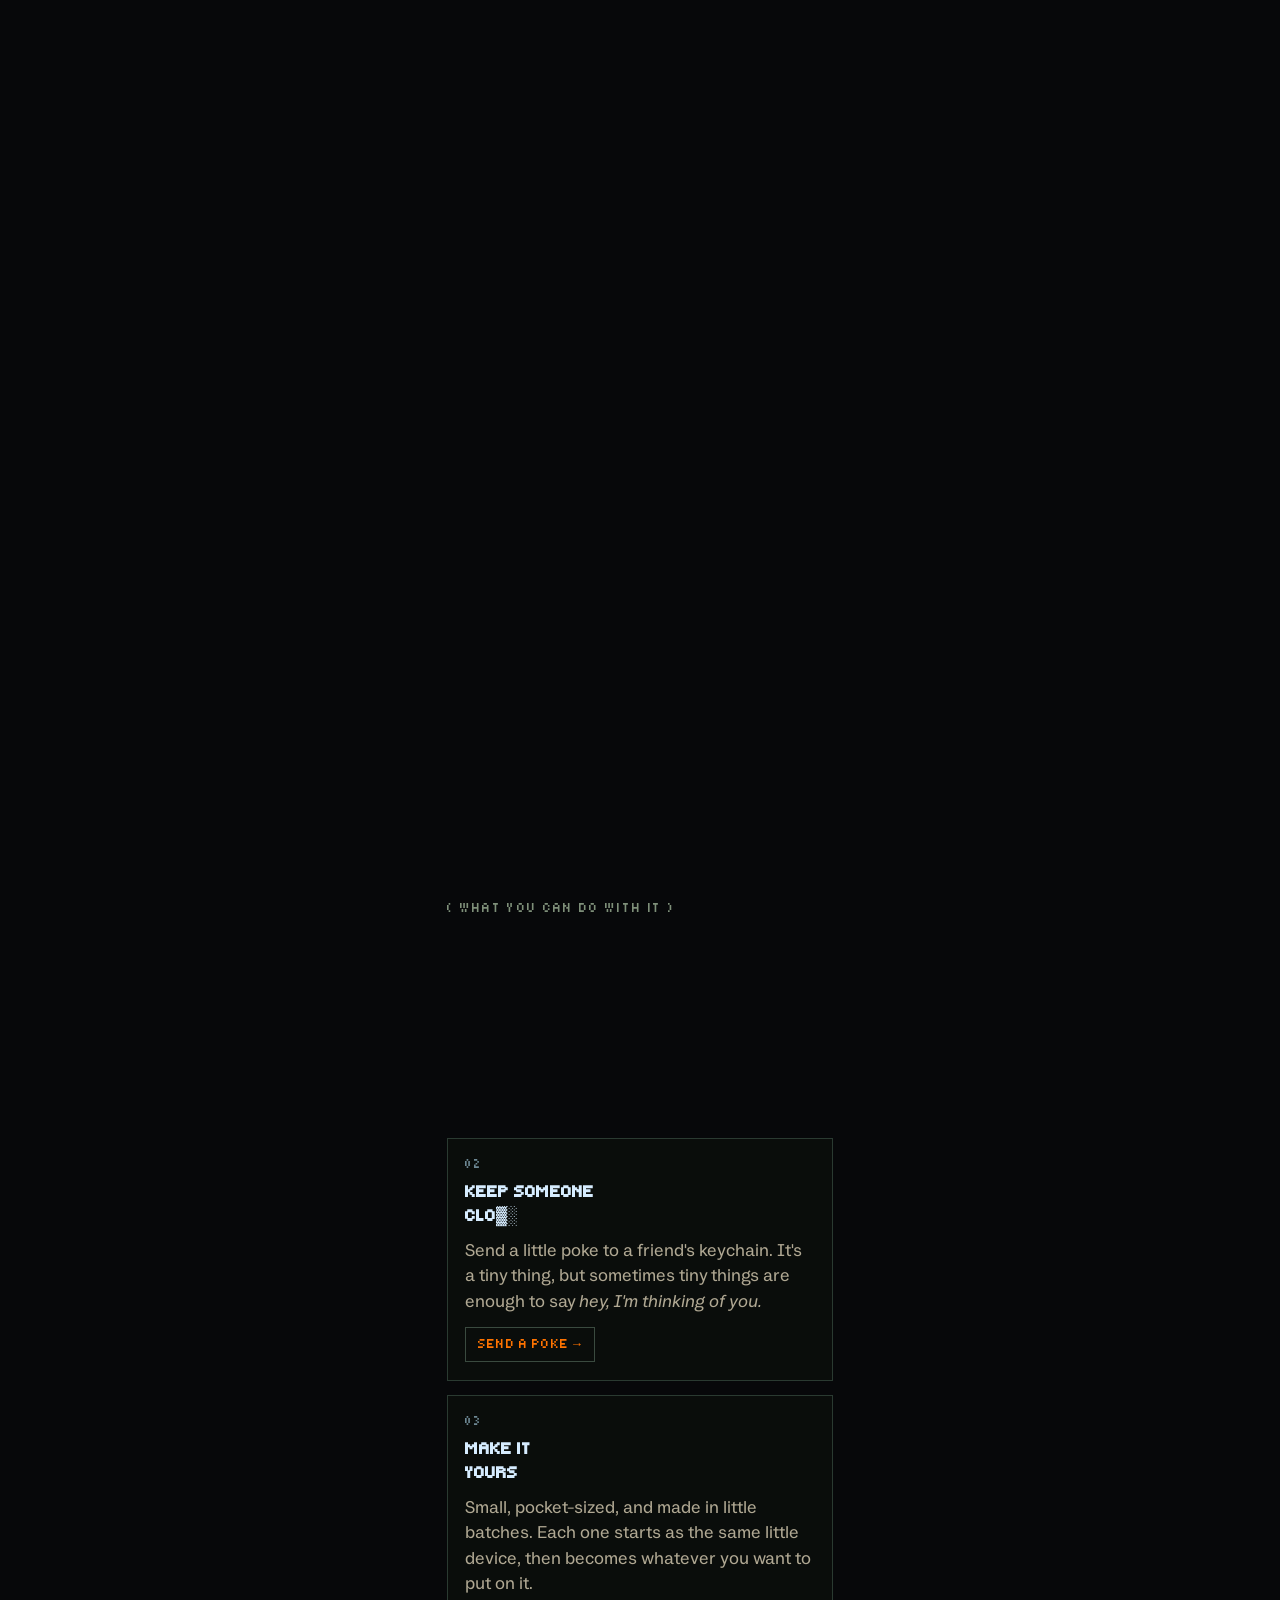
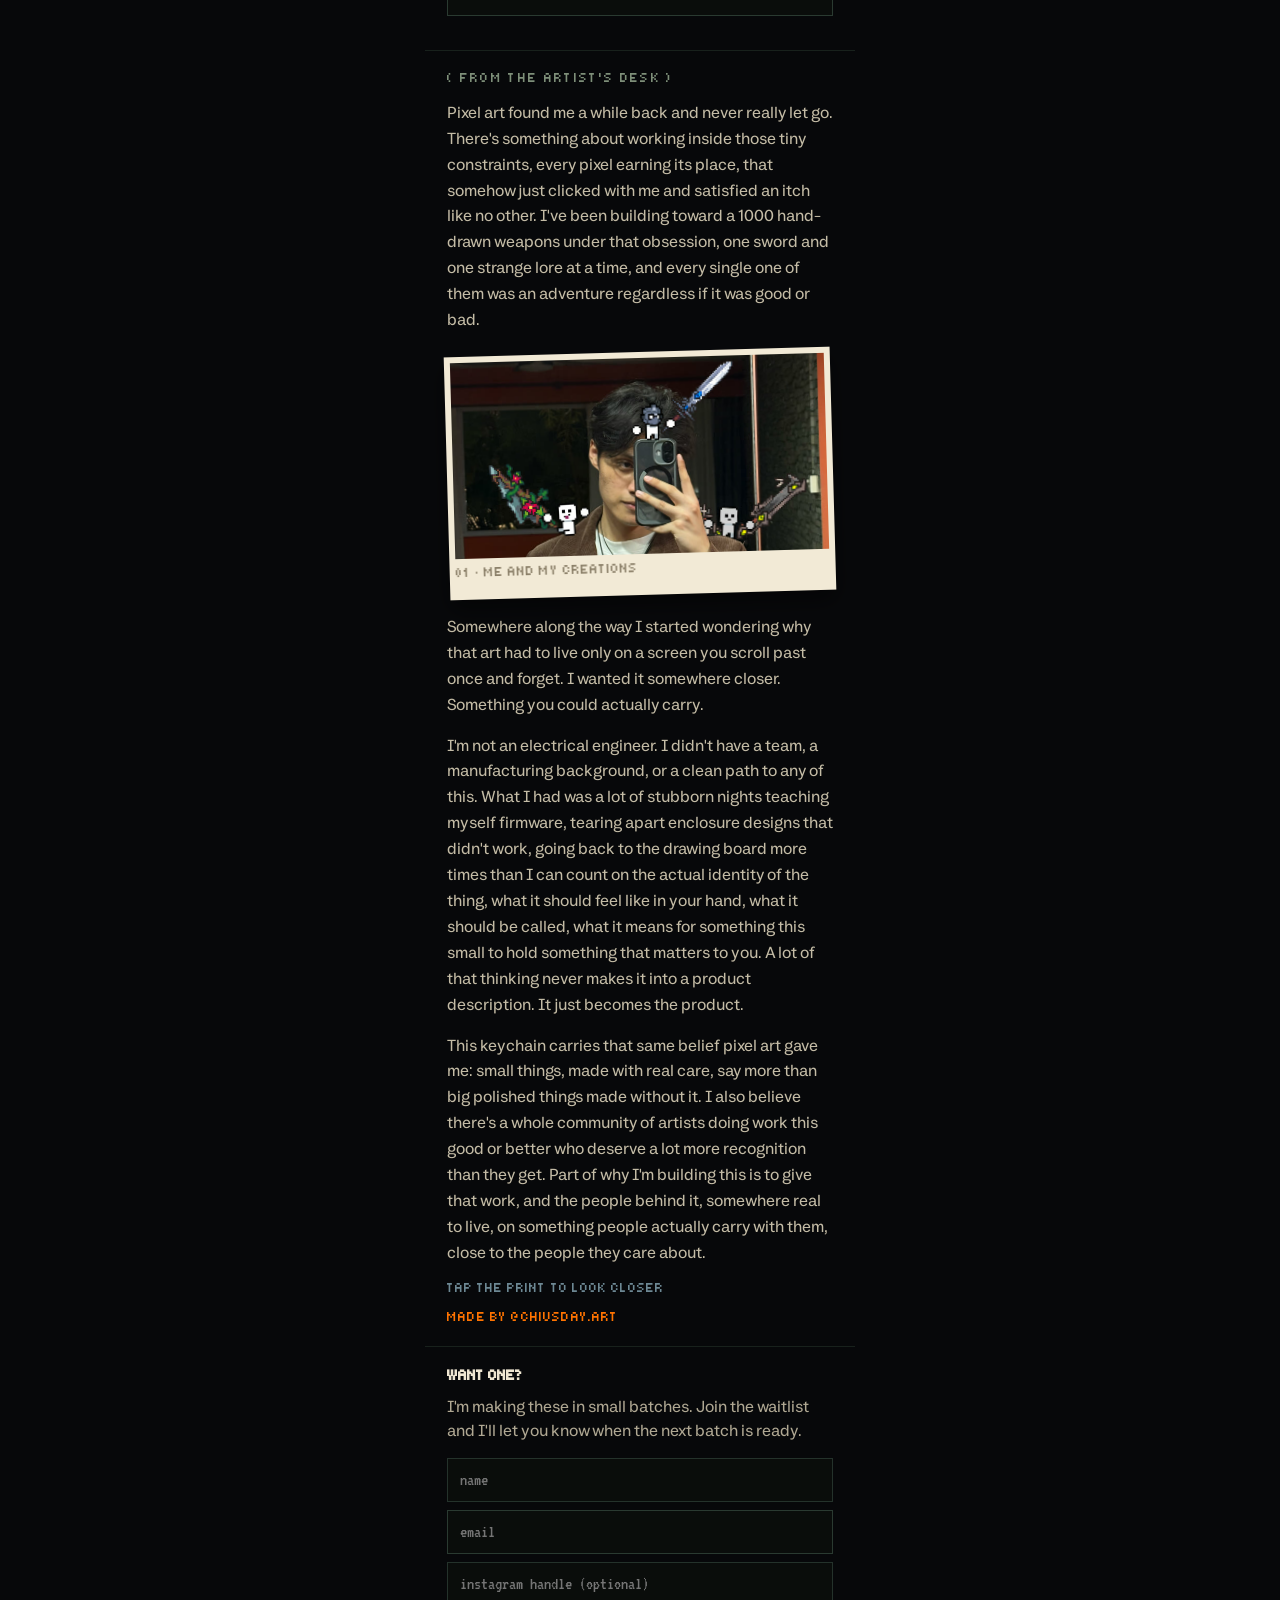
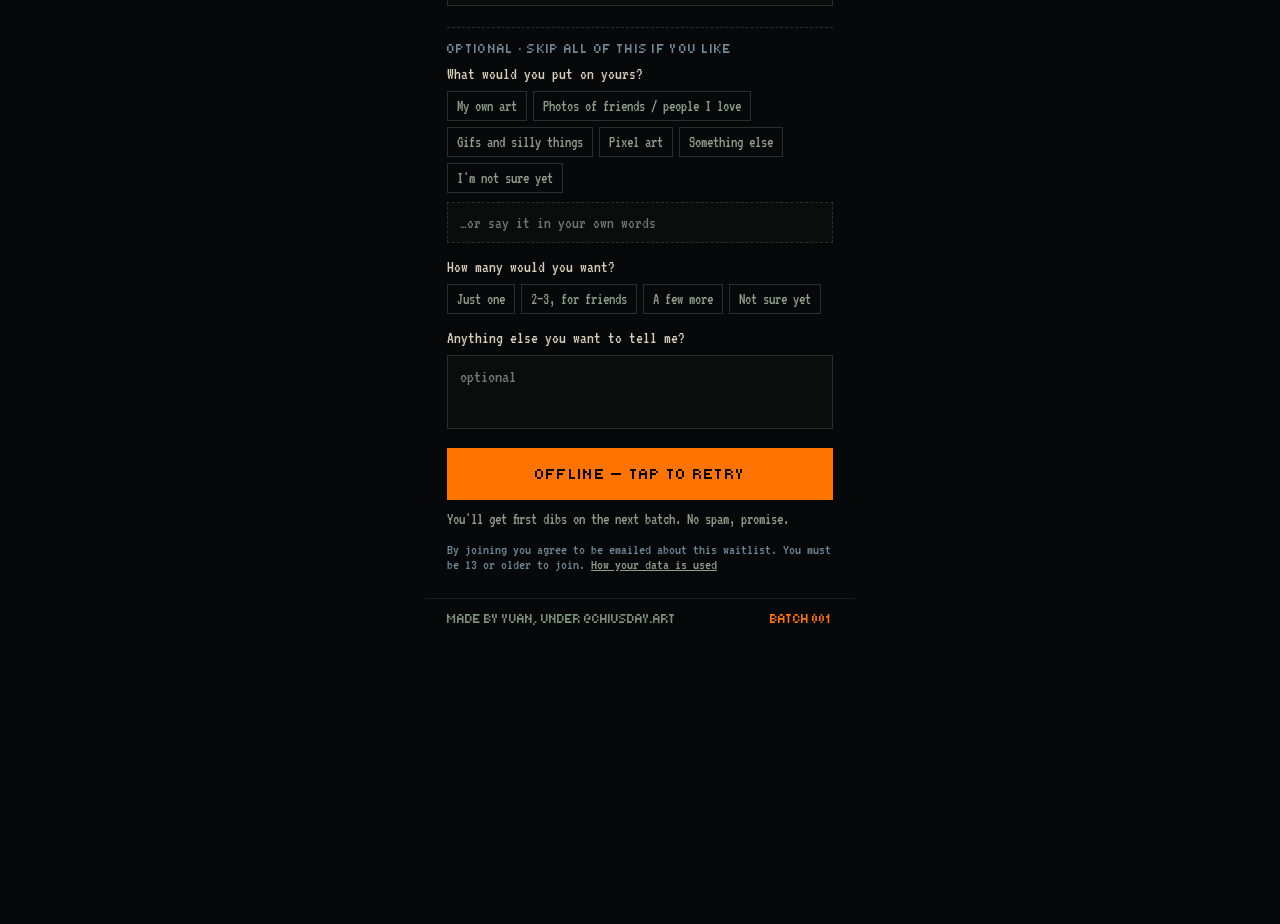
==== commit 830c10c2: "Add age notice, double opt-in email verification, mail-failure logging - Consent line under the form" ====
--- a/index.html
+++ b/index.html
@@ -258,15 +258,15 @@
 
       <button id="formSubmit" data-i18n="formBtn" class="pp-cta-hover" style="font-family: 'Tiny5', monospace; font-size: 16px; letter-spacing: .08em; color: #050706; background: #ff7300; border: none; padding: 17px; cursor: pointer; margin-top: 8px;">JOIN THE WAITLIST</button>
       <span data-i18n="formNote" style="font-family: 'VT323', monospace; font-size: 16px; color: #8f9e8a;">You'll get first dibs on the next batch. No spam, promise.</span>
-      <span style="display: block; margin-top: 4px; font-family: 'VT323', monospace; font-size: 15px; color: #6d8894;">By joining you agree to be emailed about this waitlist. <a data-i18n="privacyLink" href="privacy.html" style="color: #8f9e8a; text-decoration: underline;">How your data is used</a></span>
+      <span data-i18n="consentNote" style="display: block; margin-top: 4px; font-family: 'VT323', monospace; font-size: 15px; color: #6d8894;">By joining you agree to be emailed about this waitlist. You must be 13 or older to join. <a href="privacy.html" style="color: #8f9e8a; text-decoration: underline;">How your data is used</a></span>
     </div>
   </div>
 
   <div id="confirmBlock" hidden>
     <div style="padding: 30px 22px 34px; border-top: 1px solid #18211c; display: grid; gap: 13px;">
-      <strong data-i18n="confH" style="font-family: 'Tiny5', monospace; font-size: 17px; line-height: 1.4; color: #efe6d2;">YOU'RE ON<br />THE LIST <span style="color: #b48cff;">💜</span></strong>
+      <strong data-i18n="confH" style="font-family: 'Tiny5', monospace; font-size: 17px; line-height: 1.4; color: #efe6d2;">CHECK YOUR<br />EMAIL <span style="color: #b48cff;">💜</span></strong>
       <p data-i18n="conf1" style="margin: 0; font-family: 'Scoutie Sans', system-ui, sans-serif; font-size: 16px; line-height: 1.55; color: #c4bca6;">Thanks for being interested in this little thing I'm making.</p>
-      <p data-i18n="conf2" style="margin: 0; font-family: 'Scoutie Sans', system-ui, sans-serif; font-size: 16px; line-height: 1.55; color: #c4bca6;">I'm keeping the batches small, so I'll drop you an email or DM when the next one's ready.</p>
+      <p data-i18n="conf2" style="margin: 0; font-family: 'Scoutie Sans', system-ui, sans-serif; font-size: 16px; line-height: 1.55; color: #c4bca6;">If this is your first time signing up, I just sent a confirm link to your email — click it to lock in your spot. Already confirmed before? You're all set.</p>
       <p data-i18n="conf3" style="margin: 0; font-family: 'Scoutie Sans', system-ui, sans-serif; font-size: 16px; line-height: 1.55; color: #c4bca6;">In the meantime, you can see what I'm making over at <a href="https://instagram.com/chiusday.art">@chiusday.art</a>.</p>
       <button id="confirmBack" data-i18n="confBack" style="justify-self: start; font-family: 'Tiny5', monospace; font-size: 13px; letter-spacing: .09em; color: #7e8f79; background: transparent; border: 1px solid #24322b; padding: 8px 11px; cursor: pointer; margin-top: 4px;">← BACK TO THE FORM</button>
     </div>
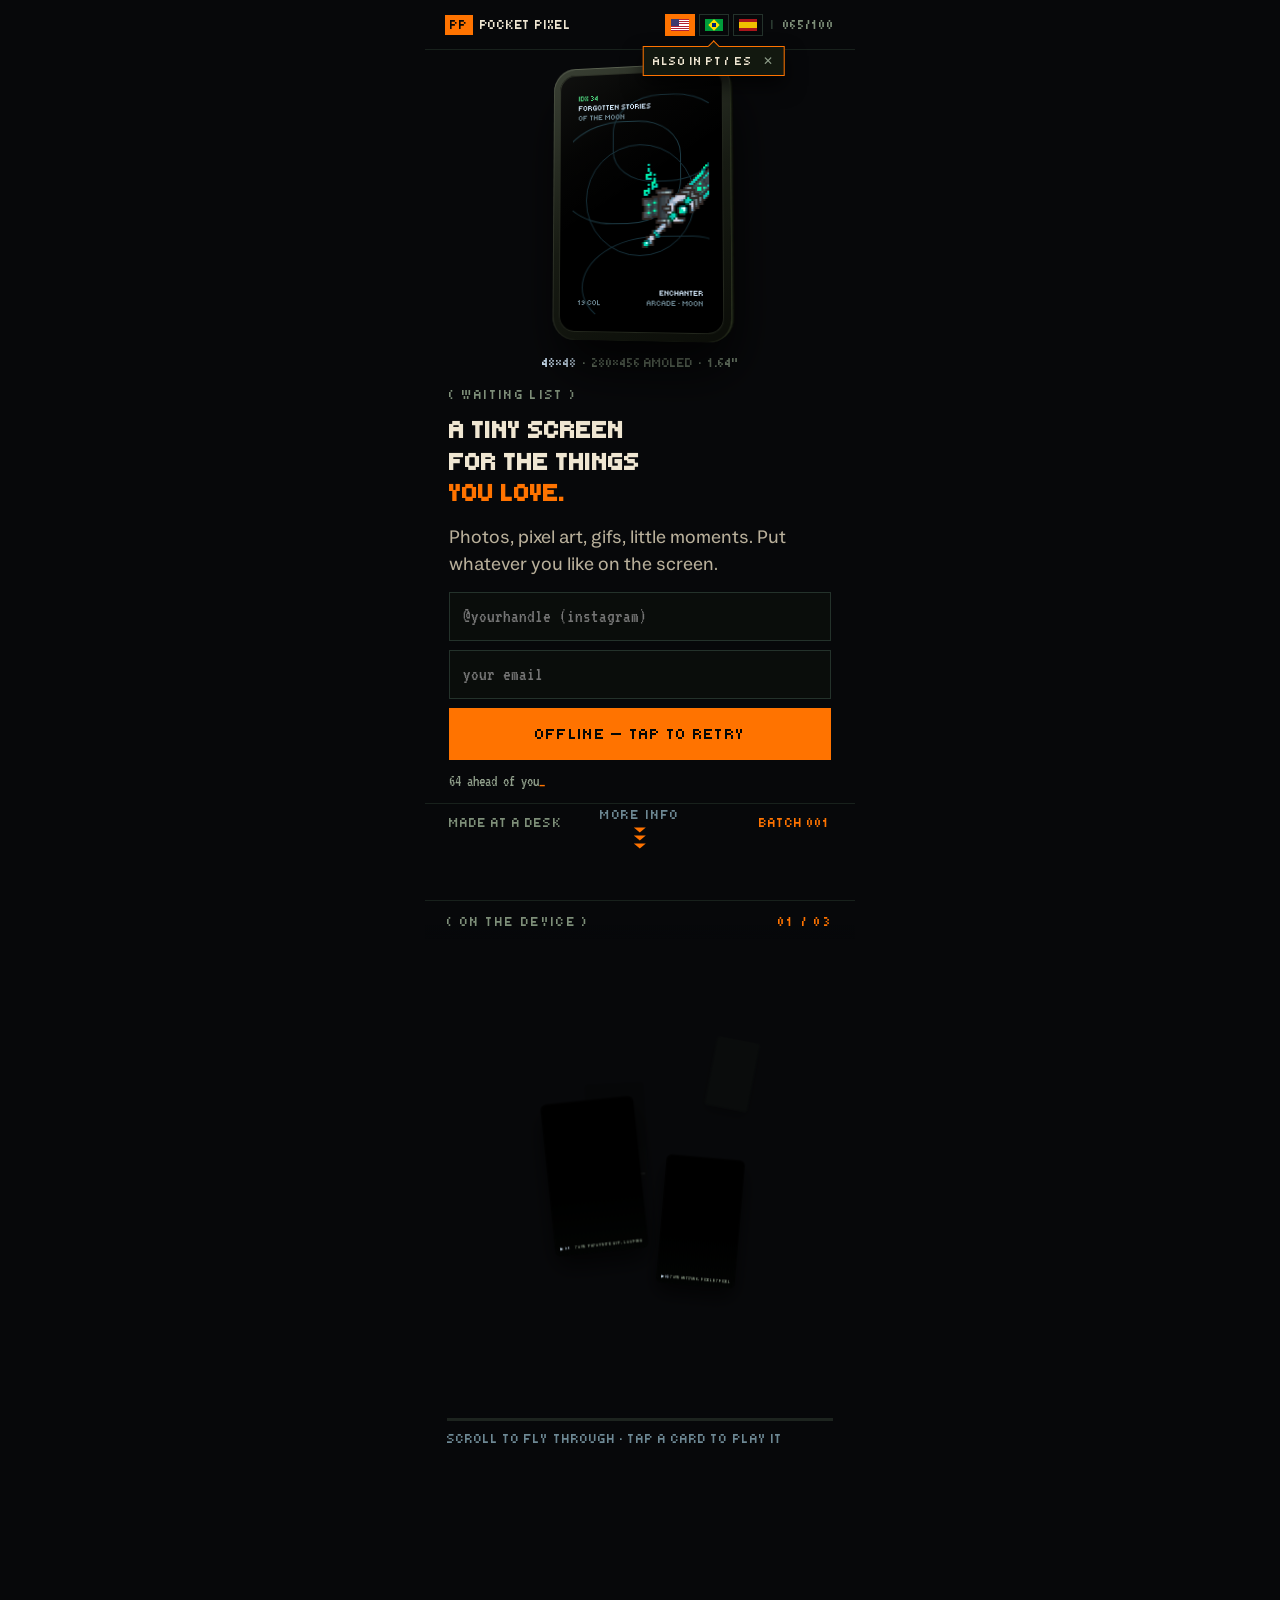
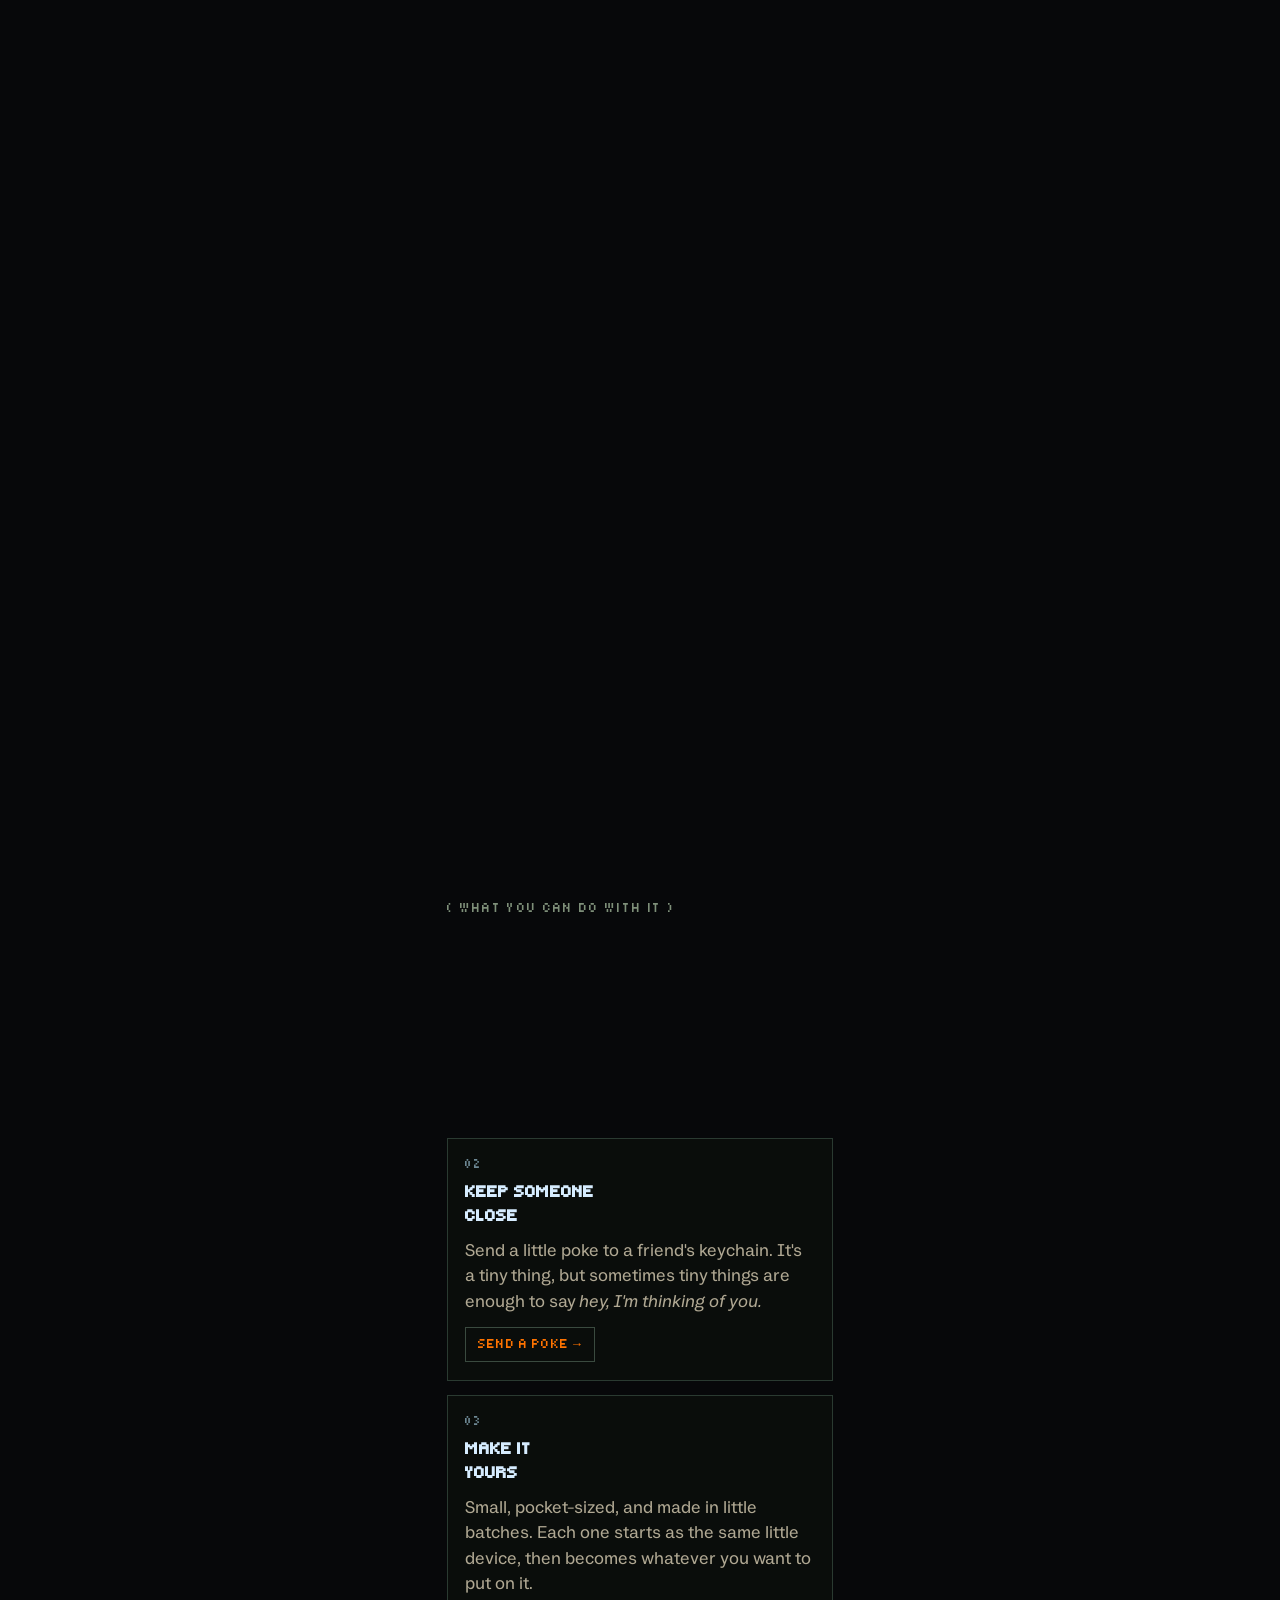
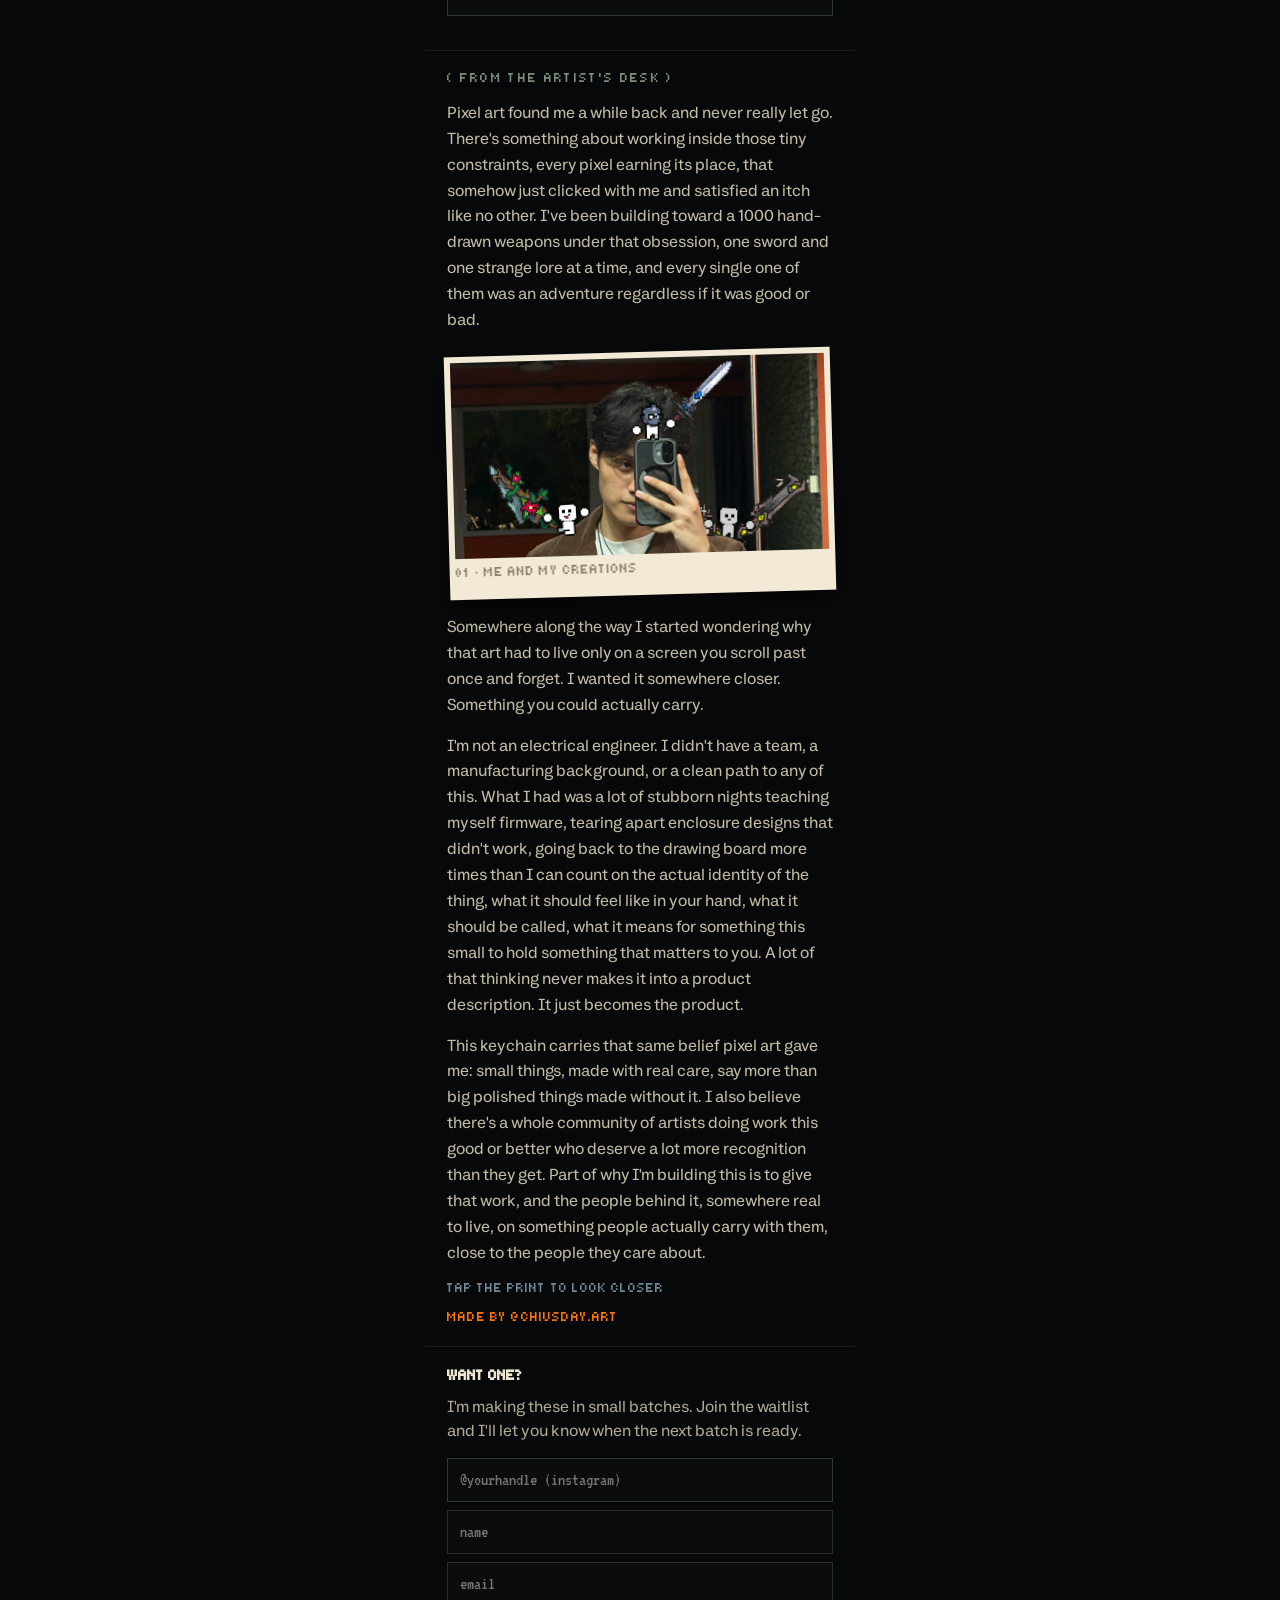
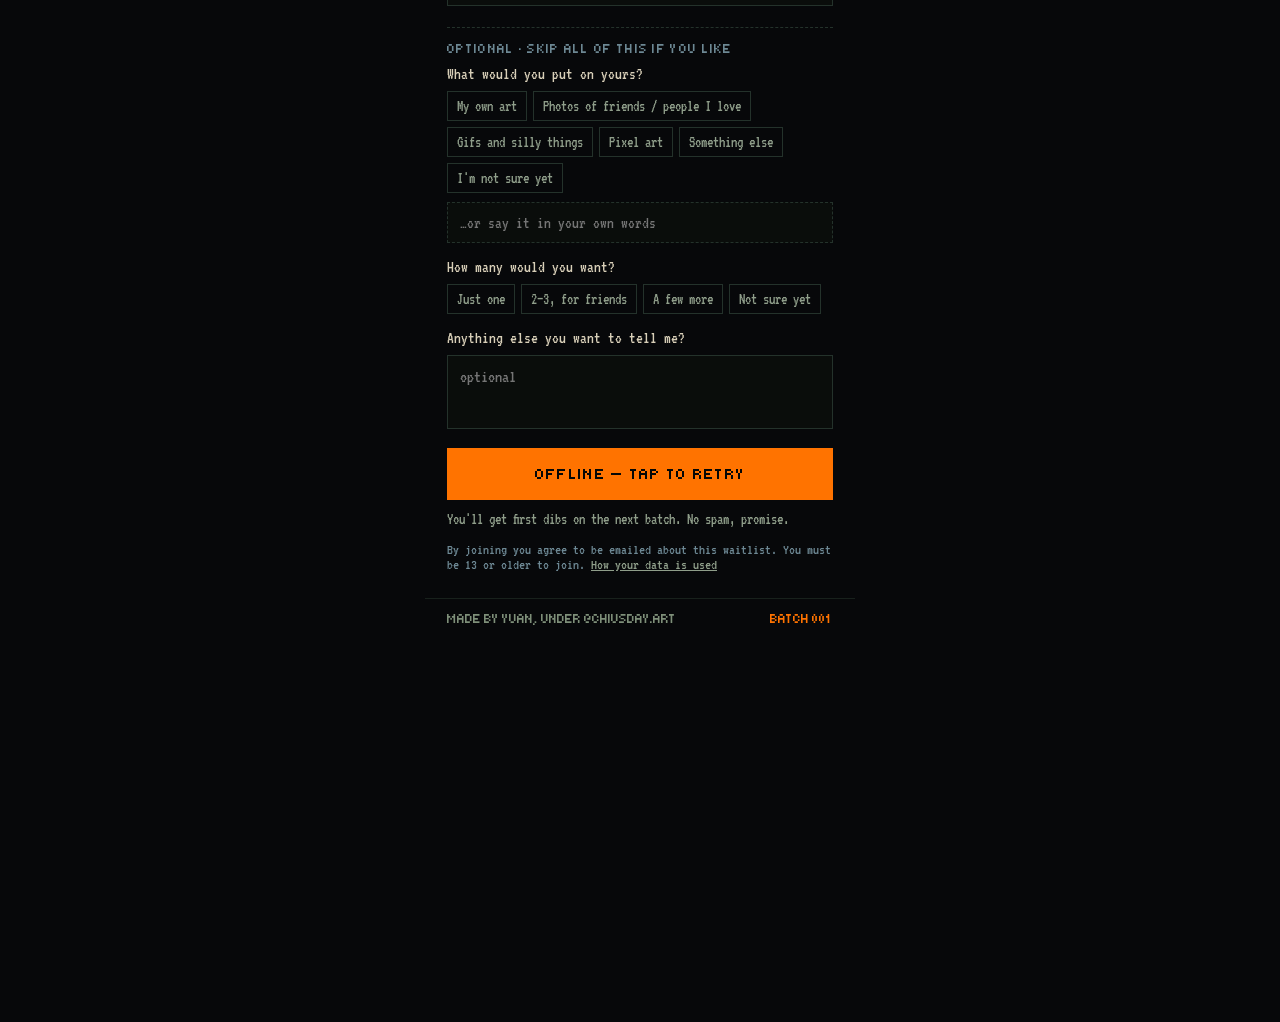
==== commit 9a2a807a: "Make Instagram handle a required field on all 3 entry points Email delivery via MailApp is landing i" ====
--- a/index.html
+++ b/index.html
@@ -100,6 +100,7 @@
     <h1 data-i18n="heroH1" style="margin: 0; font-family: 'Tiny5', monospace; font-weight: 700; font-size: 26px; line-height: 1.22; color: #efe6d2;">A TINY SCREEN<br />FOR THE THINGS<br /><span style="color: #ff7300;">YOU LOVE.</span></h1>
     <p data-i18n="heroSub" style="margin: 0; font-family: 'Scoutie Sans', system-ui, sans-serif; font-weight: 400; font-size: 18px; line-height: 1.5; color: #b9b09b;">Photos, pixel art, gifs, little moments. Put whatever you like on the screen.</p>
     <div style="display: grid; gap: 9px; margin-top: 2px;">
+      <input id="heroHandle" data-i18n-ph="phHandleReq" placeholder="@yourhandle (instagram)" style="background: #0a0d0b; border: 1px solid #24322b; color: #d8cfb8; font-family: 'VT323', monospace; font-size: 19px; padding: 14px 13px; outline: none;" />
       <input id="heroEmail" data-i18n-ph="phEmail" placeholder="your email" style="background: #0a0d0b; border: 1px solid #24322b; color: #d8cfb8; font-family: 'VT323', monospace; font-size: 19px; padding: 14px 13px; outline: none;" />
       <button id="heroSubmit" data-i18n="heroBtn" style="font-family: 'Tiny5', monospace; font-size: 16px; letter-spacing: .08em; color: #050706; background: #ff7300; border: none; padding: 17px; cursor: pointer;">GET IN LINE →</button>
     </div>
@@ -227,10 +228,11 @@
 
       <input id="hpWebsite" name="website" type="text" tabindex="-1" autocomplete="off" aria-hidden="true" style="position: absolute; left: -9999px; width: 1px; height: 1px; opacity: 0;" />
       <div style="display: grid; gap: 8px; margin-top: 4px;">
+        <input id="fHandle" data-i18n-ph="phHandleReq" placeholder="@yourhandle (instagram)" class="pp-field-focus" style="background: #0a0d0b; border: 1px solid #2a3a31; color: #d8cfb8; font-family: 'VT323', monospace; font-size: 18px; padding: 12px; outline: none;" />
+        <span id="fHandleError" data-i18n="fHandleErr" hidden style="font-family: 'Tiny5', monospace; font-size: 13px; letter-spacing: .05em; color: #ff7300; margin-top: -2px;">PLEASE ENTER A VALID INSTAGRAM HANDLE</span>
         <input id="fName" data-i18n-ph="phName" placeholder="name" class="pp-field-focus" style="background: #0a0d0b; border: 1px solid #24322b; color: #d8cfb8; font-family: 'VT323', monospace; font-size: 18px; padding: 12px; outline: none;" />
-        <input id="fEmail" data-i18n-ph="phEmail2" placeholder="email" class="pp-field-focus" style="background: #0a0d0b; border: 1px solid #2a3a31; color: #d8cfb8; font-family: 'VT323', monospace; font-size: 18px; padding: 12px; outline: none;" />
+        <input id="fEmail" data-i18n-ph="phEmail2" placeholder="email" class="pp-field-focus" style="background: #0a0d0b; border: 1px solid #24322b; color: #d8cfb8; font-family: 'VT323', monospace; font-size: 18px; padding: 12px; outline: none;" />
         <span id="fEmailError" data-i18n="fEmailErr" hidden style="font-family: 'Tiny5', monospace; font-size: 13px; letter-spacing: .05em; color: #ff7300; margin-top: -2px;">PLEASE ENTER A VALID EMAIL</span>
-        <input id="fHandle" data-i18n-ph="phHandle" placeholder="instagram handle (optional)" class="pp-field-focus" style="background: #0a0d0b; border: 1px solid #24322b; color: #d8cfb8; font-family: 'VT323', monospace; font-size: 18px; padding: 12px; outline: none;" />
       </div>
 
       <div style="display: grid; gap: 9px; margin-top: 10px; padding-top: 14px; border-top: 1px dashed #24322b;">
@@ -311,9 +313,12 @@
         <span style="width: 0; height: 0; border-top: 4px solid transparent; border-bottom: 4px solid transparent; border-left: 6px solid #ff7300;"></span>
       </div>
     </div>
-    <div style="display: flex; gap: 8px; padding: 11px 14px; align-items: center;">
-      <input id="barEmail" data-i18n-ph="phEmail" placeholder="your email" style="flex: 1; min-width: 0; background: #07080a; border: 1px solid #24322b; color: #d8cfb8; font-family: 'VT323', monospace; font-size: 18px; padding: 11px; outline: none;" />
-      <button id="barSubmit" data-i18n="barBtn" class="pp-cta-hover" style="font-family: 'Tiny5', monospace; font-size: 13px; letter-spacing: .07em; color: #050706; background: #ff7300; border: none; padding: 11px 13px; cursor: pointer;">JOIN →</button>
+    <div style="display: grid; gap: 7px; padding: 11px 14px;">
+      <input id="barHandle" data-i18n-ph="phHandleReq" placeholder="@yourhandle (instagram)" style="background: #07080a; border: 1px solid #24322b; color: #d8cfb8; font-family: 'VT323', monospace; font-size: 18px; padding: 11px; outline: none;" />
+      <div style="display: flex; gap: 8px; align-items: center;">
+        <input id="barEmail" data-i18n-ph="phEmail" placeholder="your email" style="flex: 1; min-width: 0; background: #07080a; border: 1px solid #24322b; color: #d8cfb8; font-family: 'VT323', monospace; font-size: 18px; padding: 11px; outline: none;" />
+        <button id="barSubmit" data-i18n="barBtn" class="pp-cta-hover" style="font-family: 'Tiny5', monospace; font-size: 13px; letter-spacing: .07em; color: #050706; background: #ff7300; border: none; padding: 11px 13px; cursor: pointer;">JOIN →</button>
+      </div>
     </div>
   </div>
 </div>
